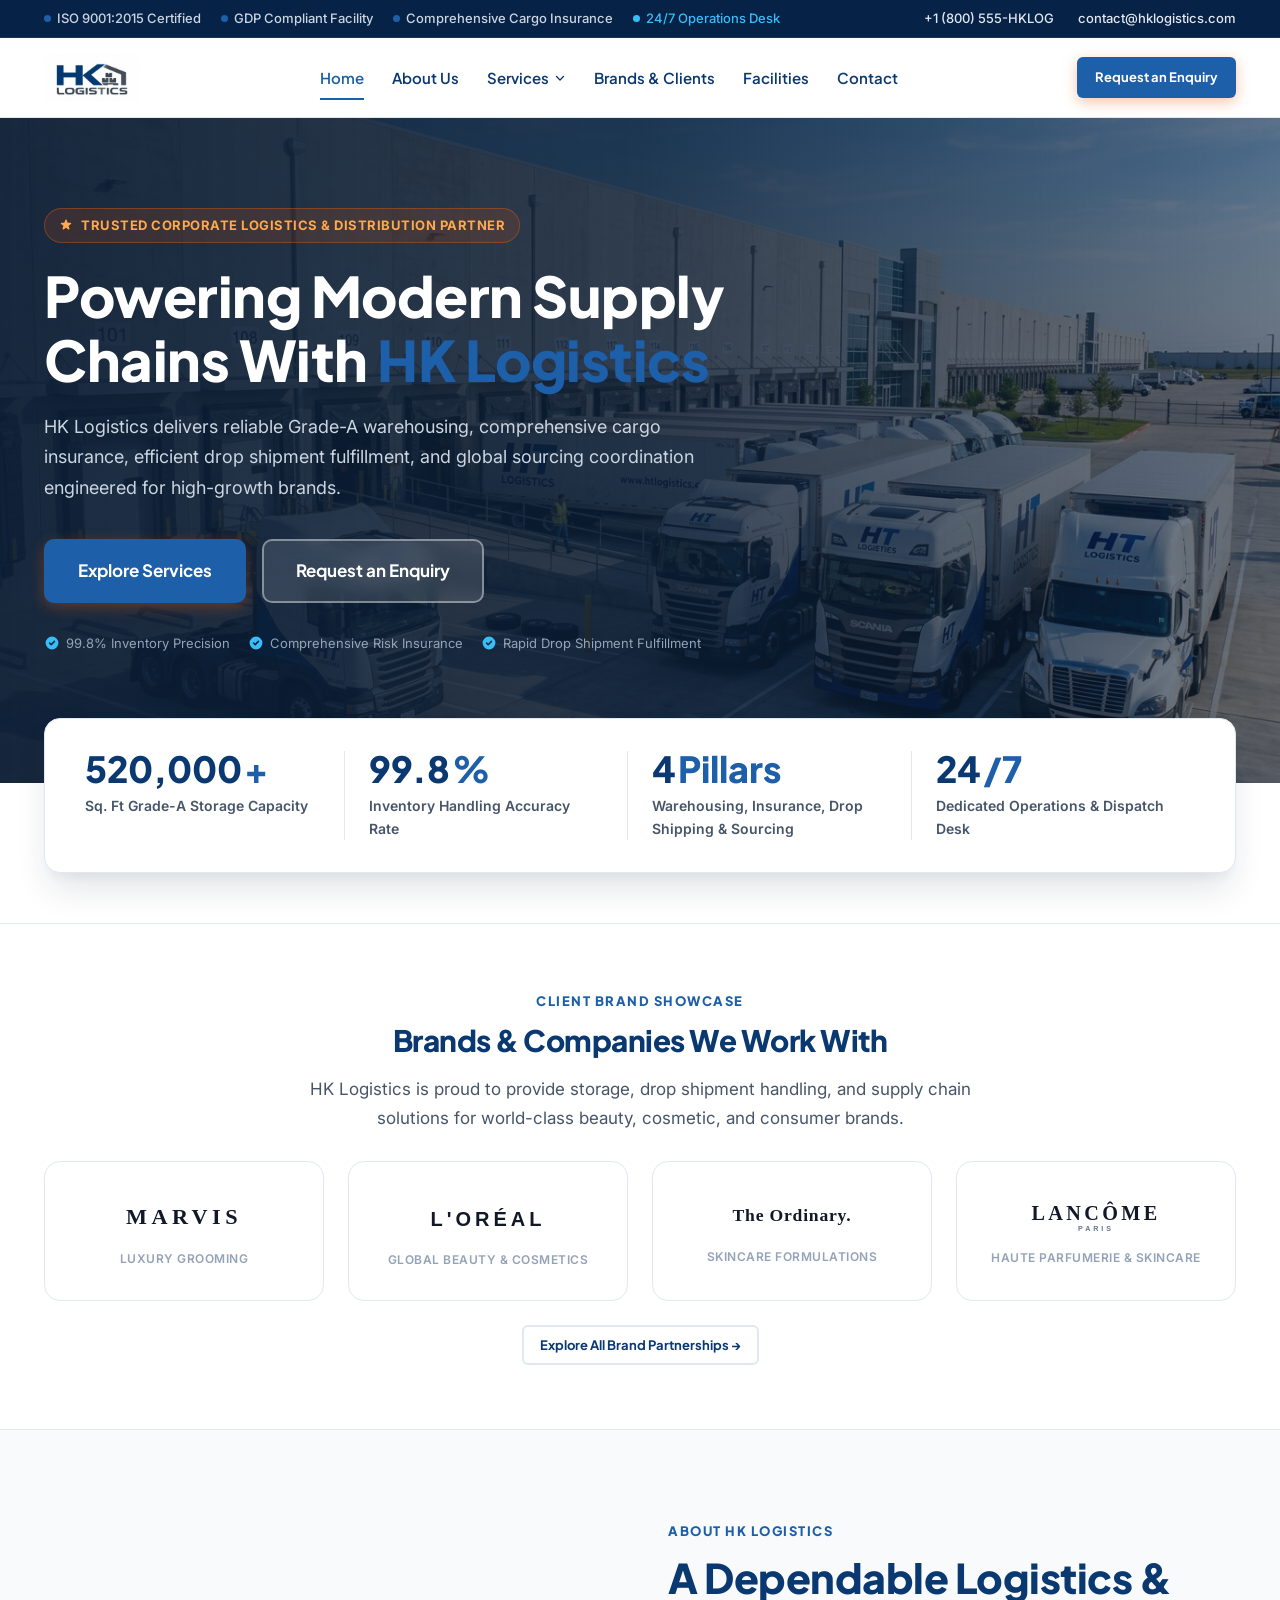
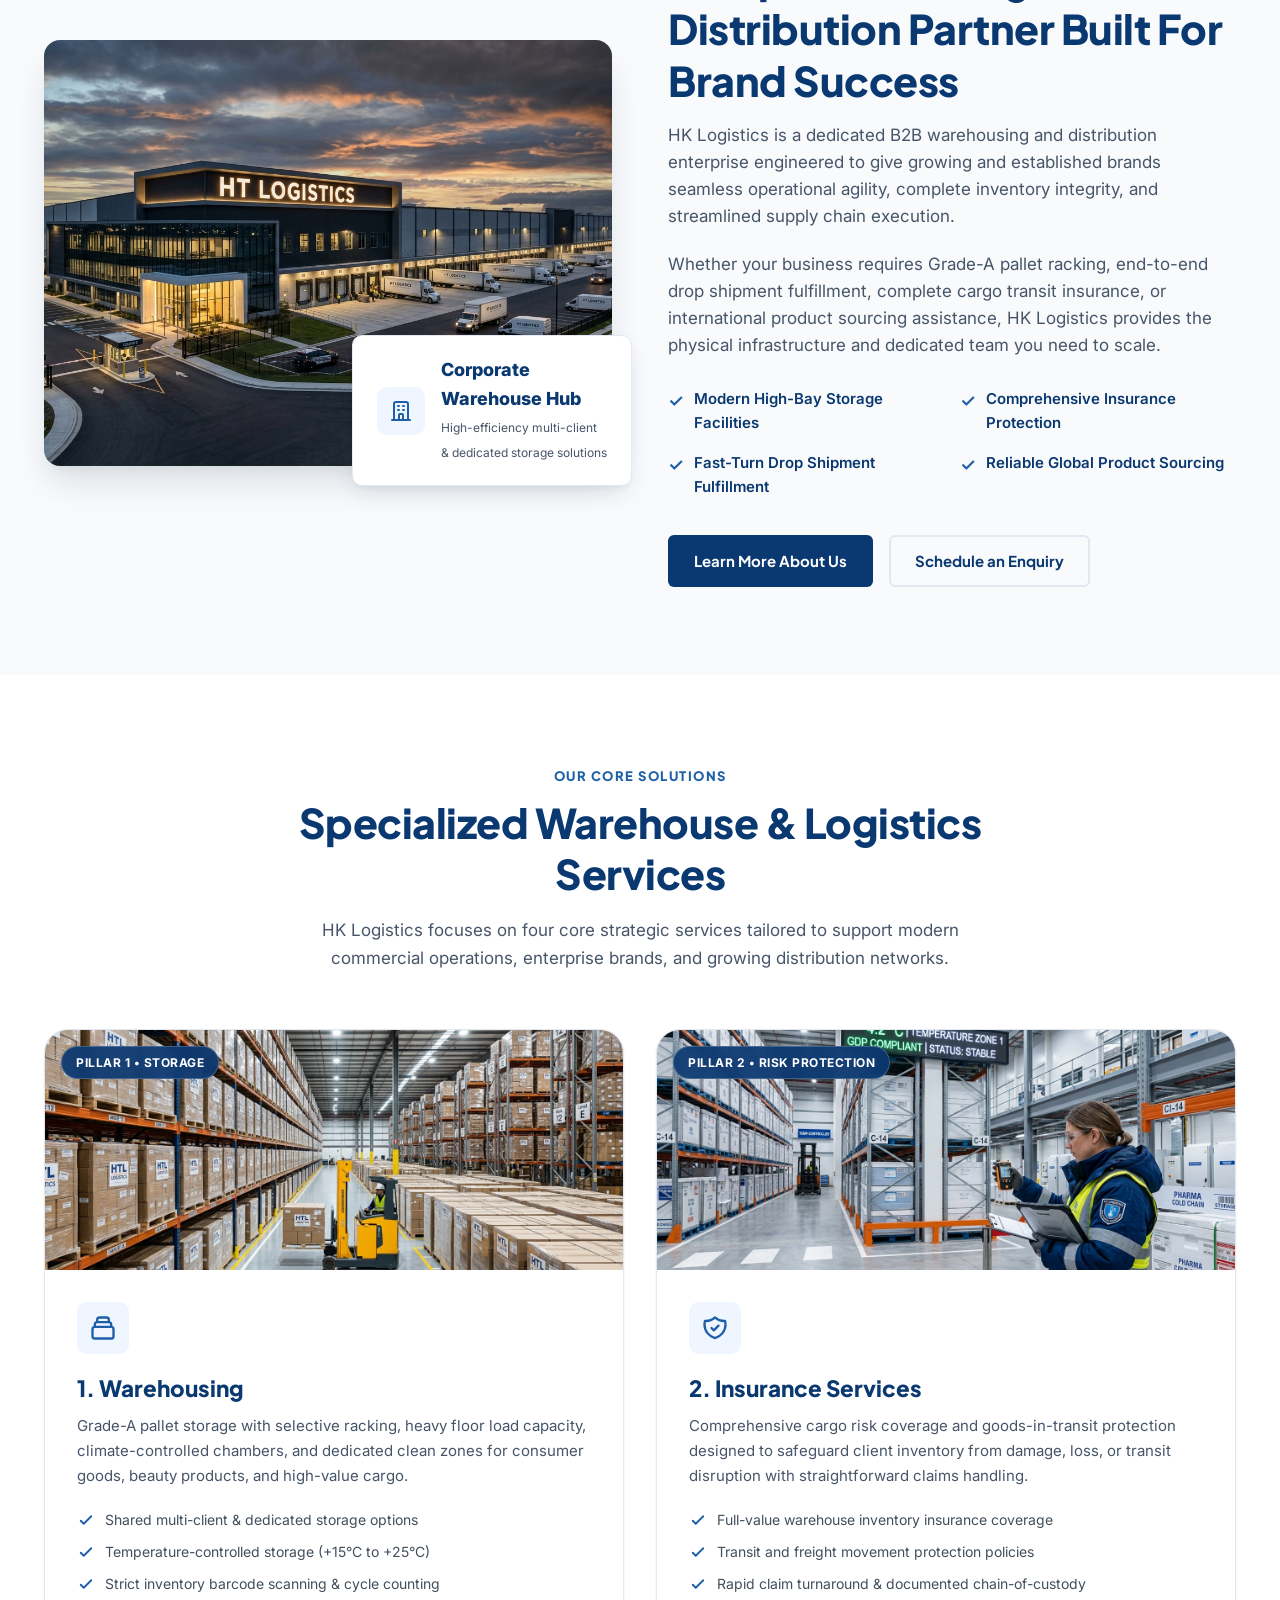
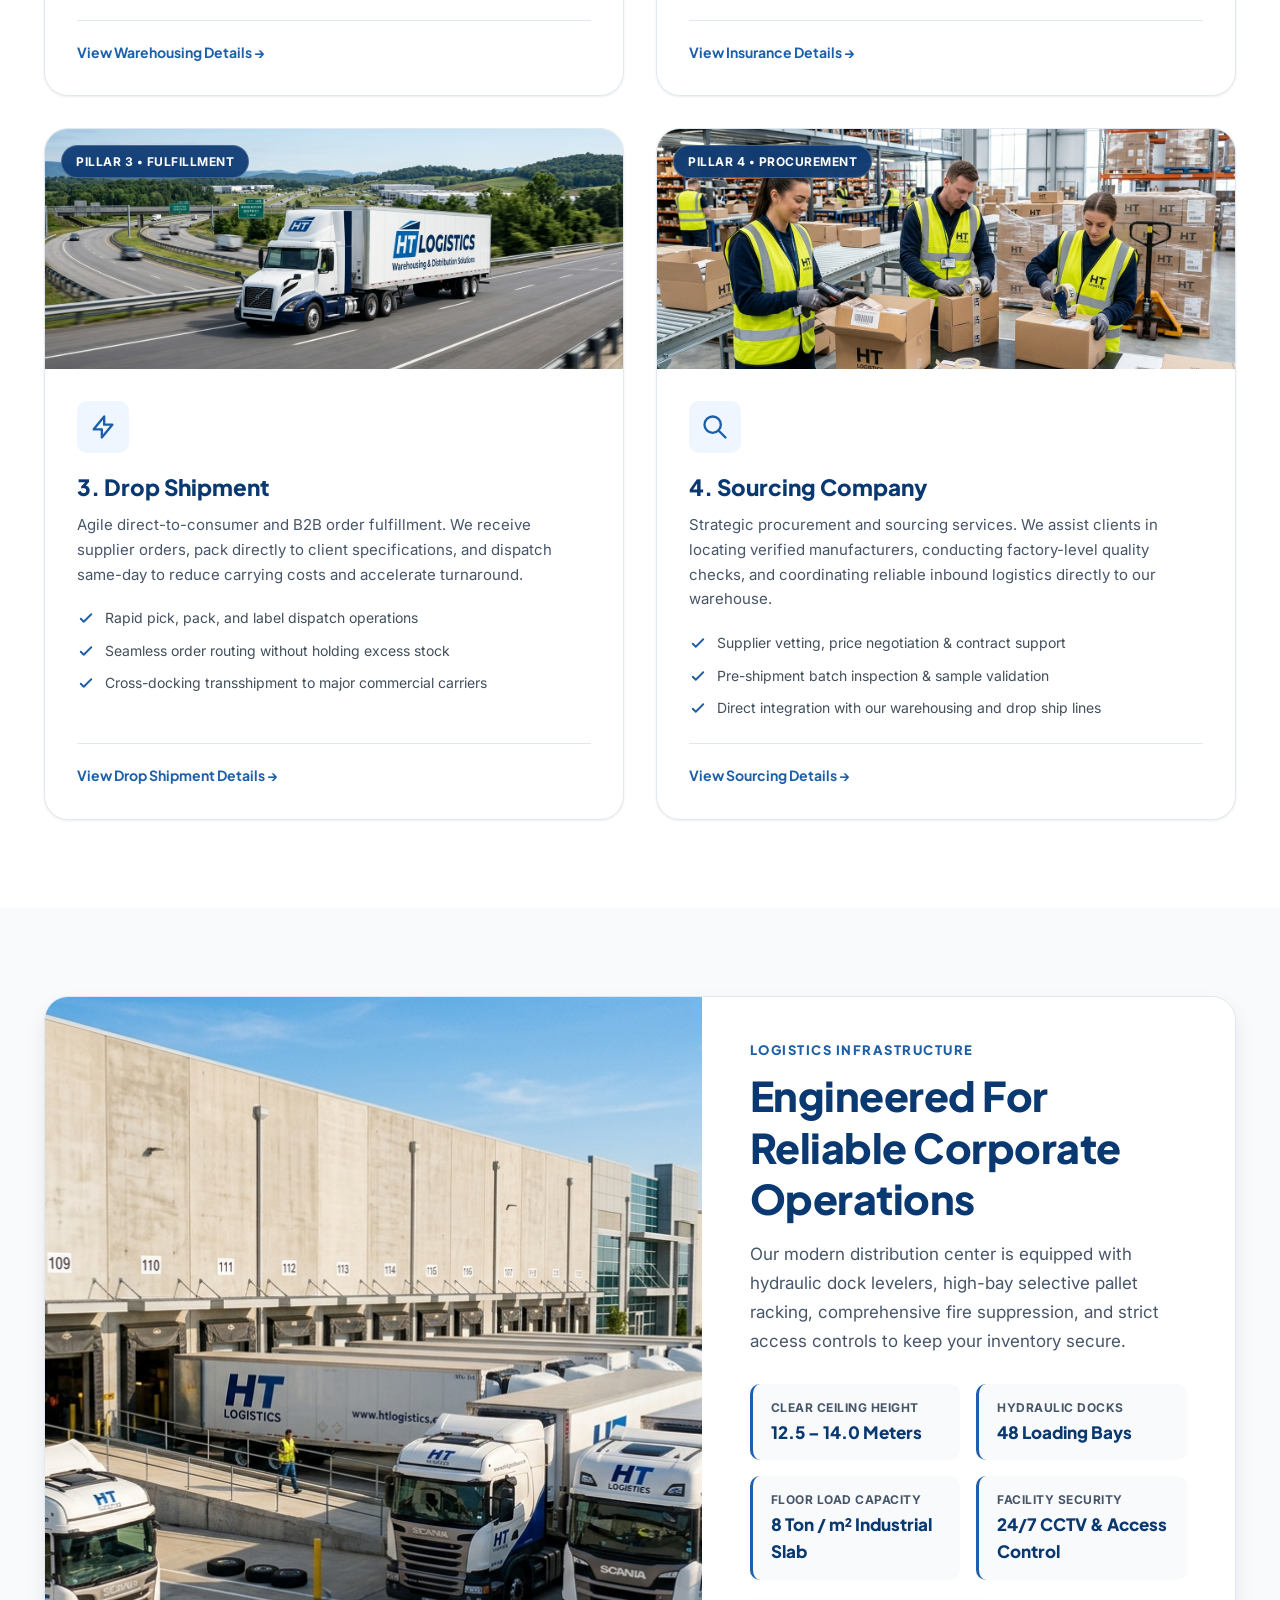
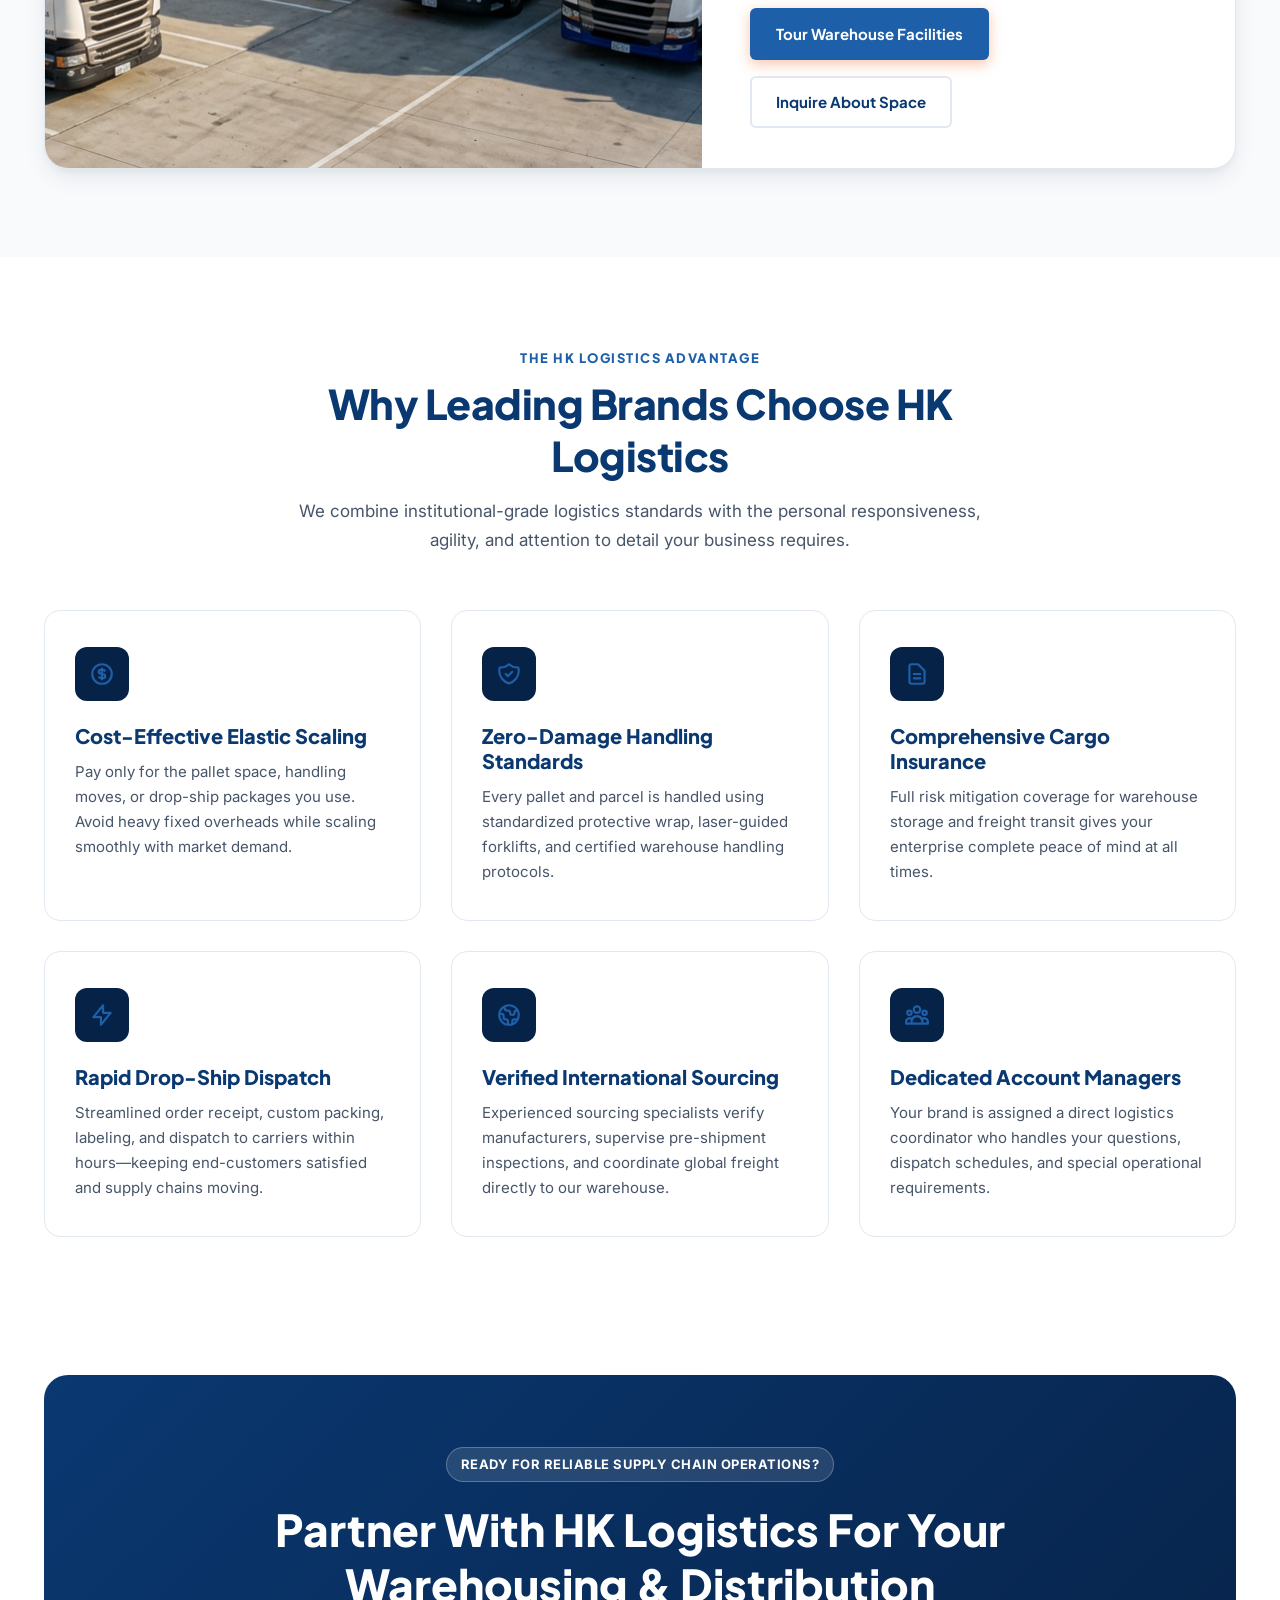
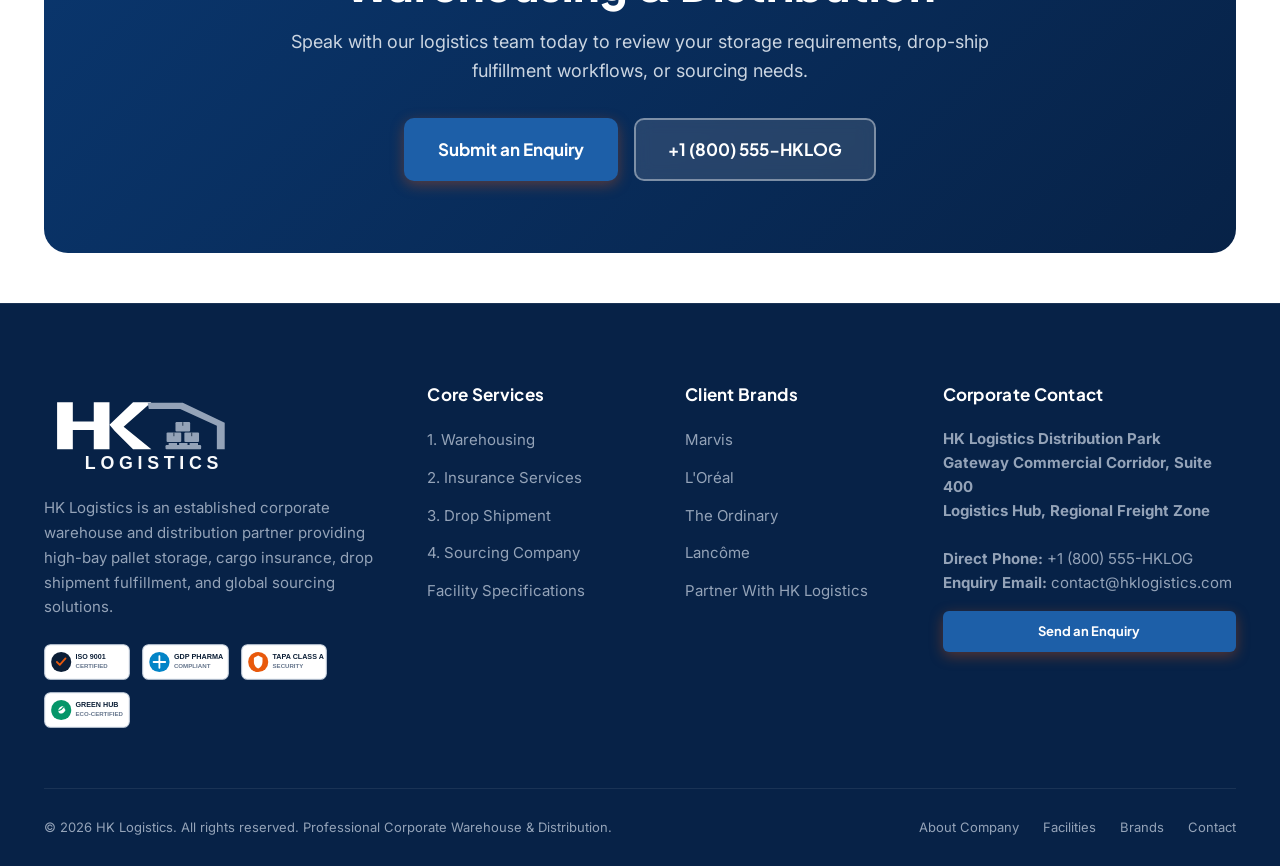
==== index.html @ 6431d8c5 "Initial commit" ====
<!DOCTYPE html>
<html lang="en">
<head>
  <meta charset="UTF-8">
  <meta name="viewport" content="width=device-width, initial-scale=1.0">
  <title>HK Logistics | Professional Corporate Warehouse &amp; Distribution</title>
  <meta name="description" content="HK Logistics is a premier corporate warehouse and distribution company providing Grade-A warehousing, comprehensive insurance services, drop shipment fulfillment, and sourcing solutions.">
  <link rel="stylesheet" href="css/style.css">
  <link rel="icon" type="image/png" href="assets/logos/hk-logistics-logo.png">
</head>
<body>

  <!-- Top Utility Bar -->
  <div class="top-bar">
    <div class="container">
      <div class="top-bar-badges">
        <span class="top-bar-badge"><span class="badge-dot"></span> ISO 9001:2015 Certified</span>
        <span class="top-bar-badge"><span class="badge-dot"></span> GDP Compliant Facility</span>
        <span class="top-bar-badge"><span class="badge-dot"></span> Comprehensive Cargo Insurance</span>
        <span class="top-bar-badge" style="color:#38BDF8;"><span class="badge-dot" style="background-color:#38BDF8;"></span> 24/7 Operations Desk</span>
      </div>
      <div class="top-bar-contact">
        <a href="tel:+18005554564" data-bind-phone>
          <svg width="14" height="14" fill="none" stroke="currentColor" viewBox="0 0 24 24"><path stroke-linecap="round" stroke-linejoin="round" stroke-width="2" d="M3 5a2 2 0 012-2h3.28a1 1 0 01.948.684l1.498 4.493a1 1 0 01-.502 1.21l-2.257 1.13a11.042 11.042 0 005.516 5.516l1.13-2.257a1 1 0 011.21-.502l4.493 1.498a1 1 0 01.684.949V19a2 2 0 01-2 2h-1C9.716 21 3 14.284 3 6V5z"></path></svg>
          +1 (800) 555-HKLOG
        </a>
        <a href="mailto:contact@hklogistics.com" data-bind-email>
          <svg width="14" height="14" fill="none" stroke="currentColor" viewBox="0 0 24 24"><path stroke-linecap="round" stroke-linejoin="round" stroke-width="2" d="M3 8l7.89 5.26a2 2 0 002.22 0L21 8M5 19h14a2 2 0 002-2V7a2 2 0 00-2-2H5a2 2 0 00-2 2v10a2 2 0 002 2z"></path></svg>
          contact@hklogistics.com
        </a>
      </div>
    </div>
  </div>

  <!-- Site Header & Navigation -->
  <header class="site-header">
    <div class="container">
      <a href="index.html" class="brand-logo" aria-label="HK Logistics Homepage">
        <img src="assets/logos/hk-logistics-logo.png" alt="HK Logistics - Corporate Warehousing &amp; Distribution" width="220" height="52">
      </a>

      <nav class="main-nav">
        <ul class="nav-links">
          <li class="nav-item"><a href="index.html" class="nav-link active">Home</a></li>
          <li class="nav-item"><a href="about.html" class="nav-link">About Us</a></li>
          <li class="nav-item">
            <a href="services.html" class="nav-link">
              Services
              <svg width="12" height="12" fill="none" stroke="currentColor" viewBox="0 0 24 24"><path stroke-linecap="round" stroke-linejoin="round" stroke-width="2.5" d="M19 9l-7 7-7-7"></path></svg>
            </a>
            <div class="dropdown-menu">
              <a href="services.html#warehousing" class="dropdown-link">1. Warehousing</a>
              <a href="services.html#insurance" class="dropdown-link">2. Insurance Services</a>
              <a href="services.html#drop-shipment" class="dropdown-link">3. Drop Shipment</a>
              <a href="services.html#sourcing" class="dropdown-link">4. Sourcing Company</a>
            </div>
          </li>
          <li class="nav-item"><a href="brands.html" class="nav-link">Brands &amp; Clients</a></li>
          <li class="nav-item"><a href="facilities.html" class="nav-link">Facilities</a></li>
          <li class="nav-item"><a href="contact.html" class="nav-link">Contact</a></li>
        </ul>
      </nav>

      <div class="header-actions">
        <a href="contact.html" class="btn btn-primary btn-sm">Request an Enquiry</a>
        <button class="mobile-toggle" aria-label="Open Navigation Menu">
          <svg width="28" height="28" fill="none" stroke="currentColor" viewBox="0 0 24 24"><path stroke-linecap="round" stroke-linejoin="round" stroke-width="2" d="M4 6h16M4 12h16M4 18h16"></path></svg>
        </button>
      </div>
    </div>
  </header>

  <!-- Mobile Drawer -->
  <div class="drawer-backdrop"></div>
  <div class="mobile-drawer">
    <div class="drawer-header">
      <img src="assets/logos/hk-logistics-logo.png" alt="HK Logistics" height="38">
      <button class="drawer-close" aria-label="Close menu">&times;</button>
    </div>
    <div class="drawer-links">
      <a href="index.html" class="drawer-link active">Home</a>
      <a href="about.html" class="drawer-link">About Us</a>
      <a href="services.html" class="drawer-link">Services</a>
      <a href="brands.html" class="drawer-link">Brands &amp; Clients</a>
      <a href="facilities.html" class="drawer-link">Warehouse &amp; Facilities</a>
      <a href="contact.html" class="drawer-link">Contact &amp; Enquiry</a>
    </div>
    <div style="margin-top:auto; padding-top:20px; border-top:1px solid var(--border-light);">
      <a href="contact.html" class="btn btn-primary" style="width:100%;">Enquire Now</a>
      <p style="margin-top:16px; font-size:0.8125rem; color:var(--text-muted);">
        <strong>Direct Logistics Desk:</strong><br>
        <span data-bind-phone>+1 (800) 555-HKLOG</span>
      </p>
    </div>
  </div>

  <!-- Strong Corporate Hero Section (Clean, Uncluttered) -->
  <section class="hero-section">
    <div class="hero-bg-overlay"></div>
    <div class="container">
      <div class="hero-content">
        <div class="badge-pill">
          <svg width="14" height="14" fill="currentColor" viewBox="0 0 20 20"><path d="M9.049 2.927c.3-.921 1.603-.921 1.902 0l1.07 3.292a1 1 0 00.95.69h3.462c.969 0 1.371 1.24.588 1.81l-2.8 2.034a1 1 0 00-.364 1.118l1.07 3.292c.3.921-.755 1.688-1.54 1.118l-2.8-2.034a1 1 0 00-1.175 0l-2.8 2.034c-.784.57-1.838-.197-1.539-1.118l1.07-3.292a1 1 0 00-.364-1.118L2.98 8.72c-.783-.57-.38-1.81.588-1.81h3.461a1 1 0 00.951-.69l1.07-3.292z"></path></svg>
          Trusted Corporate Logistics &amp; Distribution Partner
        </div>
        <h1 class="hero-title">
          Powering Modern Supply Chains With <span>HK Logistics</span>
        </h1>
        <p class="hero-subtitle">
          HK Logistics delivers reliable Grade-A warehousing, comprehensive cargo insurance, efficient drop shipment fulfillment, and global sourcing coordination engineered for high-growth brands.
        </p>
        <div class="hero-cta-group">
          <a href="services.html" class="btn btn-primary btn-lg">Explore Services</a>
          <a href="contact.html" class="btn btn-outline-white btn-lg">Request an Enquiry</a>
        </div>
        <div class="hero-guarantee">
          <div class="hero-guarantee-item">
            <svg width="16" height="16" fill="#38BDF8" viewBox="0 0 20 20"><path fill-rule="evenodd" d="M10 18a8 8 0 100-16 8 8 0 000 16zm3.707-9.293a1 1 0 00-1.414-1.414L9 10.586 7.707 9.293a1 1 0 00-1.414 1.414l2 2a1 1 0 001.414 0l4-4z" clip-rule="evenodd"></path></svg>
            <span>99.8% Inventory Precision</span>
          </div>
          <div class="hero-guarantee-item">
            <svg width="16" height="16" fill="#38BDF8" viewBox="0 0 20 20"><path fill-rule="evenodd" d="M10 18a8 8 0 100-16 8 8 0 000 16zm3.707-9.293a1 1 0 00-1.414-1.414L9 10.586 7.707 9.293a1 1 0 00-1.414 1.414l2 2a1 1 0 001.414 0l4-4z" clip-rule="evenodd"></path></svg>
            <span>Comprehensive Risk Insurance</span>
          </div>
          <div class="hero-guarantee-item">
            <svg width="16" height="16" fill="#38BDF8" viewBox="0 0 20 20"><path fill-rule="evenodd" d="M10 18a8 8 0 100-16 8 8 0 000 16zm3.707-9.293a1 1 0 00-1.414-1.414L9 10.586 7.707 9.293a1 1 0 00-1.414 1.414l2 2a1 1 0 001.414 0l4-4z" clip-rule="evenodd"></path></svg>
            <span>Rapid Drop Shipment Fulfillment</span>
          </div>
        </div>
      </div>
    </div>
  </section>

  <!-- Live Operational Metrics Ribbon -->
  <div class="metrics-ribbon">
    <div class="container">
      <div class="metrics-card">
        <div class="metric-item">
          <div class="metric-value">
            <span class="metric-val-num" data-target="520000" data-decimals="0">0</span>
            <span class="accent-sign">+</span>
          </div>
          <div class="metric-label">Sq. Ft Grade-A Storage Capacity</div>
        </div>
        <div class="metric-item">
          <div class="metric-value">
            <span class="metric-val-num" data-target="99.8" data-decimals="1">0</span>
            <span class="accent-sign">%</span>
          </div>
          <div class="metric-label">Inventory Handling Accuracy Rate</div>
        </div>
        <div class="metric-item">
          <div class="metric-value">
            <span class="metric-val-num" data-target="4" data-decimals="0">0</span>
            <span class="accent-sign"> Pillars</span>
          </div>
          <div class="metric-label">Warehousing, Insurance, Drop Shipping &amp; Sourcing</div>
        </div>
        <div class="metric-item">
          <div class="metric-value">
            <span class="metric-val-num" data-target="24" data-decimals="0">0</span>
            <span class="accent-sign">/7</span>
          </div>
          <div class="metric-label">Dedicated Operations &amp; Dispatch Desk</div>
        </div>
      </div>
    </div>
  </div>

  <!-- Brands / Clients Showcase (Marvis, L'Oréal, The Ordinary, Lancôme) -->
  <section class="brands-section" id="brands">
    <div class="container">
      <div class="section-header center" style="margin-bottom: 28px;">
        <span class="section-eyebrow">Client Brand Showcase</span>
        <h2 class="section-title" style="font-size: 1.85rem;">Brands &amp; Companies We Work With</h2>
        <p class="section-subtitle">
          HK Logistics is proud to provide storage, drop shipment handling, and supply chain solutions for world-class beauty, cosmetic, and consumer brands.
        </p>
      </div>

      <div class="client-brands-grid">
        <!-- Marvis -->
        <div class="client-brand-card">
          <img src="assets/logos/marvis.svg" alt="Marvis" width="160" height="42">
          <span class="client-brand-tag">Luxury Grooming</span>
        </div>

        <!-- L'Oréal -->
        <div class="client-brand-card">
          <img src="assets/logos/loreal.svg" alt="L'Oréal" width="160" height="42">
          <span class="client-brand-tag">Global Beauty &amp; Cosmetics</span>
        </div>

        <!-- The Ordinary -->
        <div class="client-brand-card">
          <img src="assets/logos/the-ordinary.svg" alt="The Ordinary" width="160" height="42">
          <span class="client-brand-tag">Skincare Formulations</span>
        </div>

        <!-- Lancôme -->
        <div class="client-brand-card">
          <img src="assets/logos/lancome.svg" alt="Lancôme Paris" width="160" height="42">
          <span class="client-brand-tag">Haute Parfumerie &amp; Skincare</span>
        </div>
      </div>

      <div style="text-align: center; margin-top: 24px;">
        <a href="brands.html" class="btn btn-outline btn-sm">Explore All Brand Partnerships &rarr;</a>
      </div>
    </div>
  </section>

  <!-- Clear Introduction to HK Logistics -->
  <section class="section section-bg-slate">
    <div class="container">
      <div class="intro-grid">
        <div class="intro-visual">
          <img src="assets/images/warehouse-exterior.jpg" alt="HK Logistics modern corporate warehouse facility" class="intro-main-img">
          <div class="intro-float-badge">
            <div class="intro-badge-icon">
              <svg width="24" height="24" fill="none" stroke="currentColor" viewBox="0 0 24 24"><path stroke-linecap="round" stroke-linejoin="round" stroke-width="2" d="M19 21V5a2 2 0 00-2-2H7a2 2 0 00-2 2v16m14 0h2m-2 0h-5m-9 0H3m2 0h5M9 7h1m-1 4h1m4-4h1m-1 4h1m-5 10v-5a1 1 0 011-1h2a1 1 0 011 1v5m-4 0h4"></path></svg>
            </div>
            <div class="intro-badge-text">
              <strong>Corporate Warehouse Hub</strong>
              <span>High-efficiency multi-client &amp; dedicated storage solutions</span>
            </div>
          </div>
        </div>

        <div class="intro-content">
          <span class="section-eyebrow">About HK Logistics</span>
          <h2 class="section-title">A Dependable Logistics &amp; Distribution Partner Built For Brand Success</h2>
          <p>
            HK Logistics is a dedicated B2B warehousing and distribution enterprise engineered to give growing and established brands seamless operational agility, complete inventory integrity, and streamlined supply chain execution.
          </p>
          <p>
            Whether your business requires Grade-A pallet racking, end-to-end drop shipment fulfillment, complete cargo transit insurance, or international product sourcing assistance, HK Logistics provides the physical infrastructure and dedicated team you need to scale.
          </p>

          <div class="intro-features-list">
            <div class="intro-feature-item">
              <span class="feature-check">&#10003;</span>
              <span>Modern High-Bay Storage Facilities</span>
            </div>
            <div class="intro-feature-item">
              <span class="feature-check">&#10003;</span>
              <span>Comprehensive Insurance Protection</span>
            </div>
            <div class="intro-feature-item">
              <span class="feature-check">&#10003;</span>
              <span>Fast-Turn Drop Shipment Fulfillment</span>
            </div>
            <div class="intro-feature-item">
              <span class="feature-check">&#10003;</span>
              <span>Reliable Global Product Sourcing</span>
            </div>
          </div>

          <div style="display: flex; gap: 16px; align-items: center; margin-top: 28px; flex-wrap: wrap;">
            <a href="about.html" class="btn btn-secondary">Learn More About Us</a>
            <a href="contact.html" class="btn btn-outline">Schedule an Enquiry</a>
          </div>
        </div>
      </div>
    </div>
  </section>

  <!-- 4 Core Services Overview -->
  <section class="section" id="services">
    <div class="container">
      <div class="section-header center">
        <span class="section-eyebrow">Our Core Solutions</span>
        <h2 class="section-title">Specialized Warehouse &amp; Logistics Services</h2>
        <p class="section-subtitle">
          HK Logistics focuses on four core strategic services tailored to support modern commercial operations, enterprise brands, and growing distribution networks.
        </p>
      </div>

      <div class="four-services-grid">
        <!-- Service 1: Warehousing -->
        <div class="core-service-card">
          <div class="core-service-media">
            <img src="assets/images/warehouse-interior.jpg" alt="HK Logistics high-bay selective pallet racking">
            <span class="core-service-badge">Pillar 1 &bull; Storage</span>
          </div>
          <div class="core-service-body">
            <div class="core-service-icon">
              <svg width="28" height="28" fill="none" stroke="currentColor" viewBox="0 0 24 24"><path stroke-linecap="round" stroke-linejoin="round" stroke-width="2" d="M19 11H5m14 0a2 2 0 012 2v6a2 2 0 01-2 2H5a2 2 0 01-2-2v-6a2 2 0 012-2m14 0V9a2 2 0 00-2-2M5 11V9a2 2 0 012-2m0 0V5a2 2 0 012-2h6a2 2 0 012 2v2M7 7h10"></path></svg>
            </div>
            <h3 class="core-service-title">1. Warehousing</h3>
            <p class="core-service-desc">
              Grade-A pallet storage with selective racking, heavy floor load capacity, climate-controlled chambers, and dedicated clean zones for consumer goods, beauty products, and high-value cargo.
            </p>
            <ul class="core-service-bullets">
              <li class="core-service-bullet">
                <svg width="18" height="18" fill="none" stroke="currentColor" viewBox="0 0 24 24"><path stroke-linecap="round" stroke-linejoin="round" stroke-width="2.5" d="M5 13l4 4L19 7"></path></svg>
                <span>Shared multi-client &amp; dedicated storage options</span>
              </li>
              <li class="core-service-bullet">
                <svg width="18" height="18" fill="none" stroke="currentColor" viewBox="0 0 24 24"><path stroke-linecap="round" stroke-linejoin="round" stroke-width="2.5" d="M5 13l4 4L19 7"></path></svg>
                <span>Temperature-controlled storage (+15°C to +25°C)</span>
              </li>
              <li class="core-service-bullet">
                <svg width="18" height="18" fill="none" stroke="currentColor" viewBox="0 0 24 24"><path stroke-linecap="round" stroke-linejoin="round" stroke-width="2.5" d="M5 13l4 4L19 7"></path></svg>
                <span>Strict inventory barcode scanning &amp; cycle counting</span>
              </li>
            </ul>
            <div class="core-service-footer">
              <a href="services.html#warehousing" class="service-link">View Warehousing Details &rarr;</a>
            </div>
          </div>
        </div>

        <!-- Service 2: Insurance Services -->
        <div class="core-service-card">
          <div class="core-service-media">
            <img src="assets/images/cold-chain.jpg" alt="HK Logistics insured storage and handling standard">
            <span class="core-service-badge">Pillar 2 &bull; Risk Protection</span>
          </div>
          <div class="core-service-body">
            <div class="core-service-icon">
              <svg width="28" height="28" fill="none" stroke="currentColor" viewBox="0 0 24 24"><path stroke-linecap="round" stroke-linejoin="round" stroke-width="2" d="M9 12l2 2 4-4m5.618-4.016A11.955 11.955 0 0112 2.944a11.955 11.955 0 01-8.618 3.04A12.02 12.02 0 003 9c0 5.591 3.824 10.29 9 11.622 5.176-1.332 9-6.03 9-11.622 0-1.042-.133-2.052-.382-3.016z"></path></svg>
            </div>
            <h3 class="core-service-title">2. Insurance Services</h3>
            <p class="core-service-desc">
              Comprehensive cargo risk coverage and goods-in-transit protection designed to safeguard client inventory from damage, loss, or transit disruption with straightforward claims handling.
            </p>
            <ul class="core-service-bullets">
              <li class="core-service-bullet">
                <svg width="18" height="18" fill="none" stroke="currentColor" viewBox="0 0 24 24"><path stroke-linecap="round" stroke-linejoin="round" stroke-width="2.5" d="M5 13l4 4L19 7"></path></svg>
                <span>Full-value warehouse inventory insurance coverage</span>
              </li>
              <li class="core-service-bullet">
                <svg width="18" height="18" fill="none" stroke="currentColor" viewBox="0 0 24 24"><path stroke-linecap="round" stroke-linejoin="round" stroke-width="2.5" d="M5 13l4 4L19 7"></path></svg>
                <span>Transit and freight movement protection policies</span>
              </li>
              <li class="core-service-bullet">
                <svg width="18" height="18" fill="none" stroke="currentColor" viewBox="0 0 24 24"><path stroke-linecap="round" stroke-linejoin="round" stroke-width="2.5" d="M5 13l4 4L19 7"></path></svg>
                <span>Rapid claim turnaround &amp; documented chain-of-custody</span>
              </li>
            </ul>
            <div class="core-service-footer">
              <a href="services.html#insurance" class="service-link">View Insurance Details &rarr;</a>
            </div>
          </div>
        </div>

        <!-- Service 3: Drop Shipment -->
        <div class="core-service-card">
          <div class="core-service-media">
            <img src="assets/images/distribution-transport.jpg" alt="HK Logistics drop shipment dispatch truck">
            <span class="core-service-badge">Pillar 3 &bull; Fulfillment</span>
          </div>
          <div class="core-service-body">
            <div class="core-service-icon">
              <svg width="28" height="28" fill="none" stroke="currentColor" viewBox="0 0 24 24"><path stroke-linecap="round" stroke-linejoin="round" stroke-width="2" d="M13 10V3L4 14h7v7l9-11h-7z"></path></svg>
            </div>
            <h3 class="core-service-title">3. Drop Shipment</h3>
            <p class="core-service-desc">
              Agile direct-to-consumer and B2B order fulfillment. We receive supplier orders, pack directly to client specifications, and dispatch same-day to reduce carrying costs and accelerate turnaround.
            </p>
            <ul class="core-service-bullets">
              <li class="core-service-bullet">
                <svg width="18" height="18" fill="none" stroke="currentColor" viewBox="0 0 24 24"><path stroke-linecap="round" stroke-linejoin="round" stroke-width="2.5" d="M5 13l4 4L19 7"></path></svg>
                <span>Rapid pick, pack, and label dispatch operations</span>
              </li>
              <li class="core-service-bullet">
                <svg width="18" height="18" fill="none" stroke="currentColor" viewBox="0 0 24 24"><path stroke-linecap="round" stroke-linejoin="round" stroke-width="2.5" d="M5 13l4 4L19 7"></path></svg>
                <span>Seamless order routing without holding excess stock</span>
              </li>
              <li class="core-service-bullet">
                <svg width="18" height="18" fill="none" stroke="currentColor" viewBox="0 0 24 24"><path stroke-linecap="round" stroke-linejoin="round" stroke-width="2.5" d="M5 13l4 4L19 7"></path></svg>
                <span>Cross-docking transshipment to major commercial carriers</span>
              </li>
            </ul>
            <div class="core-service-footer">
              <a href="services.html#drop-shipment" class="service-link">View Drop Shipment Details &rarr;</a>
            </div>
          </div>
        </div>

        <!-- Service 4: Sourcing Company -->
        <div class="core-service-card">
          <div class="core-service-media">
            <img src="assets/images/packing-operations.jpg" alt="HK Logistics sourcing quality control and inspection">
            <span class="core-service-badge">Pillar 4 &bull; Procurement</span>
          </div>
          <div class="core-service-body">
            <div class="core-service-icon">
              <svg width="28" height="28" fill="none" stroke="currentColor" viewBox="0 0 24 24"><path stroke-linecap="round" stroke-linejoin="round" stroke-width="2" d="M21 21l-6-6m2-5a7 7 0 11-14 0 7 7 0 0114 0z"></path></svg>
            </div>
            <h3 class="core-service-title">4. Sourcing Company</h3>
            <p class="core-service-desc">
              Strategic procurement and sourcing services. We assist clients in locating verified manufacturers, conducting factory-level quality checks, and coordinating reliable inbound logistics directly to our warehouse.
            </p>
            <ul class="core-service-bullets">
              <li class="core-service-bullet">
                <svg width="18" height="18" fill="none" stroke="currentColor" viewBox="0 0 24 24"><path stroke-linecap="round" stroke-linejoin="round" stroke-width="2.5" d="M5 13l4 4L19 7"></path></svg>
                <span>Supplier vetting, price negotiation &amp; contract support</span>
              </li>
              <li class="core-service-bullet">
                <svg width="18" height="18" fill="none" stroke="currentColor" viewBox="0 0 24 24"><path stroke-linecap="round" stroke-linejoin="round" stroke-width="2.5" d="M5 13l4 4L19 7"></path></svg>
                <span>Pre-shipment batch inspection &amp; sample validation</span>
              </li>
              <li class="core-service-bullet">
                <svg width="18" height="18" fill="none" stroke="currentColor" viewBox="0 0 24 24"><path stroke-linecap="round" stroke-linejoin="round" stroke-width="2.5" d="M5 13l4 4L19 7"></path></svg>
                <span>Direct integration with our warehousing and drop ship lines</span>
              </li>
            </ul>
            <div class="core-service-footer">
              <a href="services.html#sourcing" class="service-link">View Sourcing Details &rarr;</a>
            </div>
          </div>
        </div>
      </div>
    </div>
  </section>

  <!-- Warehouse & Logistics Visual Spotlight -->
  <section class="section section-bg-slate">
    <div class="container">
      <div class="facility-feature">
        <div class="facility-feature-media">
          <img src="assets/images/hero-fleet.jpg" alt="HK Logistics distribution center loading apron and fleet">
        </div>
        <div class="facility-feature-content">
          <span class="section-eyebrow">Logistics Infrastructure</span>
          <h2 class="section-title">Engineered For Reliable Corporate Operations</h2>
          <p class="section-subtitle">
            Our modern distribution center is equipped with hydraulic dock levelers, high-bay selective pallet racking, comprehensive fire suppression, and strict access controls to keep your inventory secure.
          </p>

          <div class="spec-pills-grid">
            <div class="spec-pill">
              <div class="spec-pill-title">Clear Ceiling Height</div>
              <div class="spec-pill-val">12.5 – 14.0 Meters</div>
            </div>
            <div class="spec-pill">
              <div class="spec-pill-title">Hydraulic Docks</div>
              <div class="spec-pill-val">48 Loading Bays</div>
            </div>
            <div class="spec-pill">
              <div class="spec-pill-title">Floor Load Capacity</div>
              <div class="spec-pill-val">8 Ton / m² Industrial Slab</div>
            </div>
            <div class="spec-pill">
              <div class="spec-pill-title">Facility Security</div>
              <div class="spec-pill-val">24/7 CCTV &amp; Access Control</div>
            </div>
          </div>

          <div style="display: flex; gap: 16px; margin-top: 24px; flex-wrap: wrap;">
            <a href="facilities.html" class="btn btn-primary">Tour Warehouse Facilities</a>
            <a href="contact.html" class="btn btn-outline">Inquire About Space</a>
          </div>
        </div>
      </div>
    </div>
  </section>

  <!-- Why Choose Us / Key Strengths -->
  <section class="section">
    <div class="container">
      <div class="section-header center">
        <span class="section-eyebrow">The HK Logistics Advantage</span>
        <h2 class="section-title">Why Leading Brands Choose HK Logistics</h2>
        <p class="section-subtitle">
          We combine institutional-grade logistics standards with the personal responsiveness, agility, and attention to detail your business requires.
        </p>
      </div>

      <div class="why-grid">
        <div class="why-card">
          <div class="why-icon">
            <svg width="26" height="26" fill="none" stroke="currentColor" viewBox="0 0 24 24"><path stroke-linecap="round" stroke-linejoin="round" stroke-width="2" d="M12 8c-1.657 0-3 .895-3 2s1.343 2 3 2 3 .895 3 2-1.343 2-3 2m0-8c1.11 0 2.08.402 2.599 1M12 8V7m0 1v8m0 0v1m0-1c-1.11 0-2.08-.402-2.599-1M21 12a9 9 0 11-18 0 9 9 0 0118 0z"></path></svg>
          </div>
          <h3 class="why-title">Cost-Effective Elastic Scaling</h3>
          <p class="why-desc">
            Pay only for the pallet space, handling moves, or drop-ship packages you use. Avoid heavy fixed overheads while scaling smoothly with market demand.
          </p>
        </div>

        <div class="why-card">
          <div class="why-icon">
            <svg width="26" height="26" fill="none" stroke="currentColor" viewBox="0 0 24 24"><path stroke-linecap="round" stroke-linejoin="round" stroke-width="2" d="M9 12l2 2 4-4m5.618-4.016A11.955 11.955 0 0112 2.944a11.955 11.955 0 01-8.618 3.04A12.02 12.02 0 003 9c0 5.591 3.824 10.29 9 11.622 5.176-1.332 9-6.03 9-11.622 0-1.042-.133-2.052-.382-3.016z"></path></svg>
          </div>
          <h3 class="why-title">Zero-Damage Handling Standards</h3>
          <p class="why-desc">
            Every pallet and parcel is handled using standardized protective wrap, laser-guided forklifts, and certified warehouse handling protocols.
          </p>
        </div>

        <div class="why-card">
          <div class="why-icon">
            <svg width="26" height="26" fill="none" stroke="currentColor" viewBox="0 0 24 24"><path stroke-linecap="round" stroke-linejoin="round" stroke-width="2" d="M9 12h6m-6 4h6m2 5H7a2 2 0 01-2-2V5a2 2 0 012-2h5.586a1 1 0 01.707.293l5.414 5.414a1 1 0 01.293.707V19a2 2 0 01-2 2z"></path></svg>
          </div>
          <h3 class="why-title">Comprehensive Cargo Insurance</h3>
          <p class="why-desc">
            Full risk mitigation coverage for warehouse storage and freight transit gives your enterprise complete peace of mind at all times.
          </p>
        </div>

        <div class="why-card">
          <div class="why-icon">
            <svg width="26" height="26" fill="none" stroke="currentColor" viewBox="0 0 24 24"><path stroke-linecap="round" stroke-linejoin="round" stroke-width="2" d="M13 10V3L4 14h7v7l9-11h-7z"></path></svg>
          </div>
          <h3 class="why-title">Rapid Drop-Ship Dispatch</h3>
          <p class="why-desc">
            Streamlined order receipt, custom packing, labeling, and dispatch to carriers within hours—keeping end-customers satisfied and supply chains moving.
          </p>
        </div>

        <div class="why-card">
          <div class="why-icon">
            <svg width="26" height="26" fill="none" stroke="currentColor" viewBox="0 0 24 24"><path stroke-linecap="round" stroke-linejoin="round" stroke-width="2" d="M3.055 11H5a2 2 0 012 2v1a2 2 0 002 2 2 2 0 012 2v2.945M8 3.935V5.5A2.5 2.5 0 0010.5 8h.5a2 2 0 012 2 2 2 0 104 0 2 2 0 012-2h1.064M15 20.488V18a2 2 0 012-2h3.064M21 12a9 9 0 11-18 0 9 9 0 0118 0z"></path></svg>
          </div>
          <h3 class="why-title">Verified International Sourcing</h3>
          <p class="why-desc">
            Experienced sourcing specialists verify manufacturers, supervise pre-shipment inspections, and coordinate global freight directly to our warehouse.
          </p>
        </div>

        <div class="why-card">
          <div class="why-icon">
            <svg width="26" height="26" fill="none" stroke="currentColor" viewBox="0 0 24 24"><path stroke-linecap="round" stroke-linejoin="round" stroke-width="2" d="M17 20h5v-2a3 3 0 00-5.356-1.857M17 20H7m10 0v-2c0-.656-.126-1.283-.356-1.857M7 20H2v-2a3 3 0 015.356-1.857M7 20v-2c0-.656.126-1.283.356-1.857m0 0a5.002 5.002 0 019.288 0M15 7a3 3 0 11-6 0 3 3 0 016 0zm6 3a2 2 0 11-4 0 2 2 0 014 0zM7 10a2 2 0 11-4 0 2 2 0 014 0z"></path></svg>
          </div>
          <h3 class="why-title">Dedicated Account Managers</h3>
          <p class="why-desc">
            Your brand is assigned a direct logistics coordinator who handles your questions, dispatch schedules, and special operational requirements.
          </p>
        </div>
      </div>
    </div>
  </section>

  <!-- CTA Banner for Business Enquiries -->
  <div class="container">
    <div class="cta-banner">
      <div class="cta-banner-content">
        <span class="badge-pill" style="background:rgba(255,255,255,0.12); color:#fff; border-color:rgba(255,255,255,0.25);">
          Ready For Reliable Supply Chain Operations?
        </span>
        <h2>Partner With HK Logistics For Your Warehousing &amp; Distribution</h2>
        <p>
          Speak with our logistics team today to review your storage requirements, drop-ship fulfillment workflows, or sourcing needs.
        </p>
        <div class="cta-banner-buttons">
          <a href="contact.html" class="btn btn-primary btn-lg">Submit an Enquiry</a>
          <a href="tel:+18005554564" class="btn btn-outline-white btn-lg" data-bind-phone>Call Logistics Desk</a>
        </div>
      </div>
    </div>
  </div>

  <!-- Professional Footer -->
  <footer class="site-footer">
    <div class="container">
      <div class="footer-top">
        <div class="footer-brand">
          <img src="assets/logos/hk-logistics-white.svg" alt="HK Logistics" width="220" height="48">
          <p>
            HK Logistics is an established corporate warehouse and distribution partner providing high-bay pallet storage, cargo insurance, drop shipment fulfillment, and global sourcing solutions.
          </p>
          <div class="footer-cert-row">
            <img src="assets/icons/iso-cert.svg" alt="ISO 9001 Certified">
            <img src="assets/icons/gdp-cert.svg" alt="GDP Compliant">
            <img src="assets/icons/tapa-cert.svg" alt="TAPA Security">
            <img src="assets/icons/green-cert.svg" alt="Eco Hub">
          </div>
        </div>

        <div class="footer-col">
          <h4 class="footer-col-title">Core Services</h4>
          <ul class="footer-links">
            <li><a href="services.html#warehousing">1. Warehousing</a></li>
            <li><a href="services.html#insurance">2. Insurance Services</a></li>
            <li><a href="services.html#drop-shipment">3. Drop Shipment</a></li>
            <li><a href="services.html#sourcing">4. Sourcing Company</a></li>
            <li><a href="facilities.html">Facility Specifications</a></li>
          </ul>
        </div>

        <div class="footer-col">
          <h4 class="footer-col-title">Client Brands</h4>
          <ul class="footer-links">
            <li><a href="brands.html#marvis">Marvis</a></li>
            <li><a href="brands.html#loreal">L'Oréal</a></li>
            <li><a href="brands.html#the-ordinary">The Ordinary</a></li>
            <li><a href="brands.html#lancome">Lancôme</a></li>
            <li><a href="brands.html">Partner With HK Logistics</a></li>
          </ul>
        </div>

        <div class="footer-col footer-newsletter">
          <h4 class="footer-col-title">Corporate Contact</h4>
          <p>
            <strong data-bind-address>
              HK Logistics Distribution Park<br>
              Gateway Commercial Corridor<br>
              Logistics Hub
            </strong>
            <br><br>
            <strong>Direct Phone:</strong> <span data-bind-phone>+1 (800) 555-HKLOG</span><br>
            <strong>Enquiry Email:</strong> <span data-bind-email>contact@hklogistics.com</span>
          </p>
          <div style="margin-top: 16px;">
            <a href="contact.html" class="btn btn-primary btn-sm" style="width:100%; text-align:center;">Send an Enquiry</a>
          </div>
        </div>
      </div>

      <div class="footer-bottom">
        <div>
          &copy; 2026 HK Logistics. All rights reserved. Professional Corporate Warehouse &amp; Distribution.
        </div>
        <div class="footer-legal-links">
          <a href="about.html">About Company</a>
          <a href="facilities.html">Facilities</a>
          <a href="brands.html">Brands</a>
          <a href="contact.html">Contact</a>
        </div>
      </div>
    </div>
  </footer>

  <!-- Scripts -->
  <script src="js/env.js"></script>
  <script src="js/config.js"></script>
  <script src="js/main.js"></script>
</body>
</html>
---- css/style.css ----
/* ==========================================================================
   HT LOGISTICS - Modern Corporate B2B Logistics Design System
   Inspired by FM Logistic (fmlogistics.com)
   ========================================================================== */

@import url('https://fonts.googleapis.com/css2?family=Inter:wght@300;400;500;600;700&family=Plus+Jakarta+Sans:wght@400;500;600;700;800;900&display=swap');

:root {
  /* HK LOGISTICS Official Brand Palette - Based on Logo */
  --primary: #0A3871;          /* Deep Navy Blue from "HK" mark */
  --primary-light: #134B8F;
  --primary-dark: #072247;
  --primary-rgb: 10, 56, 113;
  
  --charcoal: #424F5C;         /* Dark Slate / Charcoal from warehouse silhouette & LOGISTICS */
  --charcoal-dark: #2A333C;
  --charcoal-light: #64748B;
  --charcoal-rgb: 66, 79, 92;

  --accent: #1D5FA8;           /* Refined Corporate Steel Accent Blue */
  --accent-hover: #14467D;
  --accent-light: #EFF6FF;
  --accent-rgb: 29, 95, 168;

  --secondary: #424F5C;
  --secondary-dark: #2A333C;

  --success: #0D9488;
  --success-light: #F0FDFA;

  /* Surfaces & Neutrals */
  --bg-white: #FFFFFF;
  --bg-slate: #F8FAFC;
  --bg-slate-card: #F1F5F9;
  
  --text-main: #0F172A;
  --text-muted: #475569;
  --text-light: #94A3B8;
  --text-white: #FFFFFF;

  --border-light: #E2E8F0;
  --border-subtle: rgba(226, 232, 240, 0.8);
  --border-dark: #1E293B;

  /* Elevations */
  --shadow-sm: 0 1px 3px rgba(11, 30, 54, 0.05), 0 1px 2px rgba(11, 30, 54, 0.03);
  --shadow-md: 0 4px 6px -1px rgba(11, 30, 54, 0.07), 0 2px 4px -1px rgba(11, 30, 54, 0.04);
  --shadow-lg: 0 10px 25px -3px rgba(11, 30, 54, 0.09), 0 4px 6px -2px rgba(11, 30, 54, 0.05);
  --shadow-xl: 0 20px 35px -5px rgba(11, 30, 54, 0.12), 0 10px 10px -5px rgba(11, 30, 54, 0.04);

  /* Layout */
  --container-width: 1240px;
  --header-height: 80px;
  --topbar-height: 38px;
  --radius-sm: 6px;
  --radius-md: 10px;
  --radius-lg: 16px;
  --radius-xl: 24px;
  --transition: all 0.25s cubic-bezier(0.16, 1, 0.3, 1);
}

/* Global Reset & Base */
*, *::before, *::after {
  box-sizing: border-box;
  margin: 0;
  padding: 0;
}

html {
  scroll-behavior: smooth;
  font-size: 16px;
}

body {
  font-family: 'Inter', -apple-system, BlinkMacSystemFont, 'Segoe UI', Roboto, sans-serif;
  color: var(--text-main);
  background-color: var(--bg-white);
  line-height: 1.6;
  overflow-x: hidden;
  -webkit-font-smoothing: antialiased;
}

h1, h2, h3, h4, h5, h6 {
  font-family: 'Plus Jakarta Sans', sans-serif;
  font-weight: 700;
  line-height: 1.25;
  color: var(--primary);
}

a {
  color: inherit;
  text-decoration: none;
  transition: var(--transition);
}

img {
  max-width: 100%;
  height: auto;
  display: block;
}

ul {
  list-style: none;
}

.container {
  width: 100%;
  max-width: var(--container-width);
  margin-left: auto;
  margin-right: auto;
  padding-left: 24px;
  padding-right: 24px;
}

/* ==========================================================================
   Utility Bar (Certifications & Contacts)
   ========================================================================== */
.top-bar {
  background-color: var(--primary-dark);
  color: #CBD5E1;
  font-size: 0.8125rem;
  font-weight: 500;
  height: var(--topbar-height);
  border-bottom: 1px solid rgba(255, 255, 255, 0.08);
  display: flex;
  align-items: center;
}

.top-bar .container {
  display: flex;
  justify-content: space-between;
  align-items: center;
}

.top-bar-badges {
  display: flex;
  align-items: center;
  gap: 20px;
}

.top-bar-badge {
  display: inline-flex;
  align-items: center;
  gap: 6px;
}

.badge-dot {
  width: 7px;
  height: 7px;
  border-radius: 50%;
  background-color: var(--accent);
}

.top-bar-contact {
  display: flex;
  align-items: center;
  gap: 24px;
}

.top-bar-contact a {
  display: inline-flex;
  align-items: center;
  gap: 6px;
  color: #E2E8F0;
}

.top-bar-contact a:hover {
  color: var(--accent);
}

/* ==========================================================================
   Header & Sticky Navigation
   ========================================================================== */
.site-header {
  position: sticky;
  top: 0;
  left: 0;
  width: 100%;
  height: var(--header-height);
  background-color: rgba(255, 255, 255, 0.98);
  backdrop-filter: blur(12px);
  -webkit-backdrop-filter: blur(12px);
  border-bottom: 1px solid var(--border-light);
  z-index: 1000;
  transition: var(--transition);
}

.site-header.scrolled {
  box-shadow: var(--shadow-md);
  height: 72px;
}

.site-header .container {
  display: flex;
  align-items: center;
  justify-content: space-between;
  height: 100%;
}

.brand-logo {
  display: flex;
  align-items: center;
}

.brand-logo img {
  height: 48px;
  width: auto;
}

.main-nav {
  display: flex;
  align-items: center;
  gap: 32px;
}

.nav-links {
  display: flex;
  align-items: center;
  gap: 28px;
}

.nav-item {
  position: relative;
}

.nav-link {
  font-family: 'Plus Jakarta Sans', sans-serif;
  font-size: 0.9375rem;
  font-weight: 600;
  color: var(--primary);
  padding: 10px 0;
  display: inline-flex;
  align-items: center;
  gap: 5px;
  position: relative;
}

.nav-link::after {
  content: '';
  position: absolute;
  bottom: 0;
  left: 0;
  width: 0;
  height: 2px;
  background-color: var(--accent);
  transition: width 0.2s ease;
}

.nav-link:hover::after,
.nav-link.active::after {
  width: 100%;
}

.nav-link:hover,
.nav-link.active {
  color: var(--accent);
}

/* Dropdown */
.dropdown-menu {
  position: absolute;
  top: 100%;
  left: -20px;
  background-color: var(--bg-white);
  min-width: 240px;
  box-shadow: var(--shadow-lg);
  border: 1px solid var(--border-light);
  border-radius: var(--radius-md);
  padding: 10px 0;
  opacity: 0;
  visibility: hidden;
  transform: translateY(10px);
  transition: var(--transition);
  z-index: 100;
}

.nav-item:hover .dropdown-menu {
  opacity: 1;
  visibility: visible;
  transform: translateY(0);
}

.dropdown-link {
  display: block;
  padding: 10px 20px;
  font-size: 0.875rem;
  font-weight: 500;
  color: var(--text-main);
}

.dropdown-link:hover {
  background-color: var(--bg-slate);
  color: var(--accent);
  padding-left: 24px;
}

.header-actions {
  display: flex;
  align-items: center;
  gap: 16px;
}

.mobile-toggle {
  display: none;
  background: none;
  border: none;
  cursor: pointer;
  padding: 8px;
  color: var(--primary);
}

/* ==========================================================================
   Buttons & CTAs
   ========================================================================== */
.btn {
  display: inline-flex;
  align-items: center;
  justify-content: center;
  gap: 8px;
  font-family: 'Plus Jakarta Sans', sans-serif;
  font-size: 0.9375rem;
  font-weight: 700;
  padding: 12px 24px;
  border-radius: var(--radius-sm);
  border: 2px solid transparent;
  cursor: pointer;
  transition: var(--transition);
  text-align: center;
  white-space: nowrap;
}

.btn-primary {
  background-color: var(--accent);
  color: var(--text-white);
  box-shadow: 0 4px 14px rgba(232, 89, 12, 0.35);
}

.btn-primary:hover {
  background-color: var(--accent-hover);
  transform: translateY(-2px);
  box-shadow: 0 6px 20px rgba(232, 89, 12, 0.45);
  color: var(--text-white);
}

.btn-secondary {
  background-color: var(--primary);
  color: var(--text-white);
}

.btn-secondary:hover {
  background-color: var(--primary-light);
  transform: translateY(-2px);
}

.btn-outline {
  background-color: transparent;
  border-color: var(--border-light);
  color: var(--primary);
}

.btn-outline:hover {
  border-color: var(--accent);
  color: var(--accent);
  background-color: var(--accent-light);
}

.btn-outline-white {
  background-color: rgba(255, 255, 255, 0.12);
  border-color: rgba(255, 255, 255, 0.4);
  color: var(--text-white);
  backdrop-filter: blur(8px);
}

.btn-outline-white:hover {
  background-color: var(--text-white);
  border-color: var(--text-white);
  color: var(--primary);
}

.btn-sm {
  padding: 8px 16px;
  font-size: 0.8125rem;
}

.btn-lg {
  padding: 16px 32px;
  font-size: 1.0625rem;
  border-radius: var(--radius-md);
}

/* ==========================================================================
   Hero Section (Modern High-Impact Logistics)
   ========================================================================== */
.hero-section {
  position: relative;
  background-color: var(--primary-dark);
  color: var(--text-white);
  min-height: 640px;
  padding: 90px 0 130px;
  display: flex;
  align-items: center;
  overflow: hidden;
}

.hero-bg-overlay {
  position: absolute;
  top: 0;
  left: 0;
  width: 100%;
  height: 100%;
  background-image: linear-gradient(
    to right,
    rgba(11, 30, 54, 0.94) 0%,
    rgba(11, 30, 54, 0.84) 50%,
    rgba(11, 30, 54, 0.55) 100%
  ), url('../assets/images/hero-fleet.jpg');
  background-size: cover;
  background-position: center right;
  z-index: 1;
}

.hero-section .container {
  position: relative;
  z-index: 2;
}

.hero-content {
  max-width: 680px;
}

.badge-pill {
  display: inline-flex;
  align-items: center;
  gap: 8px;
  background: rgba(232, 89, 12, 0.15);
  border: 1px solid rgba(232, 89, 12, 0.4);
  color: #FFA94D;
  font-size: 0.8125rem;
  font-weight: 700;
  padding: 6px 14px;
  border-radius: 9999px;
  margin-bottom: 20px;
  text-transform: uppercase;
  letter-spacing: 0.5px;
}

.hero-title {
  font-size: clamp(2.25rem, 4.5vw, 3.5rem);
  font-weight: 900;
  color: var(--text-white);
  line-height: 1.15;
  margin-bottom: 20px;
  letter-spacing: -0.5px;
}

.hero-title span {
  color: var(--accent);
}

.hero-subtitle {
  font-size: 1.125rem;
  color: #CBD5E1;
  margin-bottom: 36px;
  line-height: 1.7;
}

.hero-cta-group {
  display: flex;
  flex-wrap: wrap;
  gap: 16px;
  align-items: center;
  margin-bottom: 30px;
}

.hero-guarantee {
  display: flex;
  align-items: center;
  gap: 18px;
  font-size: 0.8125rem;
  color: #94A3B8;
}

.hero-guarantee-item {
  display: flex;
  align-items: center;
  gap: 6px;
}

/* Live Operational Metrics Ribbon */
.metrics-ribbon {
  position: relative;
  z-index: 10;
  margin-top: -65px;
  margin-bottom: 50px;
}

.metrics-card {
  background-color: var(--bg-white);
  border-radius: var(--radius-lg);
  box-shadow: var(--shadow-xl);
  border: 1px solid var(--border-light);
  display: grid;
  grid-template-columns: repeat(4, 1fr);
  padding: 32px 40px;
  gap: 24px;
}

.metric-item {
  display: flex;
  flex-direction: column;
  border-right: 1px solid var(--border-light);
  padding-right: 24px;
}

.metric-item:last-child {
  border-right: none;
  padding-right: 0;
}

.metric-value {
  font-family: 'Plus Jakarta Sans', sans-serif;
  font-size: 2.25rem;
  font-weight: 800;
  color: var(--primary);
  line-height: 1;
  margin-bottom: 8px;
  display: flex;
  align-items: baseline;
  gap: 2px;
}

.metric-value .accent-sign {
  color: var(--accent);
}

.metric-label {
  font-size: 0.875rem;
  font-weight: 600;
  color: var(--text-muted);
}

/* ==========================================================================
   Section Headers & Common Layouts
   ========================================================================== */
.section {
  padding: 88px 0;
  position: relative;
}

.section-bg-slate {
  background-color: var(--bg-slate);
}

.section-bg-dark {
  background-color: var(--primary-dark);
  color: var(--text-white);
}

.section-bg-dark h2,
.section-bg-dark h3 {
  color: var(--text-white);
}

.section-header {
  margin-bottom: 56px;
}

.section-header.center {
  text-align: center;
  max-width: 720px;
  margin-left: auto;
  margin-right: auto;
}

.section-eyebrow {
  display: inline-block;
  font-family: 'Plus Jakarta Sans', sans-serif;
  font-size: 0.8125rem;
  font-weight: 800;
  color: var(--accent);
  text-transform: uppercase;
  letter-spacing: 1.5px;
  margin-bottom: 10px;
}

.section-title {
  font-size: clamp(1.85rem, 3.2vw, 2.65rem);
  font-weight: 800;
  color: var(--primary);
  letter-spacing: -0.5px;
  margin-bottom: 16px;
}

.section-subtitle {
  font-size: 1.0625rem;
  color: var(--text-muted);
  line-height: 1.7;
}

.section-bg-dark .section-subtitle {
  color: #94A3B8;
}

/* ==========================================================================
   Short Company Intro (FM Logistic Inspired Split Layout)
   ========================================================================== */
.intro-grid {
  display: grid;
  grid-template-columns: 1fr 1fr;
  gap: 56px;
  align-items: center;
}

.intro-visual {
  position: relative;
}

.intro-main-img {
  border-radius: var(--radius-lg);
  box-shadow: var(--shadow-xl);
  width: 100%;
  aspect-ratio: 4/3;
  object-fit: cover;
}

.intro-float-badge {
  position: absolute;
  bottom: -20px;
  right: -20px;
  background: var(--bg-white);
  padding: 20px 24px;
  border-radius: var(--radius-md);
  box-shadow: var(--shadow-lg);
  border: 1px solid var(--border-light);
  display: flex;
  align-items: center;
  gap: 16px;
  max-width: 280px;
}

.intro-badge-icon {
  width: 48px;
  height: 48px;
  border-radius: 10px;
  background-color: var(--accent-light);
  color: var(--accent);
  display: flex;
  align-items: center;
  justify-content: center;
  font-size: 1.5rem;
  flex-shrink: 0;
}

.intro-badge-text strong {
  display: block;
  font-size: 1.125rem;
  font-weight: 800;
  color: var(--primary);
}

.intro-badge-text span {
  font-size: 0.75rem;
  color: var(--text-muted);
}

.intro-content p {
  color: var(--text-muted);
  font-size: 1.0625rem;
  margin-bottom: 20px;
}

.intro-features-list {
  display: grid;
  grid-template-columns: 1fr 1fr;
  gap: 16px;
  margin: 28px 0 36px;
}

.intro-feature-item {
  display: flex;
  align-items: flex-start;
  gap: 10px;
  font-size: 0.9375rem;
  font-weight: 600;
  color: var(--primary);
}

.feature-check {
  color: var(--accent);
  font-size: 1.125rem;
}

/* ==========================================================================
   Service Cards & Grid Layouts
   ========================================================================== */
.services-grid {
  display: grid;
  grid-template-columns: repeat(3, 1fr);
  gap: 30px;
}

.service-card {
  background-color: var(--bg-white);
  border-radius: var(--radius-lg);
  border: 1px solid var(--border-light);
  overflow: hidden;
  transition: var(--transition);
  display: flex;
  flex-direction: column;
}

.service-card:hover {
  transform: translateY(-6px);
  box-shadow: var(--shadow-xl);
  border-color: rgba(232, 89, 12, 0.4);
}

.service-card-media {
  position: relative;
  overflow: hidden;
  aspect-ratio: 16/10;
}

.service-card-media img {
  width: 100%;
  height: 100%;
  object-fit: cover;
  transition: transform 0.4s ease;
}

.service-card:hover .service-card-media img {
  transform: scale(1.05);
}

.service-tag {
  position: absolute;
  top: 14px;
  left: 14px;
  background-color: rgba(11, 30, 54, 0.85);
  backdrop-filter: blur(4px);
  color: var(--text-white);
  font-size: 0.75rem;
  font-weight: 700;
  padding: 4px 10px;
  border-radius: 4px;
  text-transform: uppercase;
  letter-spacing: 0.5px;
}

.service-card-body {
  padding: 28px;
  display: flex;
  flex-direction: column;
  flex-grow: 1;
}

.service-icon-wrap {
  width: 52px;
  height: 52px;
  border-radius: var(--radius-md);
  background-color: var(--bg-slate);
  display: flex;
  align-items: center;
  justify-content: center;
  margin-bottom: 20px;
  color: var(--accent);
}

.service-title {
  font-size: 1.25rem;
  font-weight: 800;
  color: var(--primary);
  margin-bottom: 12px;
}

.service-desc {
  font-size: 0.9375rem;
  color: var(--text-muted);
  line-height: 1.65;
  margin-bottom: 20px;
  flex-grow: 1;
}

.service-bullets {
  margin-bottom: 24px;
  border-top: 1px solid var(--border-light);
  padding-top: 16px;
}

.service-bullet-item {
  display: flex;
  align-items: center;
  gap: 8px;
  font-size: 0.8125rem;
  color: var(--slate-700);
  margin-bottom: 8px;
}

.service-link {
  font-family: 'Plus Jakarta Sans', sans-serif;
  font-size: 0.875rem;
  font-weight: 700;
  color: var(--accent);
  display: inline-flex;
  align-items: center;
  gap: 6px;
}

.service-link:hover {
  gap: 10px;
  color: var(--accent-hover);
}

/* ==========================================================================
   Facility Showcase Section
   ========================================================================== */
.facility-feature {
  display: grid;
  grid-template-columns: 1.15fr 0.85fr;
  gap: 48px;
  align-items: center;
  background-color: var(--bg-white);
  border-radius: var(--radius-xl);
  border: 1px solid var(--border-light);
  overflow: hidden;
  box-shadow: var(--shadow-lg);
}

.facility-feature-media {
  position: relative;
  height: 100%;
  min-height: 440px;
}

.facility-feature-media img {
  width: 100%;
  height: 100%;
  object-fit: cover;
}

.facility-feature-content {
  padding: 40px 48px 40px 0;
}

.spec-pills-grid {
  display: grid;
  grid-template-columns: repeat(2, 1fr);
  gap: 16px;
  margin: 28px 0;
}

.spec-pill {
  background-color: var(--bg-slate);
  padding: 14px 18px;
  border-radius: var(--radius-md);
  border-left: 3px solid var(--accent);
}

.spec-pill-title {
  font-size: 0.75rem;
  text-transform: uppercase;
  font-weight: 700;
  color: var(--text-muted);
  letter-spacing: 0.5px;
}

.spec-pill-val {
  font-family: 'Plus Jakarta Sans', sans-serif;
  font-size: 1.0625rem;
  font-weight: 800;
  color: var(--primary);
  margin-top: 2px;
}

/* ==========================================================================
   Client Brands We Serve (Logo Showcase)
   ========================================================================== */
.brands-section {
  padding: 64px 0;
  background-color: var(--bg-white);
  border-top: 1px solid var(--border-light);
  border-bottom: 1px solid var(--border-light);
}

.brands-title {
  text-align: center;
  font-size: 0.875rem;
  font-weight: 700;
  text-transform: uppercase;
  letter-spacing: 1.5px;
  color: var(--text-light);
  margin-bottom: 36px;
}

.brands-grid {
  display: grid;
  grid-template-columns: repeat(8, 1fr);
  gap: 20px;
  align-items: center;
}

.brand-logo-item {
  display: flex;
  align-items: center;
  justify-content: center;
  padding: 16px;
  background-color: var(--bg-slate);
  border-radius: var(--radius-md);
  border: 1px solid var(--border-light);
  filter: grayscale(100%);
  opacity: 0.75;
  transition: var(--transition);
  height: 64px;
}

.brand-logo-item:hover {
  filter: grayscale(0%);
  opacity: 1;
  background-color: var(--bg-white);
  border-color: var(--accent);
  box-shadow: var(--shadow-sm);
  transform: translateY(-2px);
}

.brand-logo-item img {
  max-height: 28px;
  max-width: 100%;
}

/* ==========================================================================
   Why Choose HT Logistics (Value Propositions)
   ========================================================================== */
.why-grid {
  display: grid;
  grid-template-columns: repeat(3, 1fr);
  gap: 30px;
}

.why-grid-4,
.why-grid.four-cards-row {
  display: grid;
  grid-template-columns: repeat(4, 1fr);
  gap: 24px;
}

.why-grid.four-cards-row .why-card,
.why-grid-4 .why-card {
  padding: 30px 22px;
}

@media (max-width: 1080px) {
  .why-grid-4,
  .why-grid.four-cards-row {
    grid-template-columns: repeat(2, 1fr);
  }
}

@media (max-width: 600px) {
  .why-grid-4,
  .why-grid.four-cards-row {
    grid-template-columns: 1fr;
  }
}

.why-card {
  background-color: var(--bg-white);
  padding: 36px 30px;
  border-radius: var(--radius-lg);
  border: 1px solid var(--border-light);
  transition: var(--transition);
}

.why-card:hover {
  border-color: var(--accent);
  box-shadow: var(--shadow-lg);
  transform: translateY(-4px);
}

.why-icon {
  width: 54px;
  height: 54px;
  border-radius: 12px;
  background-color: var(--primary-dark);
  color: var(--accent);
  display: flex;
  align-items: center;
  justify-content: center;
  margin-bottom: 22px;
}

.why-title {
  font-size: 1.25rem;
  font-weight: 800;
  color: var(--primary);
  margin-bottom: 12px;
}

.why-desc {
  font-size: 0.9375rem;
  color: var(--text-muted);
  line-height: 1.65;
}

/* ==========================================================================
   Interactive Quote Estimator Widget (Inline & Contact Page)
   ========================================================================== */
.calculator-box {
  background-color: var(--bg-white);
  border-radius: var(--radius-xl);
  box-shadow: var(--shadow-xl);
  border: 1px solid var(--border-light);
  overflow: hidden;
}

.calculator-header {
  background-color: var(--primary);
  color: var(--text-white);
  padding: 28px 36px;
  display: flex;
  justify-content: space-between;
  align-items: center;
}

.calculator-header h3 {
  color: var(--text-white);
  font-size: 1.35rem;
}

.calculator-header p {
  color: #CBD5E1;
  font-size: 0.875rem;
}

.calculator-body {
  padding: 36px;
}

.calc-form-grid {
  display: grid;
  grid-template-columns: repeat(2, 1fr);
  gap: 24px;
}

.form-group {
  display: flex;
  flex-direction: column;
  gap: 8px;
}

.form-group.full-width {
  grid-column: 1 / -1;
}

.form-label {
  font-size: 0.875rem;
  font-weight: 700;
  color: var(--primary);
}

.form-control, .form-select {
  width: 100%;
  padding: 12px 16px;
  font-family: inherit;
  font-size: 0.9375rem;
  color: var(--text-main);
  background-color: var(--bg-slate);
  border: 1.5px solid var(--border-light);
  border-radius: var(--radius-sm);
  transition: var(--transition);
}

.form-control:focus, .form-select:focus {
  outline: none;
  border-color: var(--accent);
  background-color: var(--bg-white);
  box-shadow: 0 0 0 4px rgba(232, 89, 12, 0.12);
}

.slider-container {
  display: flex;
  flex-direction: column;
  gap: 8px;
}

.slider-header {
  display: flex;
  justify-content: space-between;
  align-items: center;
}

.slider-val-badge {
  background-color: var(--accent-light);
  color: var(--accent);
  font-weight: 800;
  font-size: 0.9375rem;
  padding: 3px 10px;
  border-radius: 9999px;
}

.calc-range {
  -webkit-appearance: none;
  appearance: none;
  width: 100%;
  height: 8px;
  background: var(--border-light);
  border-radius: 4px;
  outline: none;
}

.calc-range::-webkit-slider-thumb {
  -webkit-appearance: none;
  appearance: none;
  width: 22px;
  height: 22px;
  border-radius: 50%;
  background: var(--accent);
  cursor: pointer;
  box-shadow: 0 2px 6px rgba(232, 89, 12, 0.4);
  transition: var(--transition);
}

.calc-range::-webkit-slider-thumb:hover {
  transform: scale(1.15);
}

.calc-estimate-result {
  margin-top: 32px;
  padding: 24px;
  background-color: var(--bg-slate);
  border-radius: var(--radius-md);
  border: 1px solid var(--border-light);
  display: flex;
  justify-content: space-between;
  align-items: center;
  flex-wrap: wrap;
  gap: 20px;
}

.estimate-summary strong {
  font-size: 1.125rem;
  color: var(--primary);
  display: block;
}

.estimate-summary span {
  font-size: 0.8125rem;
  color: var(--text-muted);
}

/* ==========================================================================
   CTA Banner (Strong B2B Conversion)
   ========================================================================== */
.cta-banner {
  background: linear-gradient(135deg, var(--primary) 0%, var(--primary-dark) 100%);
  color: var(--text-white);
  padding: 72px 0;
  border-radius: var(--radius-xl);
  position: relative;
  overflow: hidden;
  margin: 50px auto;
}

.cta-banner-content {
  position: relative;
  z-index: 2;
  text-align: center;
  max-width: 760px;
  margin: 0 auto;
}

.cta-banner h2 {
  color: var(--text-white);
  font-size: clamp(2rem, 3.5vw, 2.75rem);
  font-weight: 800;
  margin-bottom: 16px;
}

.cta-banner p {
  font-size: 1.125rem;
  color: #CBD5E1;
  margin-bottom: 32px;
}

.cta-banner-buttons {
  display: flex;
  justify-content: center;
  gap: 16px;
  flex-wrap: wrap;
}

/* ==========================================================================
   Footer
   ========================================================================== */
.site-footer {
  background-color: var(--primary-dark);
  color: #94A3B8;
  padding-top: 80px;
  border-top: 1px solid rgba(255, 255, 255, 0.08);
}

.footer-top {
  display: grid;
  grid-template-columns: 1.6fr 1fr 1fr 1.4fr;
  gap: 48px;
  margin-bottom: 60px;
}

.footer-brand p {
  margin-top: 18px;
  margin-bottom: 24px;
  font-size: 0.9375rem;
  line-height: 1.65;
  color: #94A3B8;
}

.footer-cert-row {
  display: flex;
  flex-wrap: wrap;
  gap: 12px;
}

.footer-cert-row img {
  height: 36px;
  width: auto;
  border-radius: 4px;
}

.footer-col-title {
  color: var(--text-white);
  font-size: 1.0625rem;
  font-weight: 700;
  margin-bottom: 22px;
  letter-spacing: 0.3px;
}

.footer-links li {
  margin-bottom: 12px;
}

.footer-links a {
  color: #94A3B8;
  font-size: 0.9375rem;
}

.footer-links a:hover {
  color: var(--accent);
  padding-left: 4px;
}

.footer-newsletter p {
  font-size: 0.9375rem;
  margin-bottom: 16px;
}

.newsletter-form {
  display: flex;
  gap: 8px;
}

.newsletter-input {
  flex-grow: 1;
  background-color: rgba(255, 255, 255, 0.07);
  border: 1px solid rgba(255, 255, 255, 0.15);
  padding: 10px 14px;
  border-radius: var(--radius-sm);
  color: var(--text-white);
  font-size: 0.875rem;
}

.newsletter-input:focus {
  outline: none;
  border-color: var(--accent);
}

.footer-bottom {
  border-top: 1px solid rgba(255, 255, 255, 0.08);
  padding: 28px 0;
  font-size: 0.8125rem;
  display: flex;
  justify-content: space-between;
  align-items: center;
  flex-wrap: wrap;
  gap: 16px;
}

.footer-legal-links {
  display: flex;
  gap: 24px;
}

.footer-legal-links a:hover {
  color: var(--text-white);
}

/* ==========================================================================
   Sub-page Specific Styles (About, Warehousing, Distribution, etc.)
   ========================================================================== */
.page-hero {
  background-color: var(--primary);
  color: var(--text-white);
  padding: 72px 0 80px;
  position: relative;
  overflow: hidden;
}

.page-hero-overlay {
  position: absolute;
  top: 0;
  left: 0;
  width: 100%;
  height: 100%;
  opacity: 0.18;
  background-size: cover;
  background-position: center;
}

.page-hero .container {
  position: relative;
  z-index: 2;
}

.breadcrumbs {
  display: flex;
  align-items: center;
  gap: 8px;
  font-size: 0.8125rem;
  color: #94A3B8;
  margin-bottom: 14px;
}

.breadcrumbs a {
  color: #CBD5E1;
}

.breadcrumbs a:hover {
  color: var(--accent);
}

.page-title {
  font-size: clamp(2.2rem, 3.8vw, 3.2rem);
  font-weight: 800;
  color: var(--text-white);
  margin-bottom: 16px;
}

.page-lead {
  font-size: 1.125rem;
  color: #CBD5E1;
  max-width: 680px;
  line-height: 1.7;
}

/* Technical Specification Table */
.spec-table-wrap {
  background-color: var(--bg-white);
  border-radius: var(--radius-lg);
  border: 1px solid var(--border-light);
  overflow-x: auto;
  box-shadow: var(--shadow-sm);
}

.spec-table {
  width: 100%;
  border-collapse: collapse;
  text-align: left;
  font-size: 0.9375rem;
}

.spec-table th {
  background-color: var(--bg-slate);
  padding: 16px 20px;
  font-weight: 700;
  color: var(--primary);
  border-bottom: 2px solid var(--border-light);
}

.spec-table td {
  padding: 16px 20px;
  border-bottom: 1px solid var(--border-light);
  color: var(--text-muted);
}

.spec-table tr:hover td {
  background-color: rgba(241, 245, 249, 0.6);
}

.spec-table tr:last-child td {
  border-bottom: none;
}

/* Tabs */
.tabs-nav {
  display: flex;
  gap: 12px;
  border-bottom: 2px solid var(--border-light);
  margin-bottom: 36px;
  overflow-x: auto;
}

.tab-btn {
  background: none;
  border: none;
  font-family: 'Plus Jakarta Sans', sans-serif;
  font-size: 1rem;
  font-weight: 700;
  color: var(--text-muted);
  padding: 14px 20px;
  cursor: pointer;
  position: relative;
  white-space: nowrap;
  transition: var(--transition);
}

.tab-btn::after {
  content: '';
  position: absolute;
  bottom: -2px;
  left: 0;
  width: 100%;
  height: 3px;
  background-color: transparent;
  transition: var(--transition);
}

.tab-btn.active {
  color: var(--accent);
}

.tab-btn.active::after {
  background-color: var(--accent);
}

.tab-content {
  display: none;
}

.tab-content.active {
  display: block;
  animation: fadeIn 0.3s ease;
}

@keyframes fadeIn {
  from { opacity: 0; transform: translateY(6px); }
  to { opacity: 1; transform: translateY(0); }
}

/* Toast Notifications */
.toast-container {
  position: fixed;
  bottom: 24px;
  right: 24px;
  z-index: 9999;
  display: flex;
  flex-direction: column;
  gap: 10px;
}

.toast {
  background-color: var(--primary-dark);
  color: var(--text-white);
  padding: 16px 24px;
  border-radius: var(--radius-md);
  box-shadow: var(--shadow-xl);
  border-left: 4px solid var(--accent);
  display: flex;
  align-items: center;
  gap: 14px;
  animation: toastIn 0.3s cubic-bezier(0.16, 1, 0.3, 1);
  max-width: 380px;
}

@keyframes toastIn {
  from { opacity: 0; transform: translateX(50px); }
  to { opacity: 1; transform: translateX(0); }
}

/* Mobile Drawer Navigation */
.mobile-drawer {
  position: fixed;
  top: 0;
  right: -100%;
  width: 85%;
  max-width: 360px;
  height: 100vh;
  background-color: var(--bg-white);
  z-index: 2000;
  box-shadow: var(--shadow-xl);
  transition: right 0.35s cubic-bezier(0.16, 1, 0.3, 1);
  display: flex;
  flex-direction: column;
  padding: 24px;
  overflow-y: auto;
}

.mobile-drawer.open {
  right: 0;
}

.drawer-backdrop {
  position: fixed;
  top: 0;
  left: 0;
  width: 100vw;
  height: 100vh;
  background-color: rgba(11, 30, 54, 0.6);
  backdrop-filter: blur(4px);
  z-index: 1999;
  opacity: 0;
  visibility: hidden;
  transition: var(--transition);
}

.drawer-backdrop.active {
  opacity: 1;
  visibility: visible;
}

.drawer-header {
  display: flex;
  align-items: center;
  justify-content: space-between;
  margin-bottom: 32px;
  padding-bottom: 16px;
  border-bottom: 1px solid var(--border-light);
}

.drawer-close {
  background: none;
  border: none;
  font-size: 1.5rem;
  color: var(--primary);
  cursor: pointer;
}

.drawer-links {
  display: flex;
  flex-direction: column;
  gap: 16px;
  margin-bottom: 32px;
}

.drawer-link {
  font-family: 'Plus Jakarta Sans', sans-serif;
  font-size: 1.0625rem;
  font-weight: 700;
  color: var(--primary);
  padding: 8px 0;
}

.drawer-link.active,
.drawer-link:hover {
  color: var(--accent);
}

/* ==========================================================================
   Responsive Breakpoints
   ========================================================================== */
@media (max-width: 1024px) {
  .metrics-card {
    grid-template-columns: repeat(2, 1fr);
    gap: 32px;
  }
  
  .metric-item:nth-child(2) {
    border-right: none;
  }

  .intro-grid {
    grid-template-columns: 1fr;
    gap: 48px;
  }

  .intro-float-badge {
    right: 20px;
    bottom: -10px;
  }

  .services-grid {
    grid-template-columns: repeat(2, 1fr);
  }

  .facility-feature {
    grid-template-columns: 1fr;
  }

  .facility-feature-content {
    padding: 32px;
  }

  .brands-grid {
    grid-template-columns: repeat(4, 1fr);
  }

  .why-grid {
    grid-template-columns: repeat(2, 1fr);
  }

  .footer-top {
    grid-template-columns: repeat(2, 1fr);
    gap: 40px;
  }
}

@media (max-width: 768px) {
  .top-bar {
    display: none;
  }

  .main-nav {
    display: none;
  }

  .mobile-toggle {
    display: block;
  }

  .hero-section {
    padding: 60px 0 100px;
  }

  .metrics-ribbon {
    margin-top: -40px;
  }

  .metrics-card {
    grid-template-columns: 1fr;
    padding: 24px;
    gap: 20px;
  }

  .metric-item {
    border-right: none;
    border-bottom: 1px solid var(--border-light);
    padding-bottom: 16px;
    padding-right: 0;
  }

  .metric-item:last-child {
    border-bottom: none;
    padding-bottom: 0;
  }

  .services-grid {
    grid-template-columns: 1fr;
  }

  .calc-form-grid {
    grid-template-columns: 1fr;
  }

  .spec-pills-grid {
    grid-template-columns: 1fr;
  }

  .brands-grid {
    grid-template-columns: repeat(2, 1fr);
  }

  .why-grid {
    grid-template-columns: 1fr;
  }

  .footer-top {
    grid-template-columns: 1fr;
    gap: 36px;
  }

  .footer-bottom {
    flex-direction: column;
    text-align: center;
  }
}

/* ==========================================================================
   HK Logistics Core Services Showcase (4 Pillars)
   ========================================================================== */
.four-services-grid {
  display: grid;
  grid-template-columns: repeat(2, 1fr);
  gap: 32px;
  margin-top: 40px;
}

@media (max-width: 860px) {
  .four-services-grid {
    grid-template-columns: 1fr;
  }
}

.core-service-card {
  background: var(--bg-white);
  border: 1px solid var(--border-light);
  border-radius: var(--radius-xl);
  overflow: hidden;
  box-shadow: var(--shadow-sm);
  transition: var(--transition);
  display: flex;
  flex-direction: column;
}

.core-service-card:hover {
  transform: translateY(-5px);
  box-shadow: var(--shadow-lg);
  border-color: var(--accent);
}

.core-service-media {
  position: relative;
  height: 240px;
  overflow: hidden;
  background: var(--primary-dark);
}

.core-service-media img {
  width: 100%;
  height: 100%;
  object-fit: cover;
  transition: transform 0.6s cubic-bezier(0.16, 1, 0.3, 1);
}

.core-service-card:hover .core-service-media img {
  transform: scale(1.05);
}

.core-service-badge {
  position: absolute;
  top: 16px;
  left: 16px;
  background: rgba(10, 56, 113, 0.92);
  backdrop-filter: blur(8px);
  color: #FFFFFF;
  font-size: 0.75rem;
  font-weight: 700;
  text-transform: uppercase;
  letter-spacing: 0.5px;
  padding: 6px 14px;
  border-radius: 999px;
  border: 1px solid rgba(255, 255, 255, 0.2);
}

.core-service-body {
  padding: 32px;
  display: flex;
  flex-direction: column;
  flex-grow: 1;
}

.core-service-icon {
  width: 52px;
  height: 52px;
  border-radius: var(--radius-md);
  background: var(--accent-light);
  color: var(--accent);
  display: flex;
  align-items: center;
  justify-content: center;
  margin-bottom: 20px;
}

.core-service-title {
  font-size: 1.4rem;
  font-weight: 800;
  color: var(--primary);
  margin-bottom: 12px;
}

.core-service-desc {
  font-size: 0.9375rem;
  color: var(--text-muted);
  line-height: 1.65;
  margin-bottom: 20px;
}

.core-service-bullets {
  list-style: none;
  margin: 0 0 24px;
  padding: 0;
  display: flex;
  flex-direction: column;
  gap: 10px;
}

.core-service-bullet {
  font-size: 0.875rem;
  color: var(--charcoal);
  display: flex;
  align-items: flex-start;
  gap: 10px;
}

.core-service-bullet svg {
  flex-shrink: 0;
  margin-top: 2px;
  color: var(--accent);
}

.core-service-footer {
  margin-top: auto;
  padding-top: 20px;
  border-top: 1px solid var(--border-light);
  display: flex;
  align-items: center;
  justify-content: space-between;
}

/* ==========================================================================
   Flexible Brand Logo Showcase Grid
   ========================================================================== */
.client-brands-grid {
  display: grid;
  grid-template-columns: repeat(4, 1fr);
  gap: 24px;
  align-items: center;
}

@media (max-width: 900px) {
  .client-brands-grid {
    grid-template-columns: repeat(2, 1fr);
  }
}

@media (max-width: 540px) {
  .client-brands-grid {
    grid-template-columns: 1fr;
  }
}

.client-brand-card {
  background: #FFFFFF;
  border: 1px solid var(--border-light);
  border-radius: var(--radius-lg);
  padding: 30px 24px;
  display: flex;
  flex-direction: column;
  align-items: center;
  justify-content: center;
  min-height: 140px;
  text-align: center;
  transition: var(--transition);
  position: relative;
}

.client-brand-card:hover {
  border-color: var(--accent);
  box-shadow: var(--shadow-md);
  transform: translateY(-4px);
}

.client-brand-card img {
  max-height: 48px;
  max-width: 160px;
  width: auto;
  height: auto;
  object-fit: contain;
  transition: var(--transition);
}

.client-brand-tag {
  margin-top: 12px;
  font-size: 0.75rem;
  font-weight: 600;
  color: var(--text-light);
  letter-spacing: 0.5px;
  text-transform: uppercase;
}

/* ==========================================================================
   Facilities Photo Showcase Gallery
   ========================================================================== */
.facility-gallery-grid {
  display: grid;
  grid-template-columns: repeat(3, 1fr);
  gap: 24px;
}

@media (max-width: 960px) {
  .facility-gallery-grid {
    grid-template-columns: repeat(2, 1fr);
  }
}

@media (max-width: 600px) {
  .facility-gallery-grid {
    grid-template-columns: 1fr;
  }
}

.facility-photo-card {
  background: #FFFFFF;
  border: 1px solid var(--border-light);
  border-radius: var(--radius-lg);
  overflow: hidden;
  box-shadow: var(--shadow-sm);
  transition: var(--transition);
}

.facility-photo-card:hover {
  transform: translateY(-4px);
  box-shadow: var(--shadow-lg);
  border-color: var(--accent);
}

.facility-photo-thumb {
  height: 220px;
  position: relative;
  overflow: hidden;
}

.facility-photo-thumb img {
  width: 100%;
  height: 100%;
  object-fit: cover;
  transition: transform 0.5s ease;
}

.facility-photo-card:hover .facility-photo-thumb img {
  transform: scale(1.06);
}

.facility-photo-info {
  padding: 20px;
}

.facility-photo-info h4 {
  font-size: 1.05rem;
  font-weight: 700;
  color: var(--primary);
  margin-bottom: 6px;
}

.facility-photo-info p {
  font-size: 0.8125rem;
  color: var(--text-muted);
  line-height: 1.5;
  margin: 0;
}

/* ==========================================================================
   Production-Ready Enquiry Confirmation Modal
   ========================================================================== */
.enquiry-modal-backdrop {
  position: fixed;
  top: 0;
  left: 0;
  width: 100%;
  height: 100%;
  background: rgba(7, 28, 53, 0.75);
  backdrop-filter: blur(8px);
  -webkit-backdrop-filter: blur(8px);
  display: flex;
  align-items: center;
  justify-content: center;
  z-index: 9999;
  padding: 20px;
  opacity: 0;
  visibility: hidden;
  transition: opacity 0.3s ease, visibility 0.3s ease;
}

.enquiry-modal-backdrop.active {
  opacity: 1;
  visibility: visible;
}

.enquiry-modal-card {
  background: #FFFFFF;
  border-radius: var(--radius-xl);
  max-width: 560px;
  width: 100%;
  border: 1px solid var(--border-light);
  box-shadow: var(--shadow-xl);
  overflow: hidden;
  transform: translateY(20px);
  transition: transform 0.3s ease;
}

.enquiry-modal-backdrop.active .enquiry-modal-card {
  transform: translateY(0);
}

.enquiry-modal-header {
  padding: 24px 28px;
  background: var(--bg-slate);
  border-bottom: 1px solid var(--border-light);
  display: flex;
  align-items: center;
  justify-content: space-between;
}

.modal-check-icon {
  width: 44px;
  height: 44px;
  border-radius: 50%;
  background: #ECFDF5;
  color: #059669;
  display: flex;
  align-items: center;
  justify-content: center;
  flex-shrink: 0;
}

.modal-close-btn {
  background: transparent;
  border: none;
  font-size: 1.75rem;
  line-height: 1;
  color: var(--text-light);
  cursor: pointer;
  padding: 4px;
  transition: color 0.2s ease;
}

.modal-close-btn:hover {
  color: var(--primary);
}

.enquiry-modal-body {
  padding: 28px;
}

.enquiry-details-box {
  background: var(--bg-slate);
  border-radius: var(--radius-md);
  border: 1px solid var(--border-light);
  padding: 16px;
  display: flex;
  flex-direction: column;
  gap: 8px;
}

.detail-row {
  display: flex;
  justify-content: space-between;
  font-size: 0.875rem;
  color: var(--text-muted);
}

.detail-row strong {
  color: var(--primary);
}
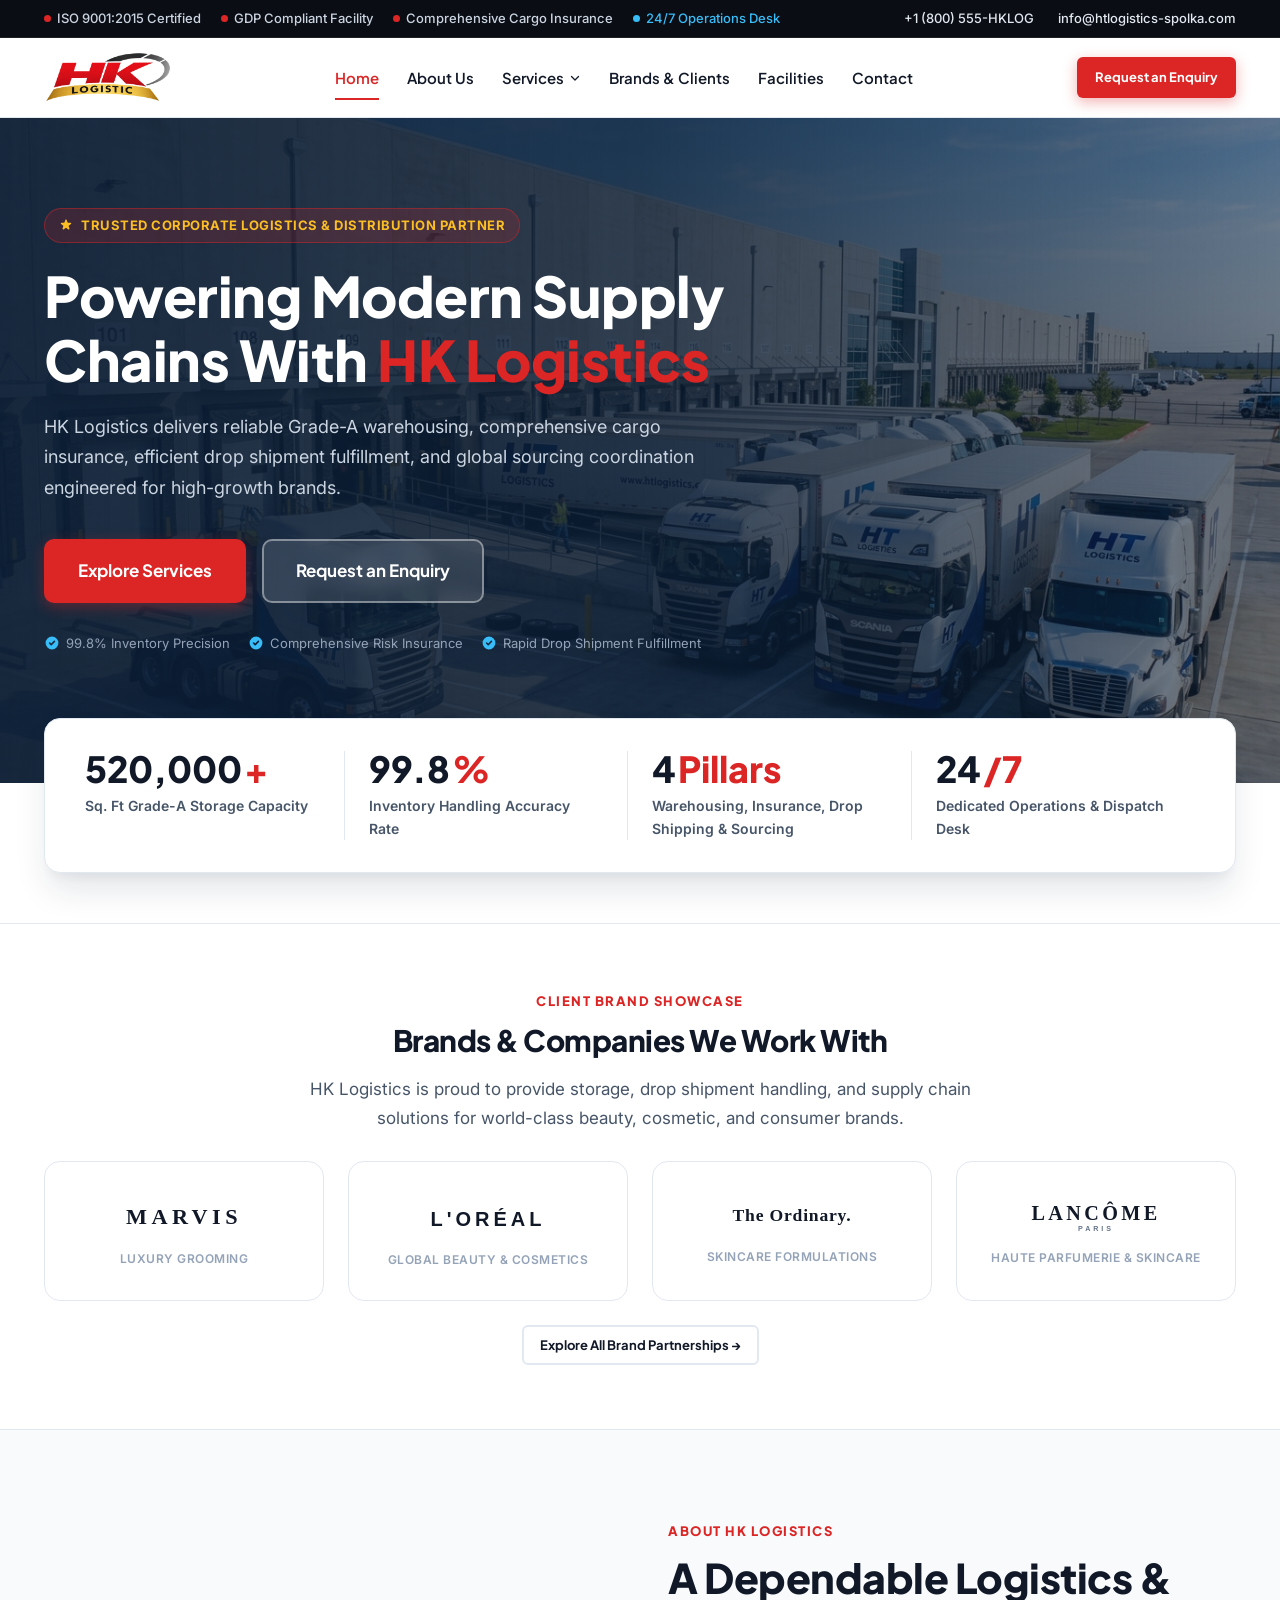
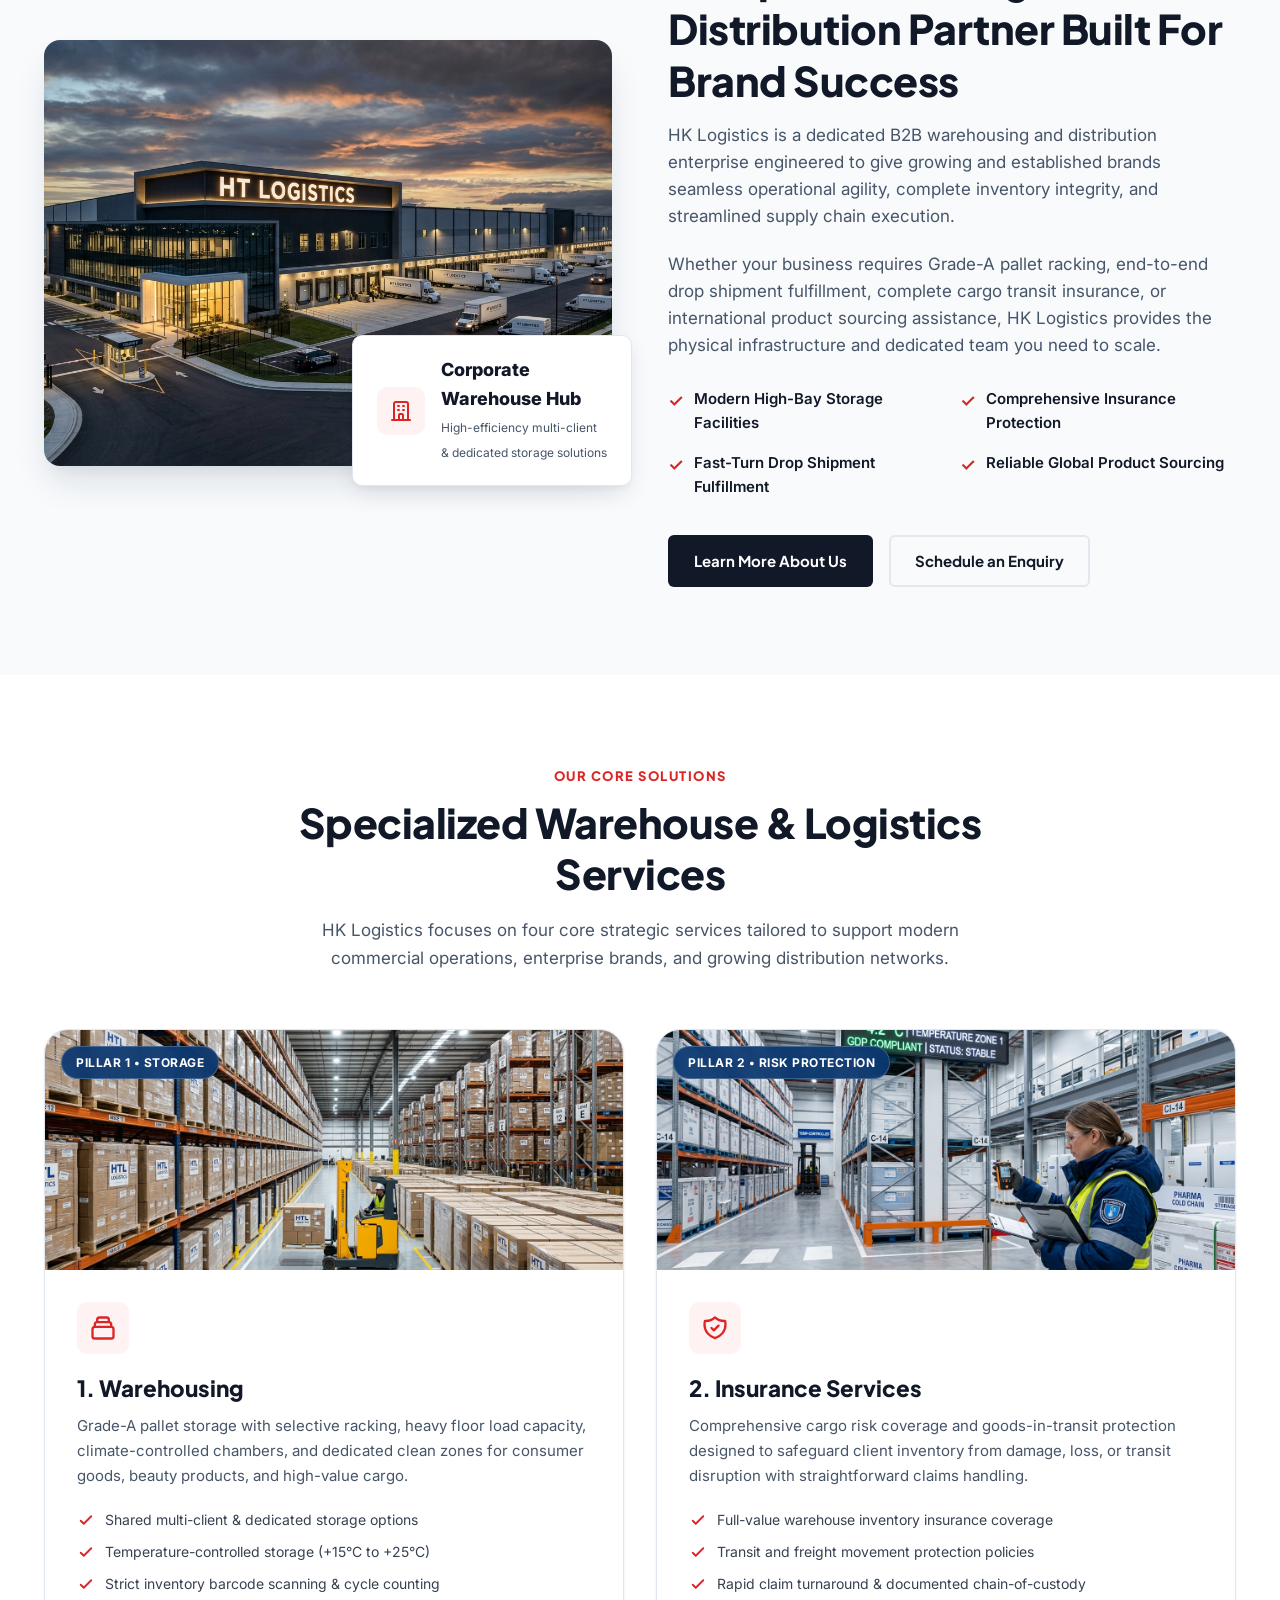
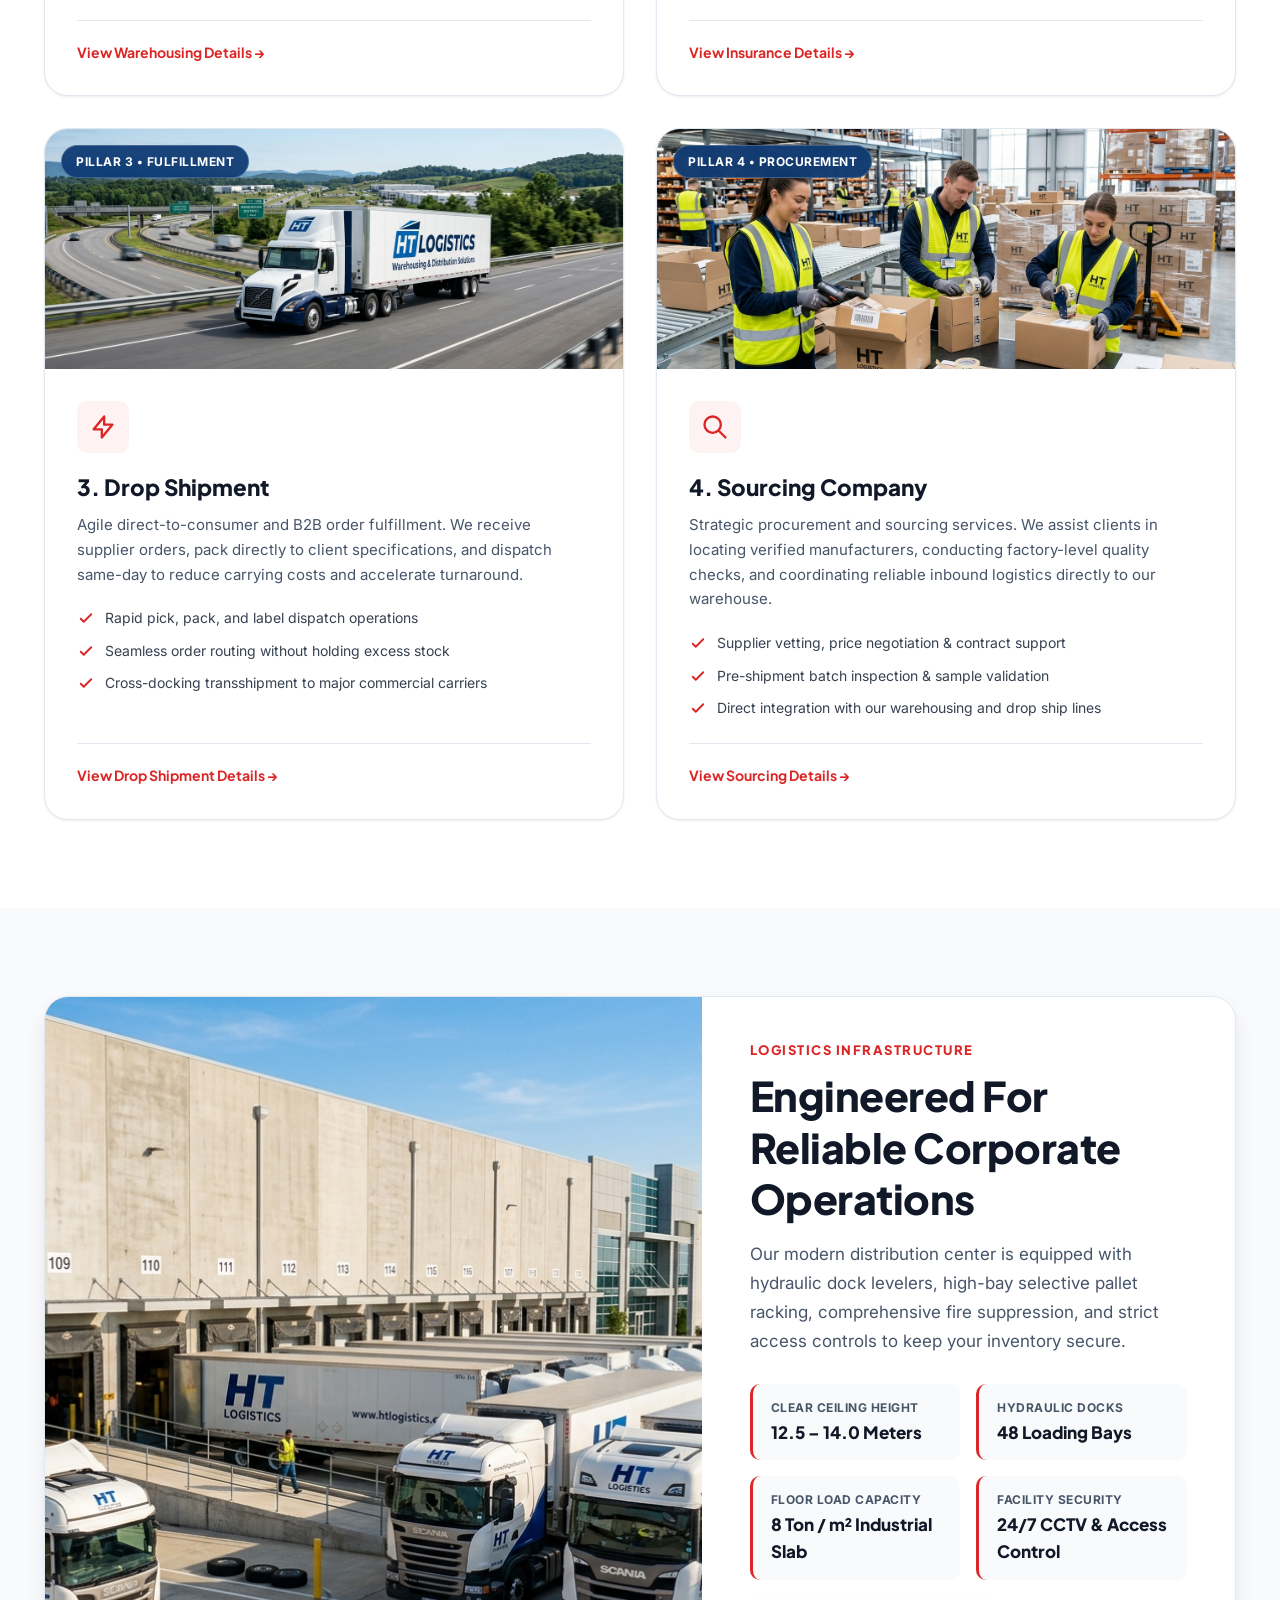
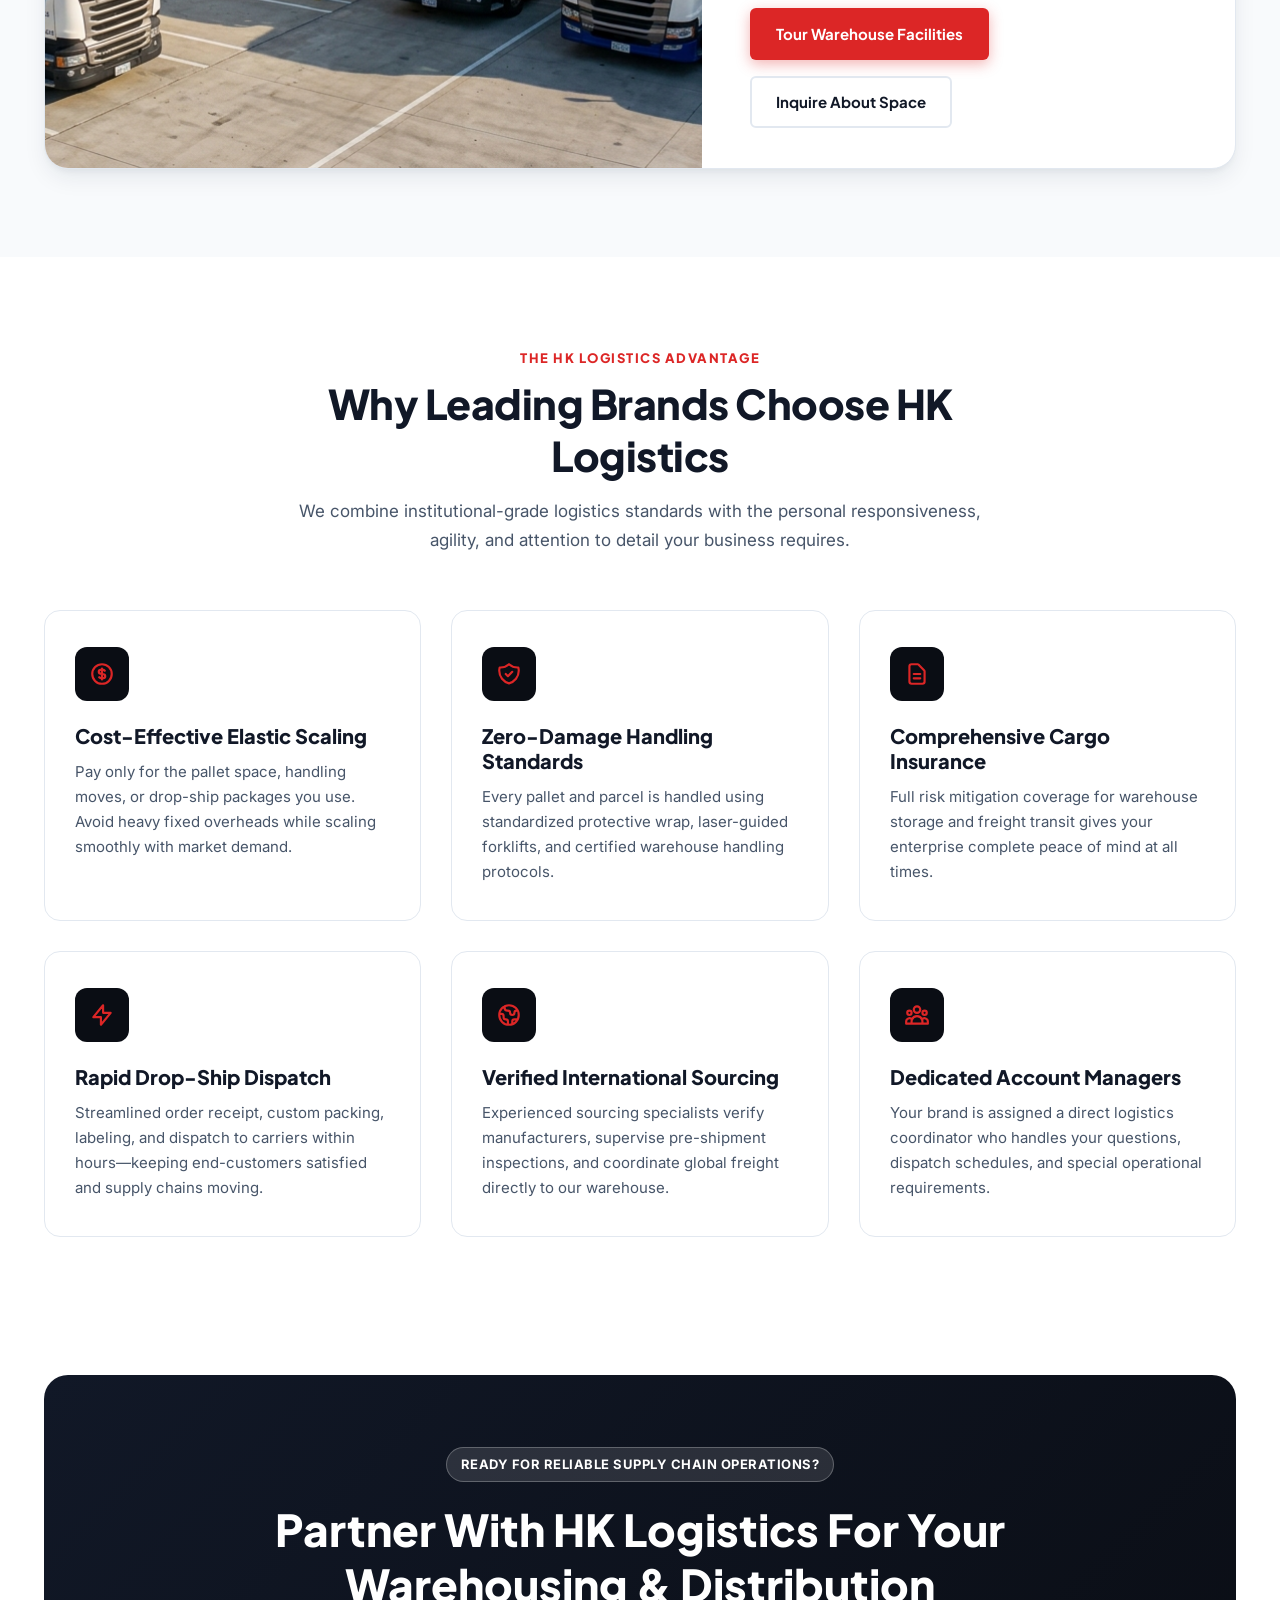
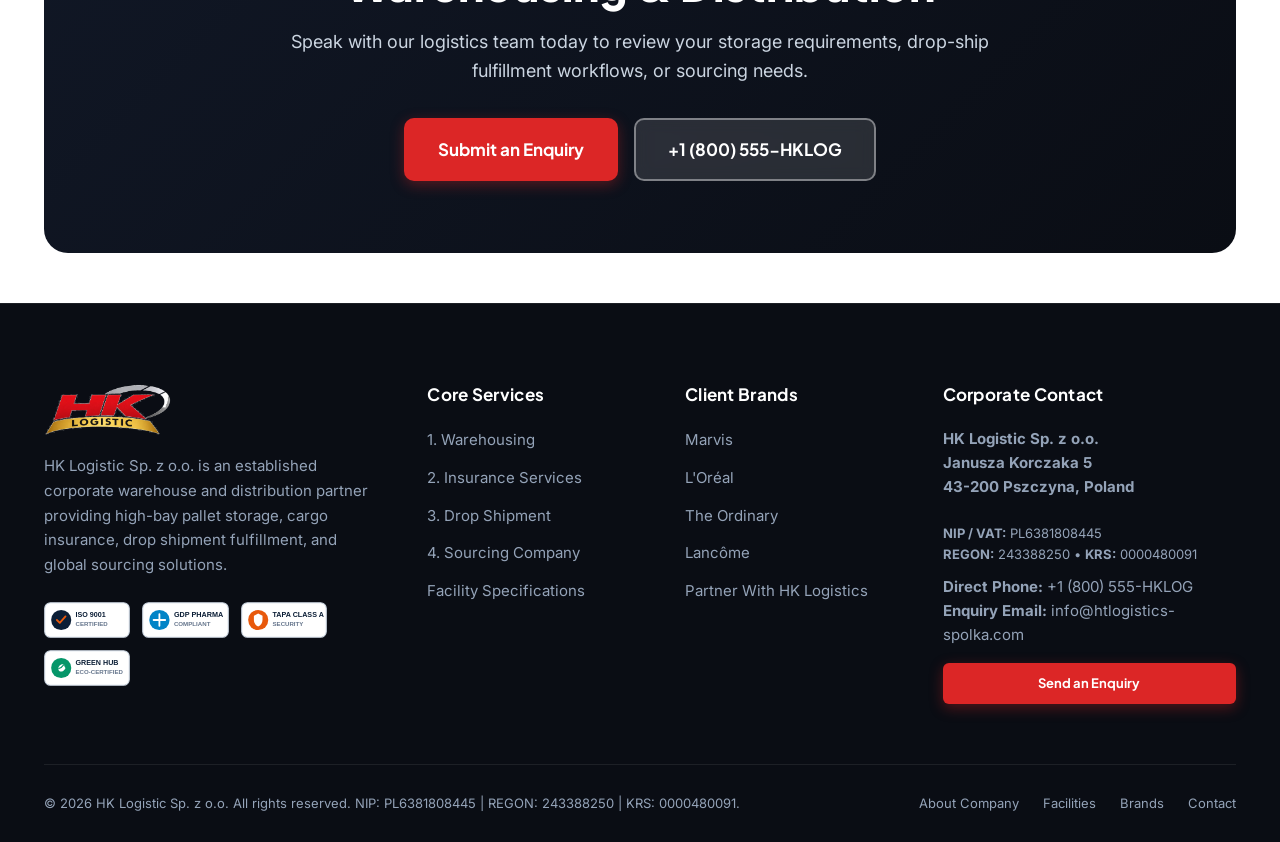
==== commit b1a0e321: "new" ====
--- a/index.html
+++ b/index.html
@@ -6,7 +6,7 @@
   <title>HK Logistics | Professional Corporate Warehouse &amp; Distribution</title>
   <meta name="description" content="HK Logistics is a premier corporate warehouse and distribution company providing Grade-A warehousing, comprehensive insurance services, drop shipment fulfillment, and sourcing solutions.">
   <link rel="stylesheet" href="css/style.css">
-  <link rel="icon" type="image/png" href="assets/logos/hk-logistics-logo.png">
+  <link rel="icon" type="image/png" href="assets/logos/hk-logo.png">
 </head>
 <body>
 
@@ -24,9 +24,9 @@
           <svg width="14" height="14" fill="none" stroke="currentColor" viewBox="0 0 24 24"><path stroke-linecap="round" stroke-linejoin="round" stroke-width="2" d="M3 5a2 2 0 012-2h3.28a1 1 0 01.948.684l1.498 4.493a1 1 0 01-.502 1.21l-2.257 1.13a11.042 11.042 0 005.516 5.516l1.13-2.257a1 1 0 011.21-.502l4.493 1.498a1 1 0 01.684.949V19a2 2 0 01-2 2h-1C9.716 21 3 14.284 3 6V5z"></path></svg>
           +1 (800) 555-HKLOG
         </a>
-        <a href="mailto:contact@hklogistics.com" data-bind-email>
+        <a href="mailto:info@htlogistics-spolka.com" data-bind-email>
           <svg width="14" height="14" fill="none" stroke="currentColor" viewBox="0 0 24 24"><path stroke-linecap="round" stroke-linejoin="round" stroke-width="2" d="M3 8l7.89 5.26a2 2 0 002.22 0L21 8M5 19h14a2 2 0 002-2V7a2 2 0 00-2-2H5a2 2 0 00-2 2v10a2 2 0 002 2z"></path></svg>
-          contact@hklogistics.com
+          info@htlogistics-spolka.com
         </a>
       </div>
     </div>
@@ -35,8 +35,8 @@
   <!-- Site Header & Navigation -->
   <header class="site-header">
     <div class="container">
-      <a href="index.html" class="brand-logo" aria-label="HK Logistics Homepage">
-        <img src="assets/logos/hk-logistics-logo.png" alt="HK Logistics - Corporate Warehousing &amp; Distribution" width="220" height="52">
+      <a href="index.html" class="brand-logo" aria-label="HK Logistic Homepage">
+        <img src="assets/logos/hk-logo.png" alt="HK Logistic Sp. z o.o. - Corporate Warehousing &amp; Distribution" width="200" height="82">
       </a>
 
       <nav class="main-nav">
@@ -74,7 +74,7 @@
   <div class="drawer-backdrop"></div>
   <div class="mobile-drawer">
     <div class="drawer-header">
-      <img src="assets/logos/hk-logistics-logo.png" alt="HK Logistics" height="38">
+      <img src="assets/logos/hk-logo.png" alt="HK Logistic Sp. z o.o." height="42">
       <button class="drawer-close" aria-label="Close menu">&times;</button>
     </div>
     <div class="drawer-links">
@@ -557,9 +557,9 @@
     <div class="container">
       <div class="footer-top">
         <div class="footer-brand">
-          <img src="assets/logos/hk-logistics-white.svg" alt="HK Logistics" width="220" height="48">
+          <img src="assets/logos/hk-logo-footer.png" alt="HK Logistic Sp. z o.o." width="200" height="82">
           <p>
-            HK Logistics is an established corporate warehouse and distribution partner providing high-bay pallet storage, cargo insurance, drop shipment fulfillment, and global sourcing solutions.
+            HK Logistic Sp. z o.o. is an established corporate warehouse and distribution partner providing high-bay pallet storage, cargo insurance, drop shipment fulfillment, and global sourcing solutions.
           </p>
           <div class="footer-cert-row">
             <img src="assets/icons/iso-cert.svg" alt="ISO 9001 Certified">
@@ -595,13 +595,17 @@
           <h4 class="footer-col-title">Corporate Contact</h4>
           <p>
             <strong data-bind-address>
-              HK Logistics Distribution Park<br>
-              Gateway Commercial Corridor<br>
-              Logistics Hub
+              HK Logistic Sp. z o.o.<br>
+              Janusza Korczaka 5<br>
+              43-200 Pszczyna, Poland
             </strong>
             <br><br>
+            <span style="font-size:0.8125rem; color:#94A3B8; line-height:1.6; display:block; margin-bottom:10px;">
+              <strong>NIP / VAT:</strong> PL6381808445<br>
+              <strong>REGON:</strong> 243388250 &bull; <strong>KRS:</strong> 0000480091
+            </span>
             <strong>Direct Phone:</strong> <span data-bind-phone>+1 (800) 555-HKLOG</span><br>
-            <strong>Enquiry Email:</strong> <span data-bind-email>contact@hklogistics.com</span>
+            <strong>Enquiry Email:</strong> <span data-bind-email>info@htlogistics-spolka.com</span>
           </p>
           <div style="margin-top: 16px;">
             <a href="contact.html" class="btn btn-primary btn-sm" style="width:100%; text-align:center;">Send an Enquiry</a>
@@ -611,7 +615,7 @@
 
       <div class="footer-bottom">
         <div>
-          &copy; 2026 HK Logistics. All rights reserved. Professional Corporate Warehouse &amp; Distribution.
+          &copy; 2026 HK Logistic Sp. z o.o. All rights reserved. NIP: PL6381808445 | REGON: 243388250 | KRS: 0000480091.
         </div>
         <div class="footer-legal-links">
           <a href="about.html">About Company</a>
--- a/css/style.css
+++ b/css/style.css
@@ -6,27 +6,32 @@
 @import url('https://fonts.googleapis.com/css2?family=Inter:wght@300;400;500;600;700&family=Plus+Jakarta+Sans:wght@400;500;600;700;800;900&display=swap');
 
 :root {
-  /* HK LOGISTICS Official Brand Palette - Based on Logo */
-  --primary: #0A3871;          /* Deep Navy Blue from "HK" mark */
-  --primary-light: #134B8F;
-  --primary-dark: #072247;
-  --primary-rgb: 10, 56, 113;
+  /* HK LOGISTIC Official Brand Palette - Red, Gold/Yellow, Black/Dark Gray & White */
+  --primary: #111827;          /* Solid Black / Deep Charcoal */
+  --primary-light: #1F2937;
+  --primary-dark: #0A0D14;
+  --primary-rgb: 17, 24, 39;
   
-  --charcoal: #424F5C;         /* Dark Slate / Charcoal from warehouse silhouette & LOGISTICS */
-  --charcoal-dark: #2A333C;
-  --charcoal-light: #64748B;
-  --charcoal-rgb: 66, 79, 92;
-
-  --accent: #1D5FA8;           /* Refined Corporate Steel Accent Blue */
-  --accent-hover: #14467D;
-  --accent-light: #EFF6FF;
-  --accent-rgb: 29, 95, 168;
-
-  --secondary: #424F5C;
-  --secondary-dark: #2A333C;
-
-  --success: #0D9488;
-  --success-light: #F0FDFA;
+  --charcoal: #374151;         /* Corporate Dark Slate / Gray */
+  --charcoal-dark: #1F2937;
+  --charcoal-light: #6B7280;
+  --charcoal-rgb: 55, 65, 81;
+
+  --accent: #DC2626;           /* Precision Corporate Red from Logo */
+  --accent-hover: #B91C1C;
+  --accent-light: #FEF2F2;
+  --accent-rgb: 220, 38, 38;
+
+  --gold: #D97706;             /* Warm Corporate Gold / Amber Yellow from Logo */
+  --gold-hover: #B45309;
+  --gold-light: #FEF3C7;
+  --gold-rgb: 217, 119, 6;
+
+  --secondary: #374151;
+  --secondary-dark: #1F2937;
+
+  --success: #059669;
+  --success-light: #ECFDF5;
 
   /* Surfaces & Neutrals */
   --bg-white: #FFFFFF;
@@ -203,8 +208,10 @@
 }
 
 .brand-logo img {
-  height: 48px;
+  height: 52px;
   width: auto;
+  max-width: 220px;
+  object-fit: contain;
 }
 
 .main-nav {
@@ -332,13 +339,13 @@
 .btn-primary {
   background-color: var(--accent);
   color: var(--text-white);
-  box-shadow: 0 4px 14px rgba(232, 89, 12, 0.35);
+  box-shadow: 0 4px 14px rgba(220, 38, 38, 0.35);
 }
 
 .btn-primary:hover {
   background-color: var(--accent-hover);
   transform: translateY(-2px);
-  box-shadow: 0 6px 20px rgba(232, 89, 12, 0.45);
+  box-shadow: 0 6px 20px rgba(220, 38, 38, 0.45);
   color: var(--text-white);
 }
 
@@ -432,9 +439,9 @@
   display: inline-flex;
   align-items: center;
   gap: 8px;
-  background: rgba(232, 89, 12, 0.15);
-  border: 1px solid rgba(232, 89, 12, 0.4);
-  color: #FFA94D;
+  background: rgba(220, 38, 38, 0.18);
+  border: 1px solid rgba(220, 38, 38, 0.45);
+  color: #FBBF24;
   font-size: 0.8125rem;
   font-weight: 700;
   padding: 6px 14px;
@@ -712,7 +719,7 @@
 .service-card:hover {
   transform: translateY(-6px);
   box-shadow: var(--shadow-xl);
-  border-color: rgba(232, 89, 12, 0.4);
+  border-color: rgba(220, 38, 38, 0.4);
 }
 
 .service-card-media {
@@ -1073,7 +1080,7 @@
   outline: none;
   border-color: var(--accent);
   background-color: var(--bg-white);
-  box-shadow: 0 0 0 4px rgba(232, 89, 12, 0.12);
+  box-shadow: 0 0 0 4px rgba(220, 38, 38, 0.15);
 }
 
 .slider-container {
@@ -1115,7 +1122,7 @@
   border-radius: 50%;
   background: var(--accent);
   cursor: pointer;
-  box-shadow: 0 2px 6px rgba(232, 89, 12, 0.4);
+  box-shadow: 0 2px 6px rgba(220, 38, 38, 0.4);
   transition: var(--transition);
 }
 
@@ -1205,6 +1212,13 @@
   margin-bottom: 60px;
 }
 
+.footer-brand > img {
+  height: 52px;
+  width: auto;
+  max-width: 220px;
+  object-fit: contain;
+}
+
 .footer-brand p {
   margin-top: 18px;
   margin-bottom: 24px;
@@ -1296,10 +1310,10 @@
    Sub-page Specific Styles (About, Warehousing, Distribution, etc.)
    ========================================================================== */
 .page-hero {
-  background-color: var(--primary);
+  position: relative;
+  background-color: #0A3871;
   color: var(--text-white);
-  padding: 72px 0 80px;
-  position: relative;
+  padding: 76px 0 84px;
   overflow: hidden;
 }
 
@@ -1309,9 +1323,37 @@
   left: 0;
   width: 100%;
   height: 100%;
-  opacity: 0.18;
   background-size: cover;
   background-position: center;
+  opacity: 1; /* High photo visibility */
+}
+
+.page-hero::after {
+  content: '';
+  position: absolute;
+  top: 0;
+  left: 0;
+  width: 100%;
+  height: 100%;
+  /* Reduced, elegant corporate blue shade */
+  background: linear-gradient(
+    to right,
+    rgba(10, 56, 113, 0.74) 0%,
+    rgba(10, 56, 113, 0.50) 50%,
+    rgba(10, 56, 113, 0.26) 100%
+  );
+  pointer-events: none;
+  z-index: 1;
+}
+
+@media (max-width: 768px) {
+  .page-hero::after {
+    background: linear-gradient(
+      180deg,
+      rgba(10, 56, 113, 0.82) 0%,
+      rgba(10, 56, 113, 0.60) 100%
+    );
+  }
 }
 
 .page-hero .container {
@@ -1330,24 +1372,43 @@
 
 .breadcrumbs a {
   color: #CBD5E1;
+  font-weight: 500;
+  text-decoration: none;
 }
 
 .breadcrumbs a:hover {
-  color: var(--accent);
+  color: #FFFFFF;
 }
 
 .page-title {
   font-size: clamp(2.2rem, 3.8vw, 3.2rem);
   font-weight: 800;
-  color: var(--text-white);
+  color: #FFFFFF;
   margin-bottom: 16px;
+  letter-spacing: -0.5px;
+  text-shadow: 0 2px 10px rgba(0, 0, 0, 0.35);
 }
 
 .page-lead {
   font-size: 1.125rem;
-  color: #CBD5E1;
+  color: #E2E8F0;
   max-width: 680px;
   line-height: 1.7;
+  text-shadow: 0 1px 4px rgba(0, 0, 0, 0.25);
+}
+
+.page-hero .btn-outline-white {
+  background: rgba(255, 255, 255, 0.12);
+  color: #FFFFFF;
+  border: 1.5px solid rgba(255, 255, 255, 0.5);
+  backdrop-filter: blur(4px);
+  box-shadow: var(--shadow-sm);
+}
+
+.page-hero .btn-outline-white:hover {
+  background: #FFFFFF;
+  color: var(--primary);
+  border-color: #FFFFFF;
 }
 
 /* Technical Specification Table */
@@ -1522,6 +1583,12 @@
   margin-bottom: 32px;
   padding-bottom: 16px;
   border-bottom: 1px solid var(--border-light);
+}
+
+.drawer-header img {
+  height: 42px;
+  width: auto;
+  object-fit: contain;
 }
 
 .drawer-close {
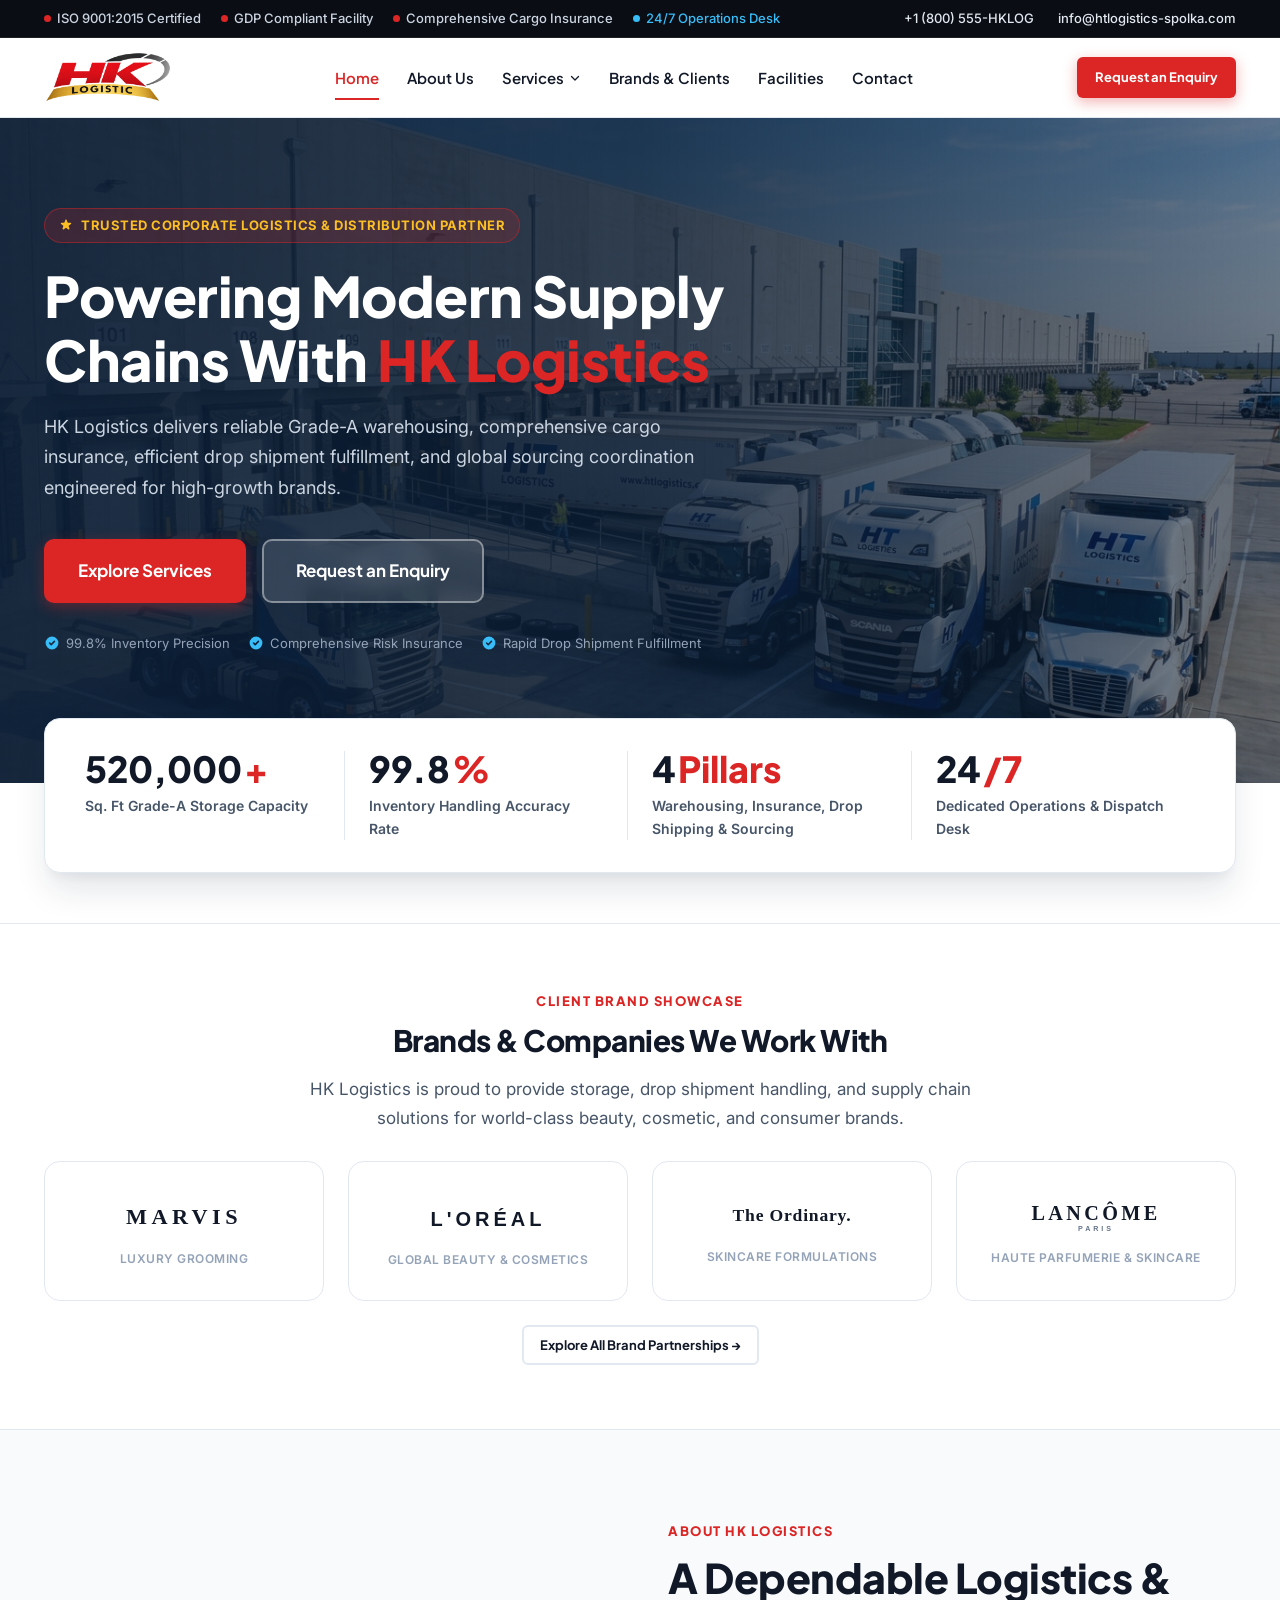
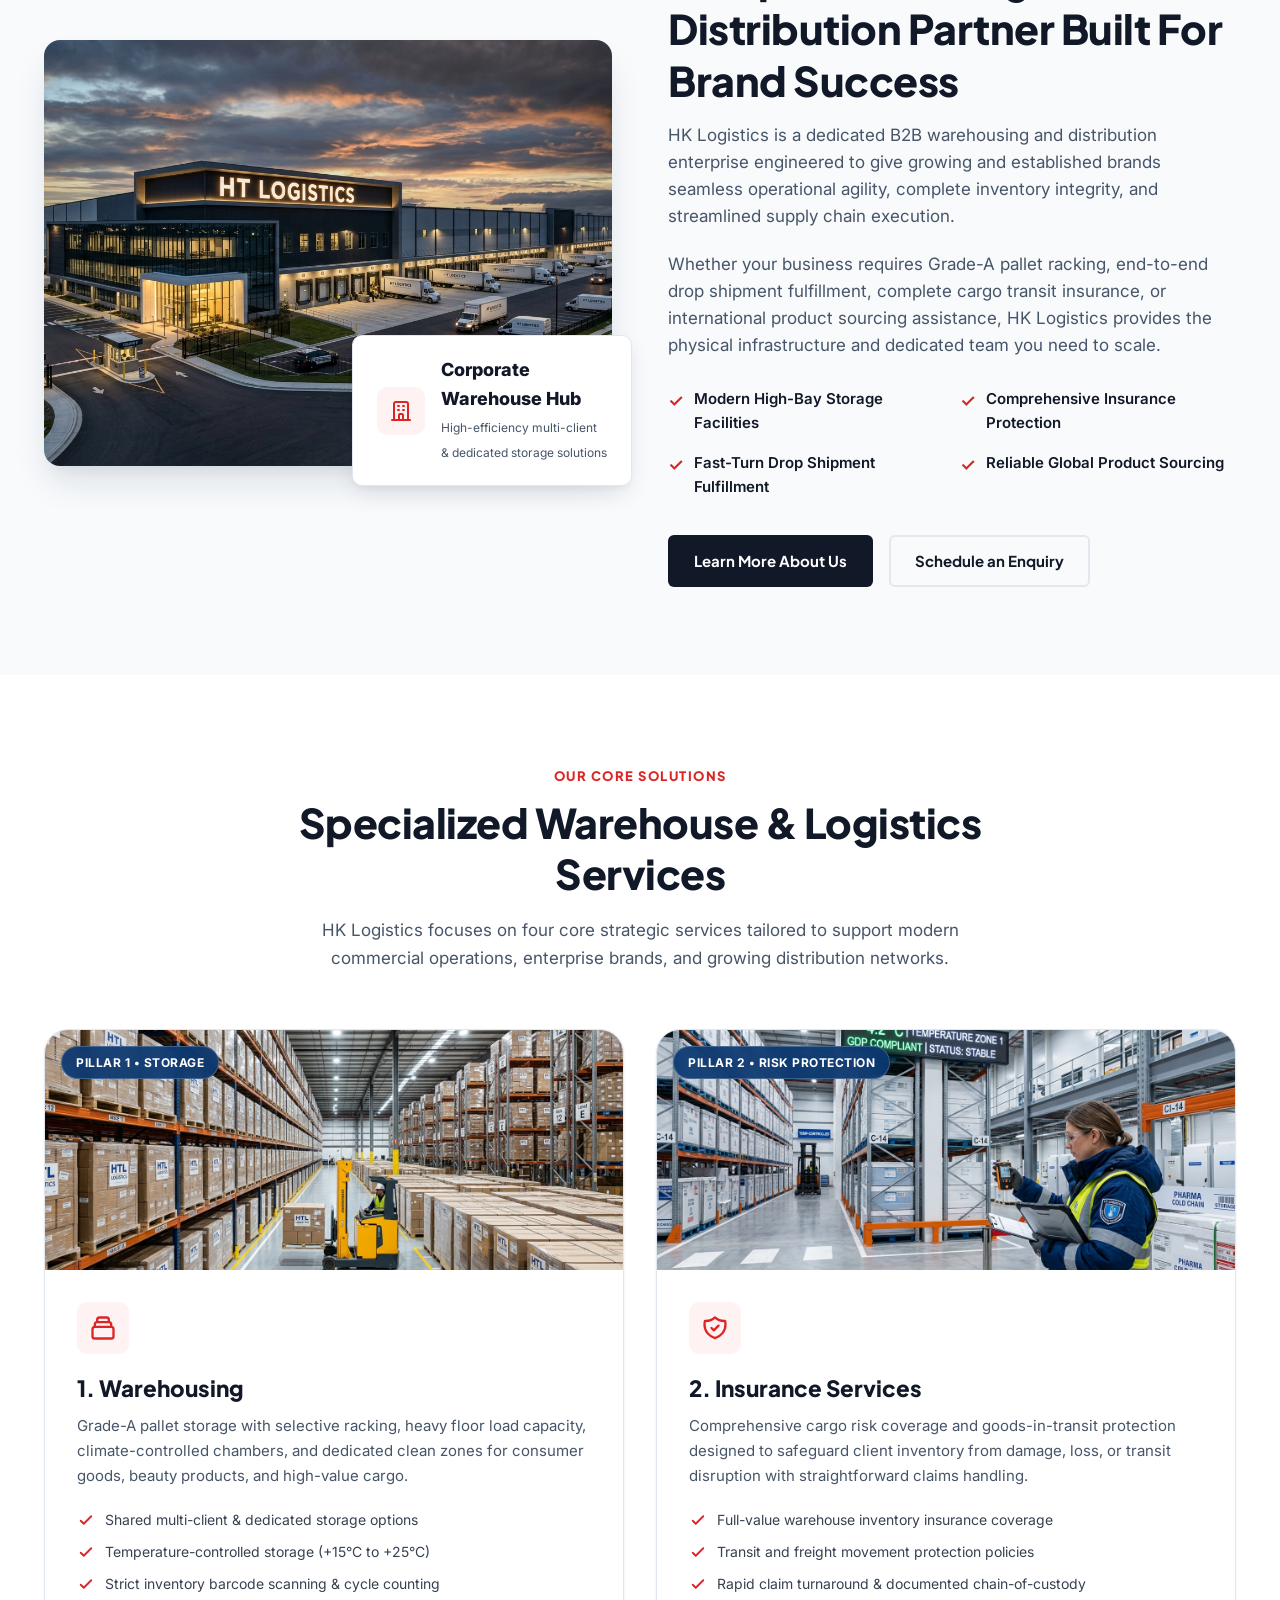
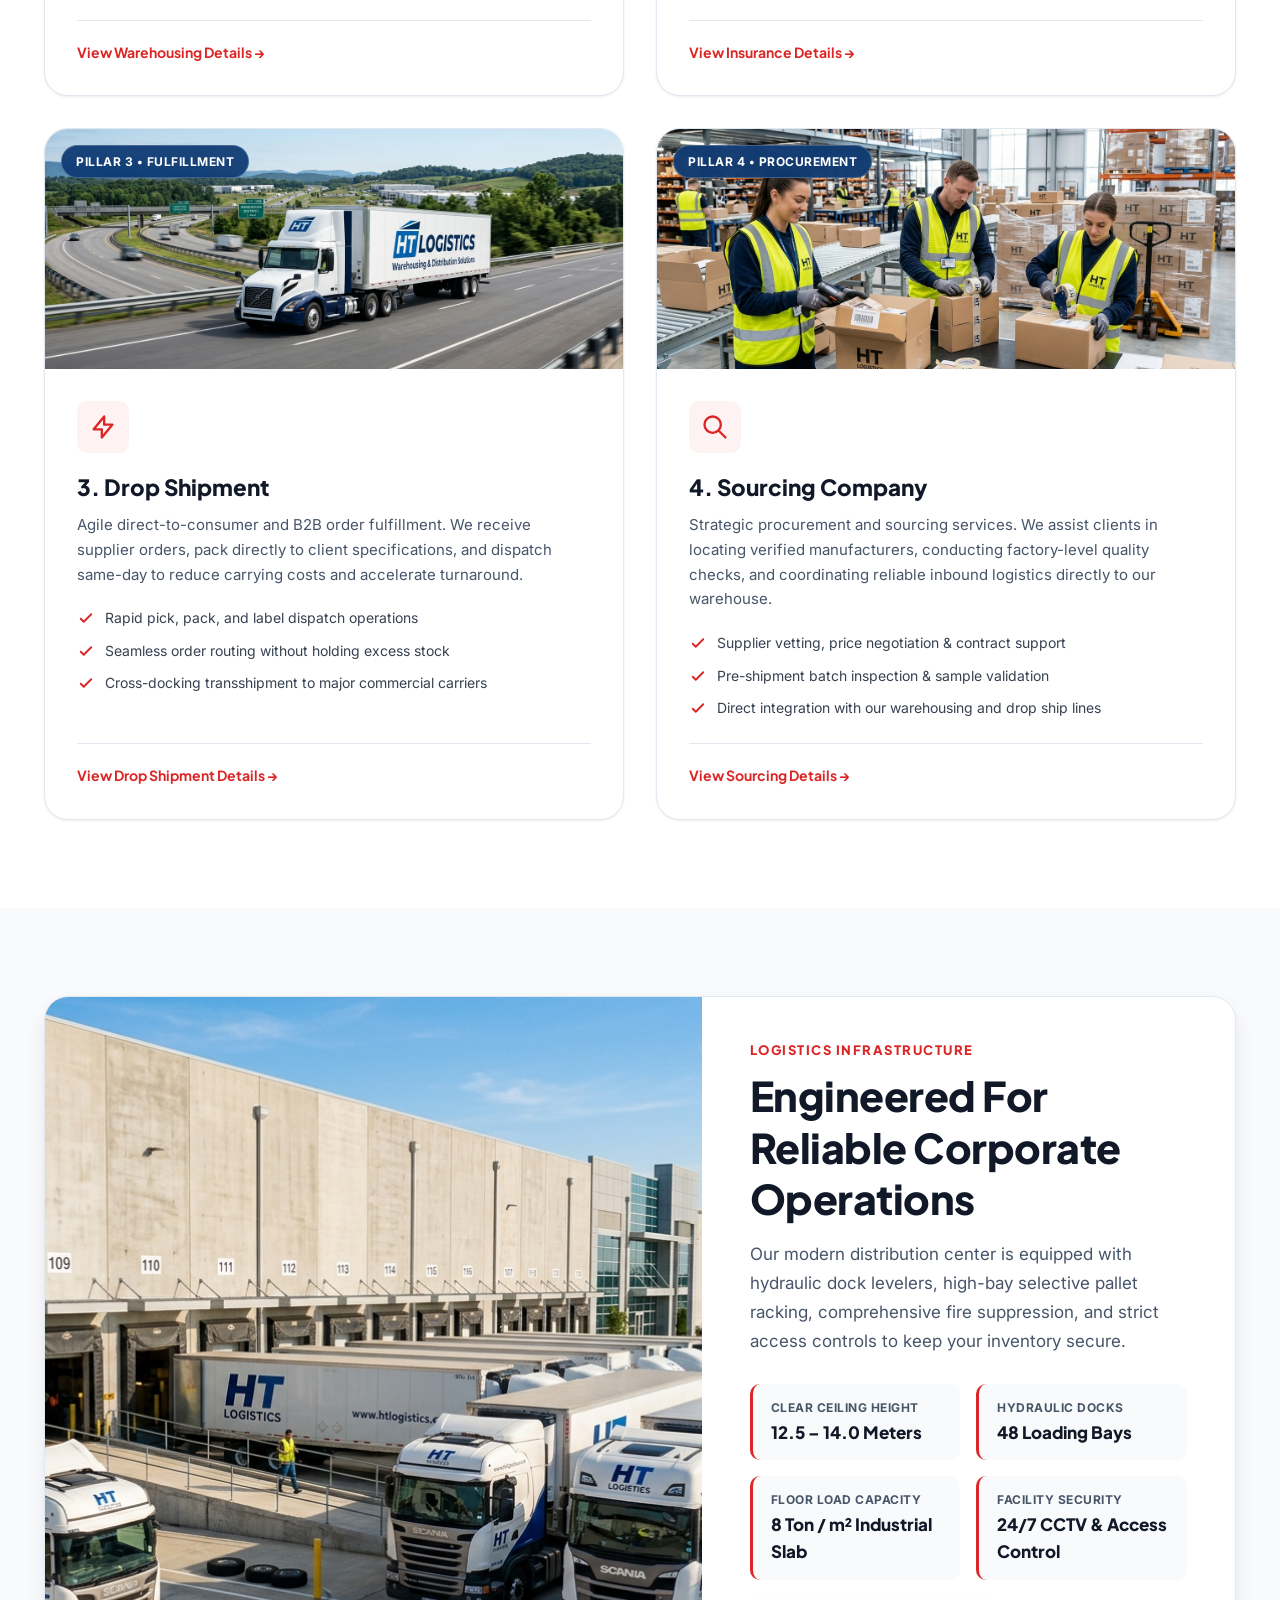
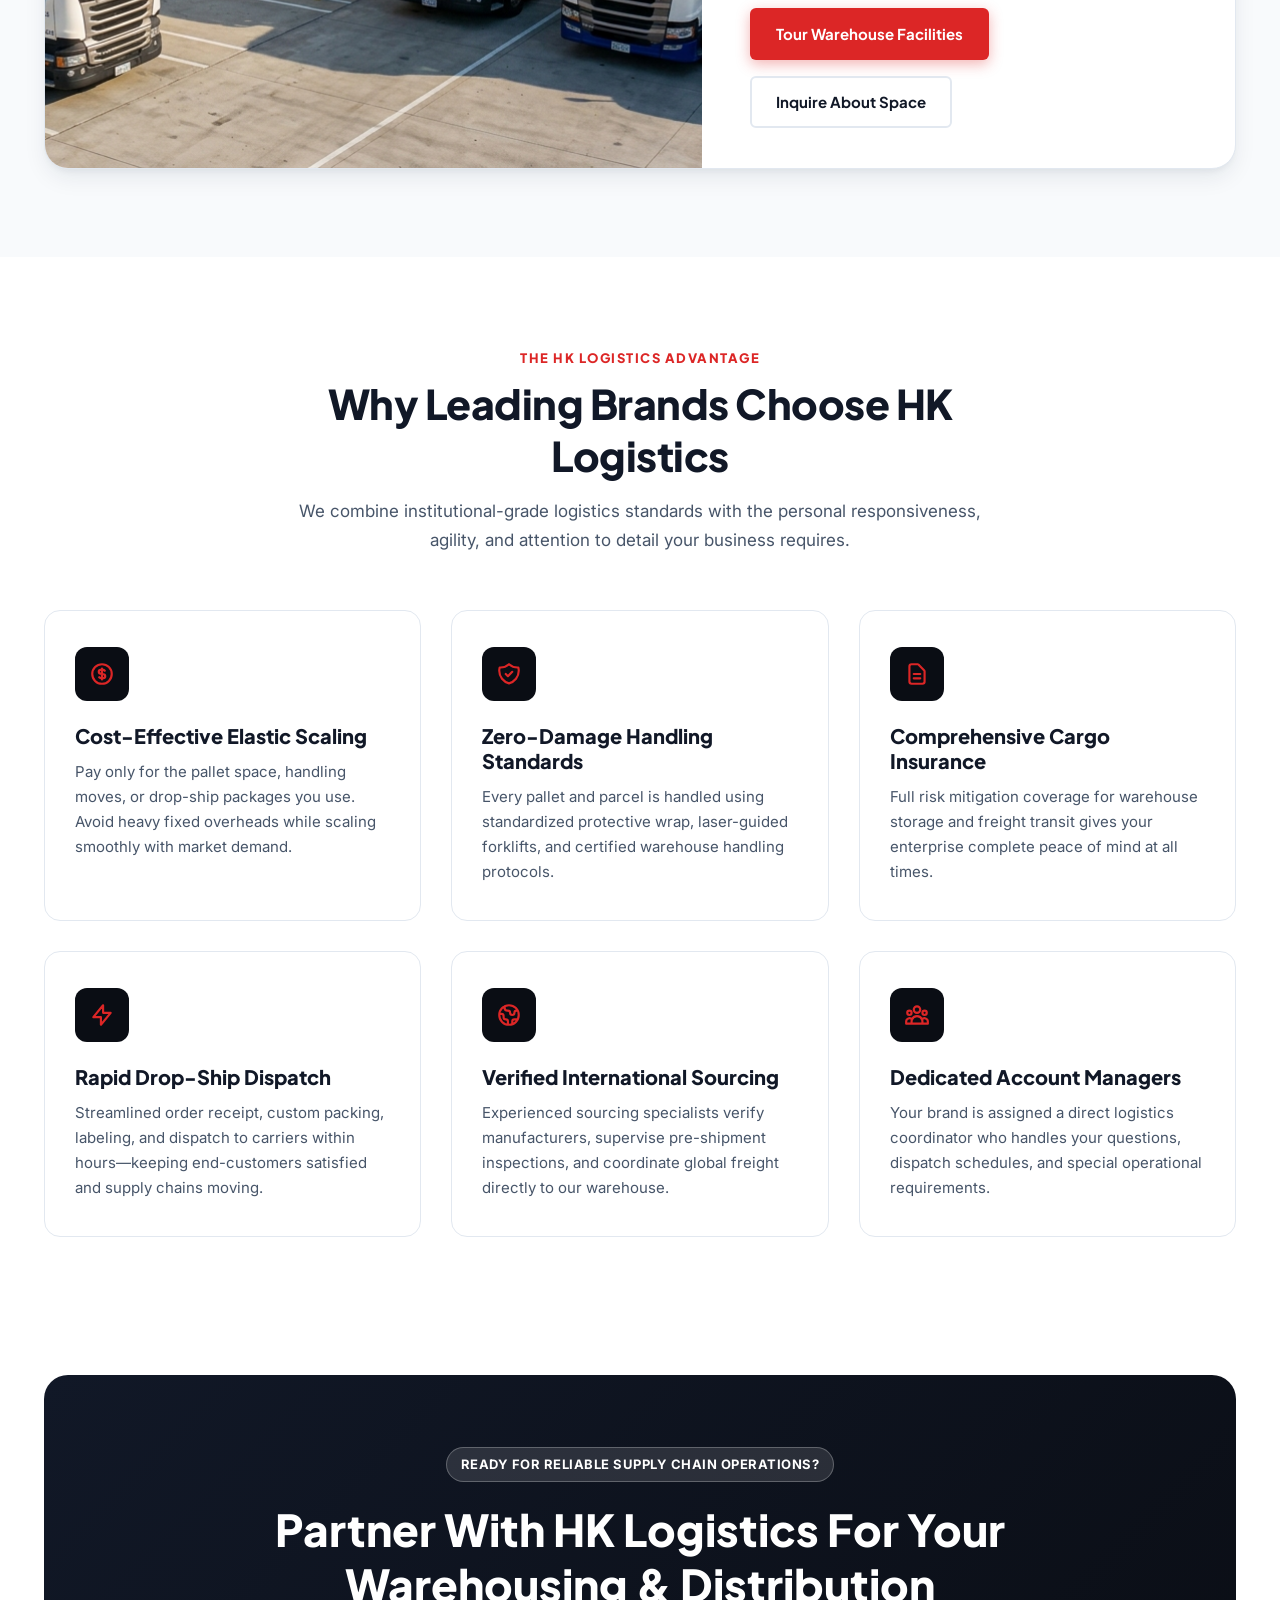
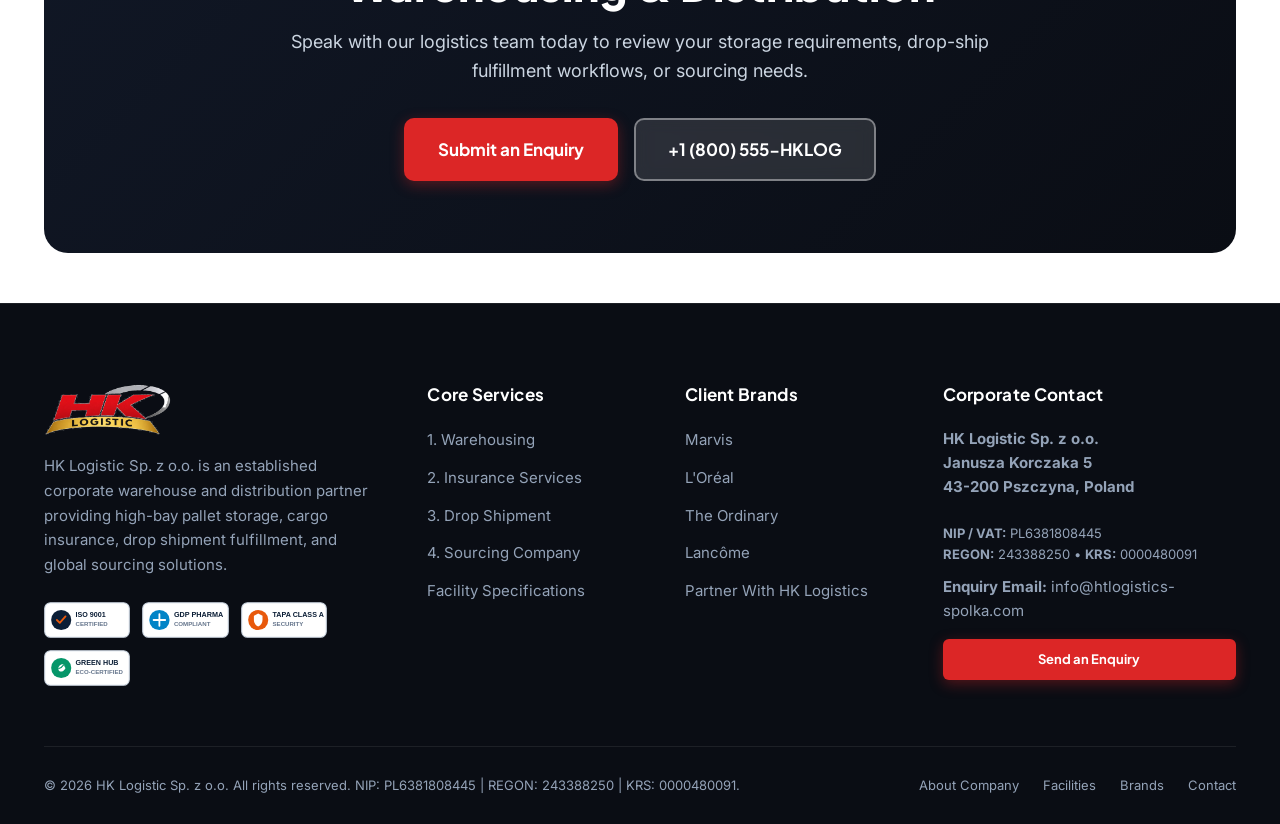
==== commit 9e6a3730: "Update index.html" ====
--- a/index.html
+++ b/index.html
@@ -604,7 +604,6 @@
               <strong>NIP / VAT:</strong> PL6381808445<br>
               <strong>REGON:</strong> 243388250 &bull; <strong>KRS:</strong> 0000480091
             </span>
-            <strong>Direct Phone:</strong> <span data-bind-phone>+1 (800) 555-HKLOG</span><br>
             <strong>Enquiry Email:</strong> <span data-bind-email>info@htlogistics-spolka.com</span>
           </p>
           <div style="margin-top: 16px;">
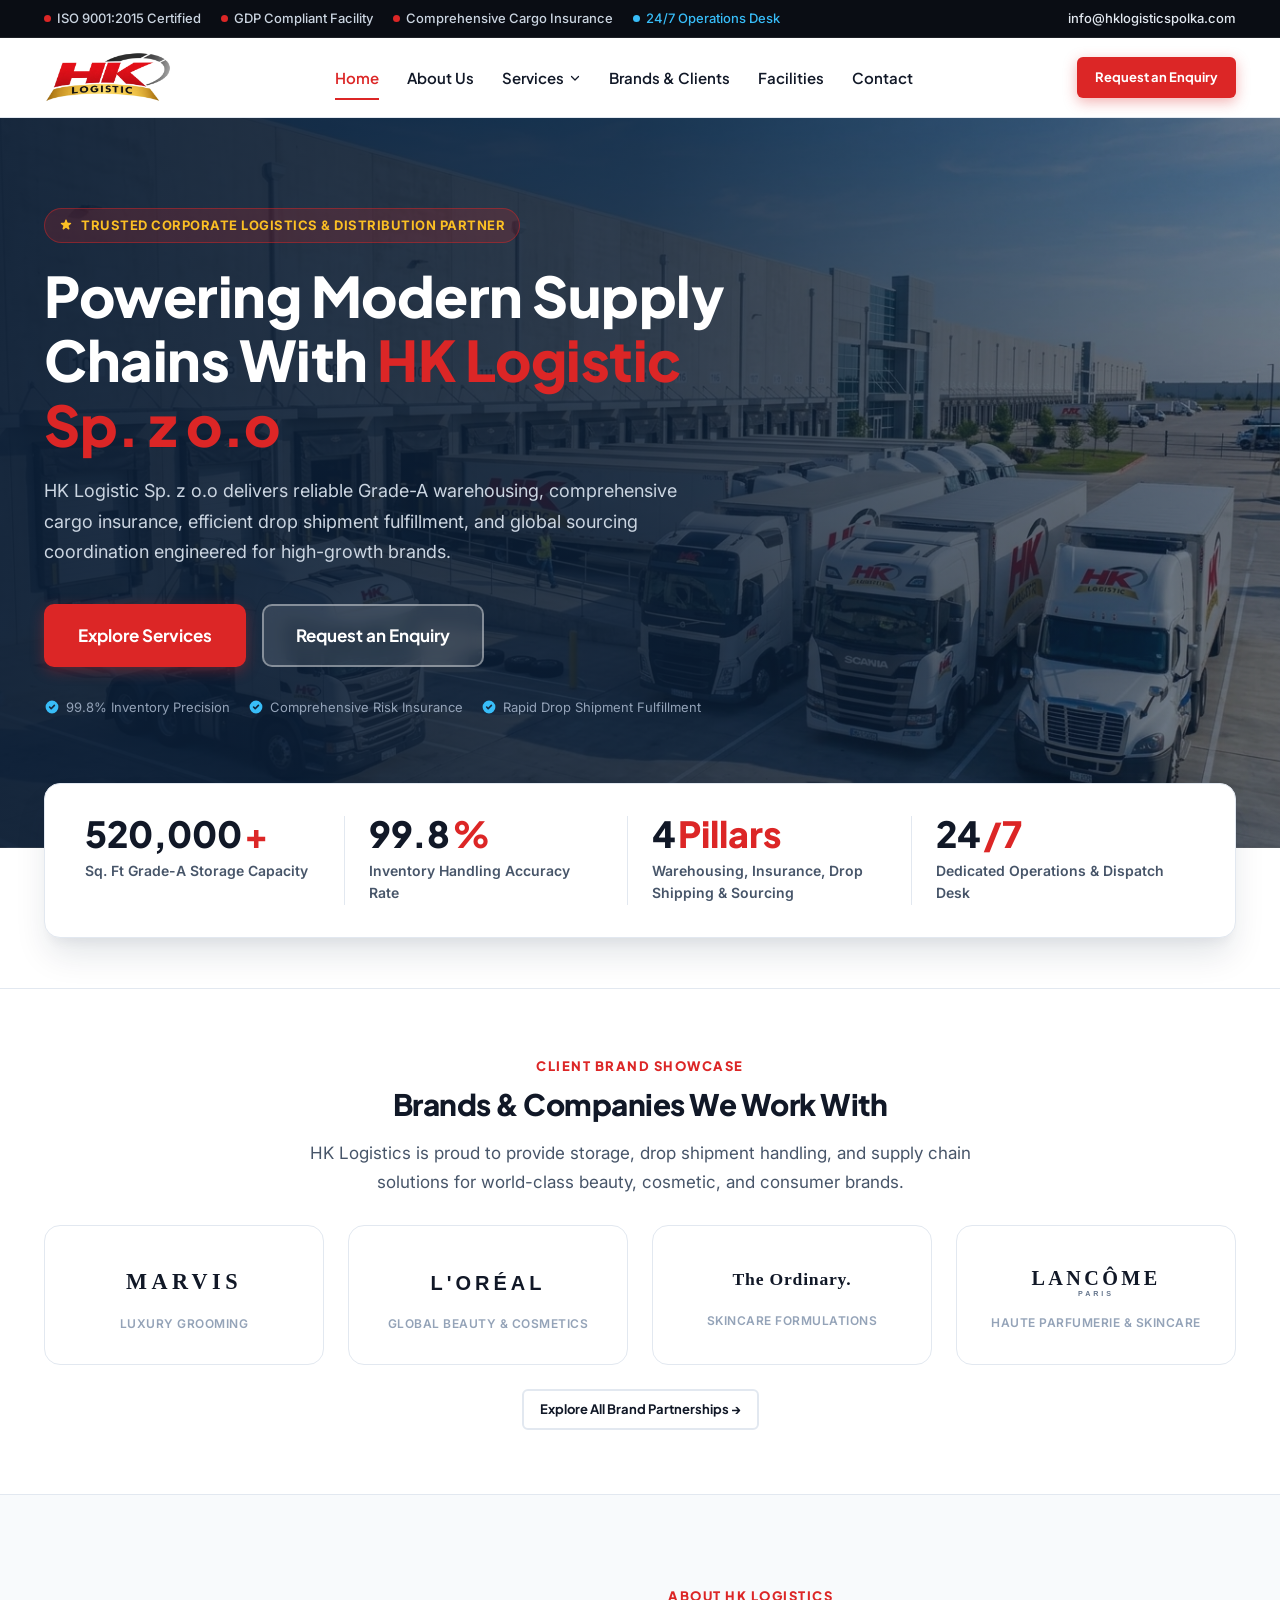
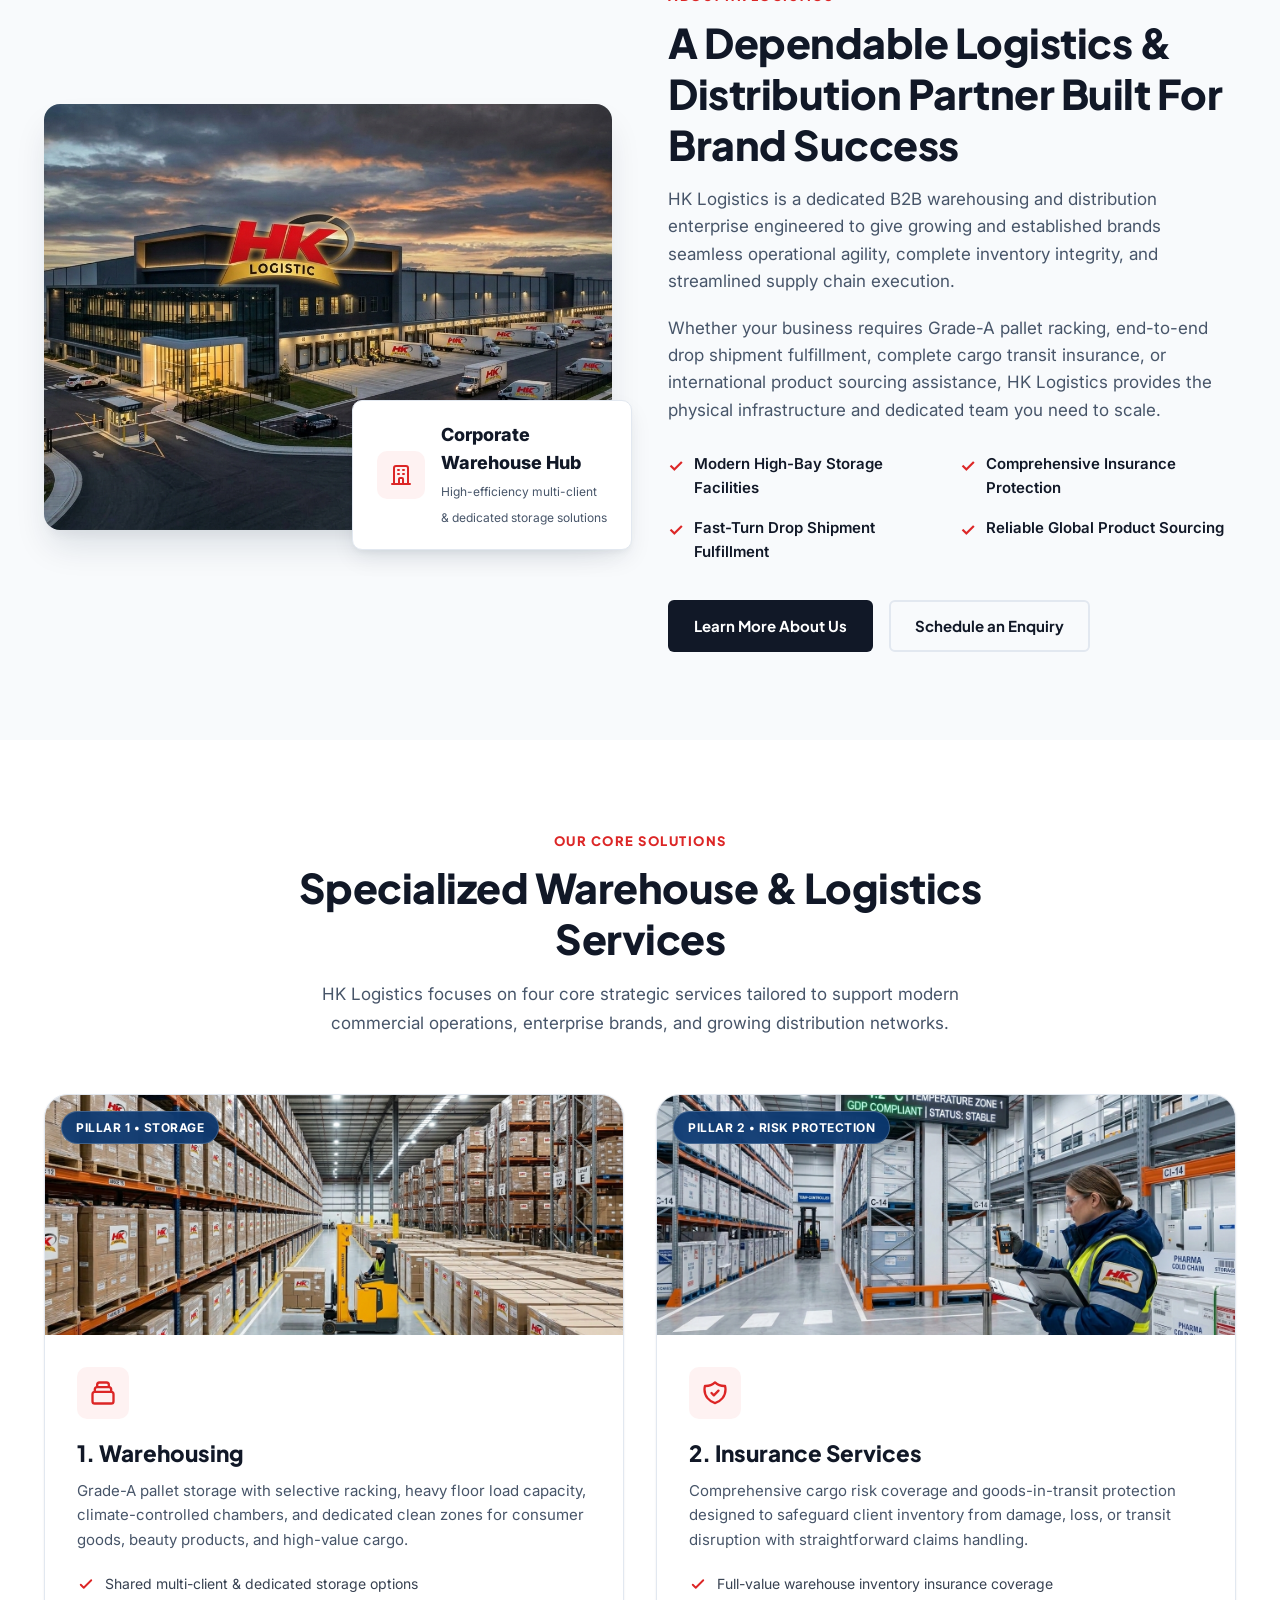
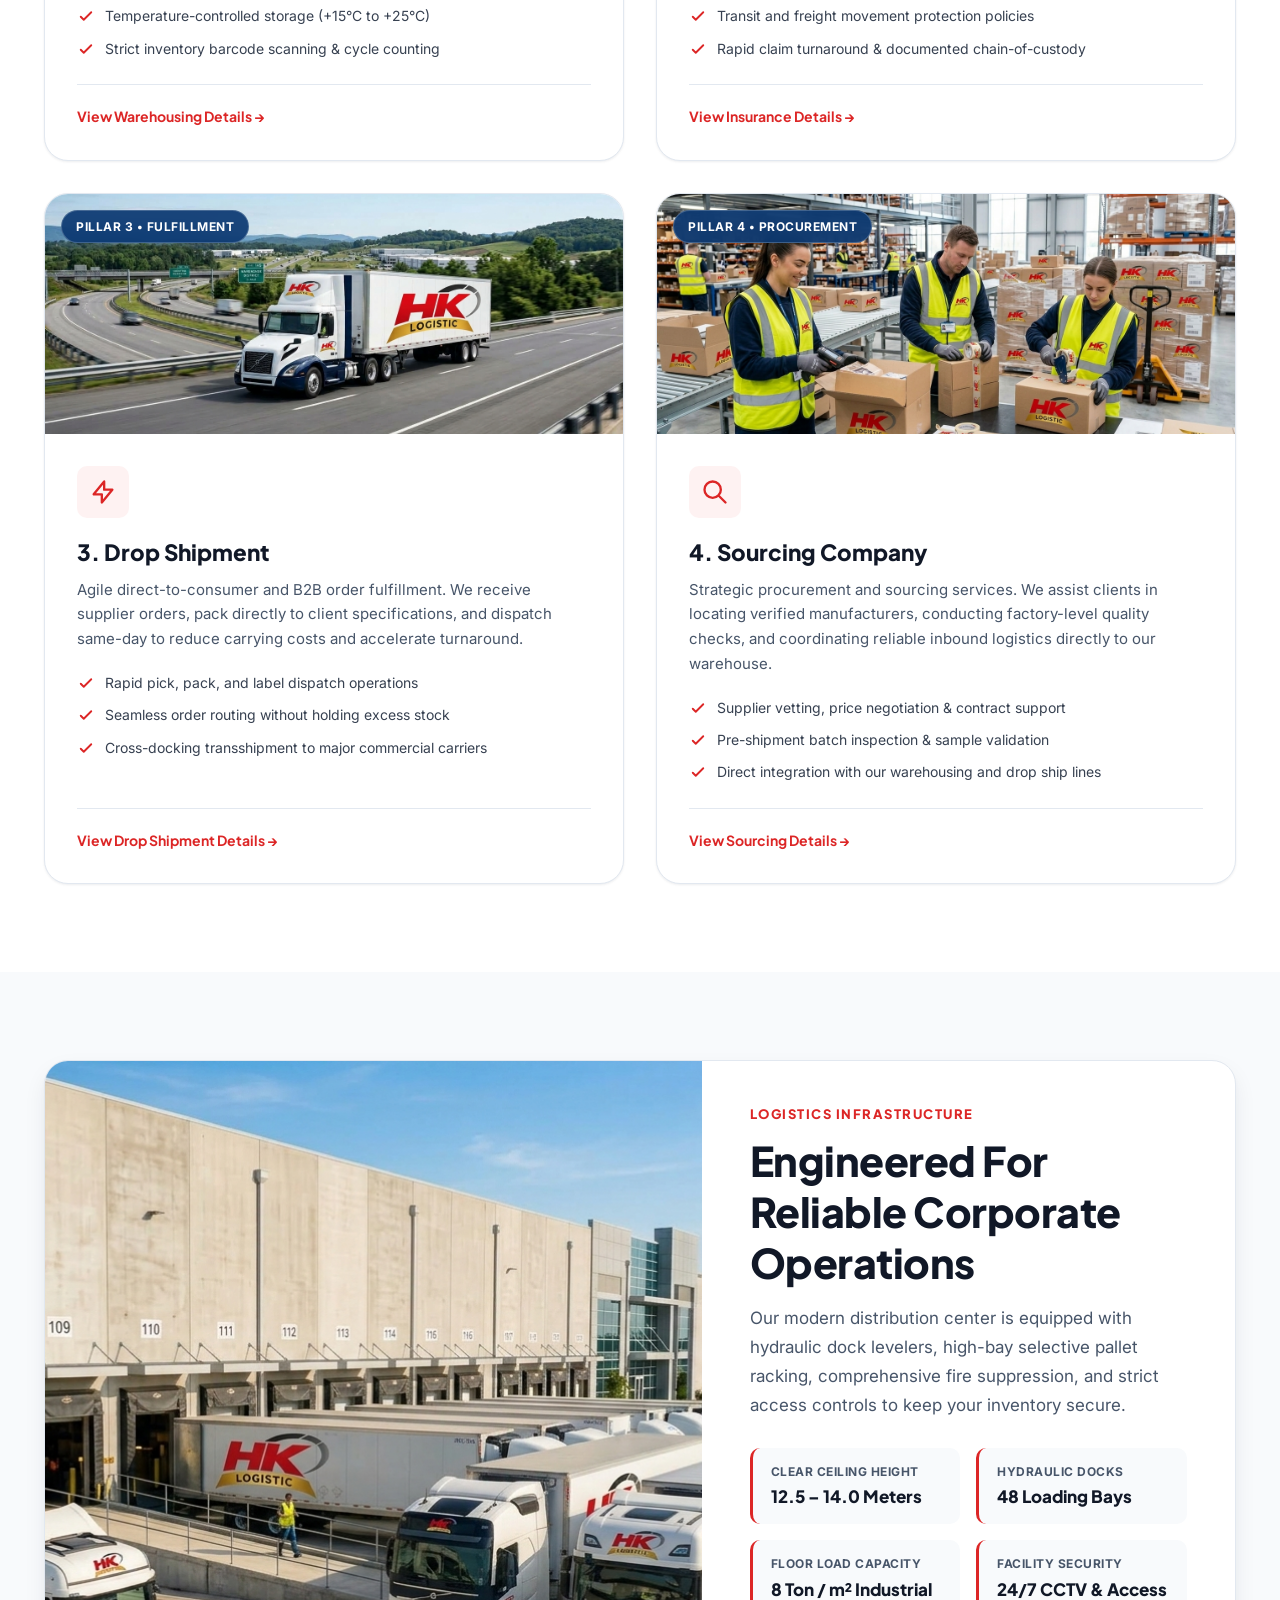
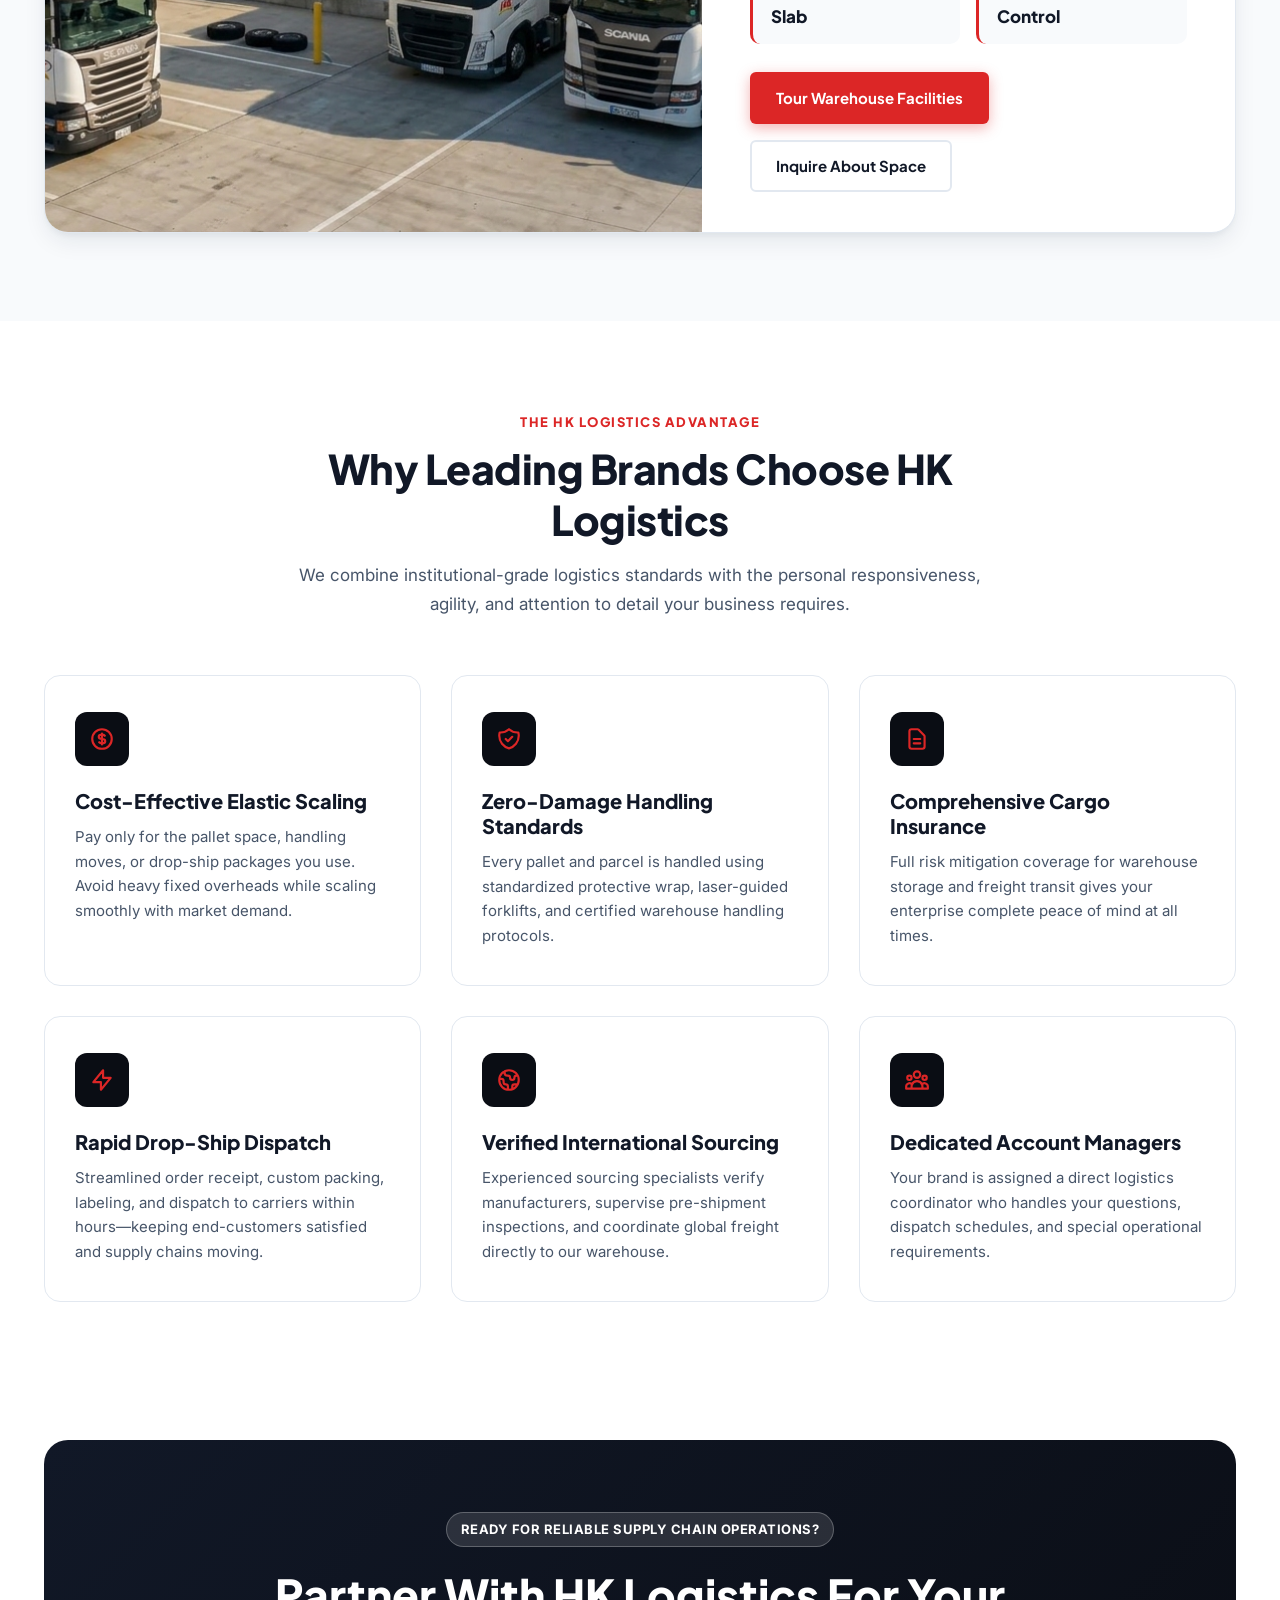
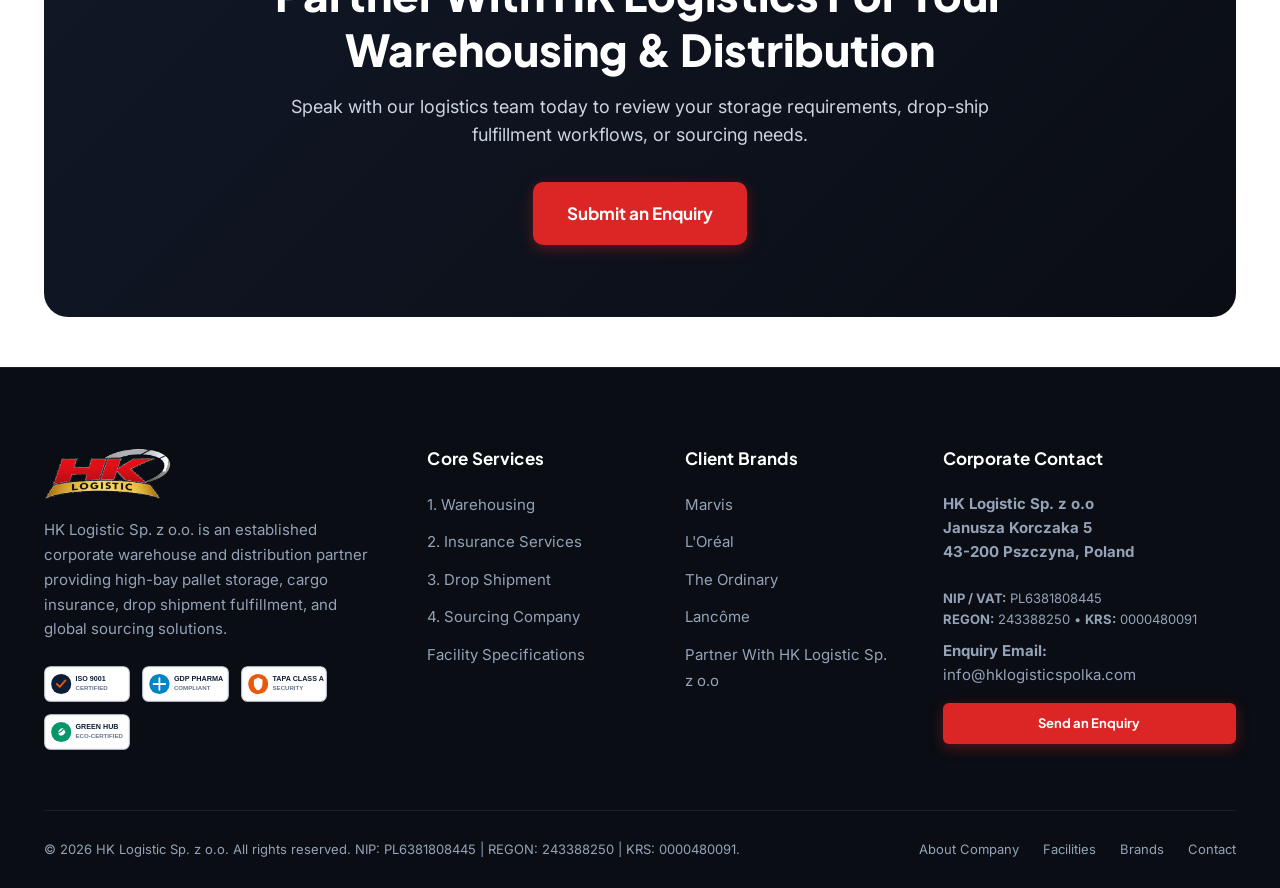
==== commit a6d51043: "Update HK Logistic branding and website content" ====
--- a/index.html
+++ b/index.html
@@ -3,8 +3,8 @@
 <head>
   <meta charset="UTF-8">
   <meta name="viewport" content="width=device-width, initial-scale=1.0">
-  <title>HK Logistics | Professional Corporate Warehouse &amp; Distribution</title>
-  <meta name="description" content="HK Logistics is a premier corporate warehouse and distribution company providing Grade-A warehousing, comprehensive insurance services, drop shipment fulfillment, and sourcing solutions.">
+  <title>HK Logistic Sp. z o.o | Professional Corporate Warehouse &amp; Distribution</title>
+  <meta name="description" content="HK Logistic Sp. z o.o is a premier corporate warehouse and distribution company providing Grade-A warehousing, comprehensive insurance services, drop shipment fulfillment, and sourcing solutions.">
   <link rel="stylesheet" href="css/style.css">
   <link rel="icon" type="image/png" href="assets/logos/hk-logo.png">
 </head>
@@ -20,13 +20,9 @@
         <span class="top-bar-badge" style="color:#38BDF8;"><span class="badge-dot" style="background-color:#38BDF8;"></span> 24/7 Operations Desk</span>
       </div>
       <div class="top-bar-contact">
-        <a href="tel:+18005554564" data-bind-phone>
-          <svg width="14" height="14" fill="none" stroke="currentColor" viewBox="0 0 24 24"><path stroke-linecap="round" stroke-linejoin="round" stroke-width="2" d="M3 5a2 2 0 012-2h3.28a1 1 0 01.948.684l1.498 4.493a1 1 0 01-.502 1.21l-2.257 1.13a11.042 11.042 0 005.516 5.516l1.13-2.257a1 1 0 011.21-.502l4.493 1.498a1 1 0 01.684.949V19a2 2 0 01-2 2h-1C9.716 21 3 14.284 3 6V5z"></path></svg>
-          +1 (800) 555-HKLOG
-        </a>
-        <a href="mailto:info@htlogistics-spolka.com" data-bind-email>
+        <a href="mailto:info@hklogisticspolka.com" data-bind-email>
           <svg width="14" height="14" fill="none" stroke="currentColor" viewBox="0 0 24 24"><path stroke-linecap="round" stroke-linejoin="round" stroke-width="2" d="M3 8l7.89 5.26a2 2 0 002.22 0L21 8M5 19h14a2 2 0 002-2V7a2 2 0 00-2-2H5a2 2 0 00-2 2v10a2 2 0 002 2z"></path></svg>
-          info@htlogistics-spolka.com
+          info@hklogisticspolka.com
         </a>
       </div>
     </div>
@@ -88,8 +84,8 @@
     <div style="margin-top:auto; padding-top:20px; border-top:1px solid var(--border-light);">
       <a href="contact.html" class="btn btn-primary" style="width:100%;">Enquire Now</a>
       <p style="margin-top:16px; font-size:0.8125rem; color:var(--text-muted);">
-        <strong>Direct Logistics Desk:</strong><br>
-        <span data-bind-phone>+1 (800) 555-HKLOG</span>
+        <strong>Enquiry Email:</strong><br>
+        <a href="mailto:info@hklogisticspolka.com" data-bind-email style="color:var(--accent);">info@hklogisticspolka.com</a>
       </p>
     </div>
   </div>
@@ -104,10 +100,10 @@
           Trusted Corporate Logistics &amp; Distribution Partner
         </div>
         <h1 class="hero-title">
-          Powering Modern Supply Chains With <span>HK Logistics</span>
+          Powering Modern Supply Chains With <span>HK Logistic Sp. z o.o</span>
         </h1>
         <p class="hero-subtitle">
-          HK Logistics delivers reliable Grade-A warehousing, comprehensive cargo insurance, efficient drop shipment fulfillment, and global sourcing coordination engineered for high-growth brands.
+          HK Logistic Sp. z o.o delivers reliable Grade-A warehousing, comprehensive cargo insurance, efficient drop shipment fulfillment, and global sourcing coordination engineered for high-growth brands.
         </p>
         <div class="hero-cta-group">
           <a href="services.html" class="btn btn-primary btn-lg">Explore Services</a>
@@ -546,7 +542,6 @@
         </p>
         <div class="cta-banner-buttons">
           <a href="contact.html" class="btn btn-primary btn-lg">Submit an Enquiry</a>
-          <a href="tel:+18005554564" class="btn btn-outline-white btn-lg" data-bind-phone>Call Logistics Desk</a>
         </div>
       </div>
     </div>
@@ -587,7 +582,7 @@
             <li><a href="brands.html#loreal">L'Oréal</a></li>
             <li><a href="brands.html#the-ordinary">The Ordinary</a></li>
             <li><a href="brands.html#lancome">Lancôme</a></li>
-            <li><a href="brands.html">Partner With HK Logistics</a></li>
+            <li><a href="brands.html">Partner With HK Logistic Sp. z o.o</a></li>
           </ul>
         </div>
 
@@ -595,7 +590,7 @@
           <h4 class="footer-col-title">Corporate Contact</h4>
           <p>
             <strong data-bind-address>
-              HK Logistic Sp. z o.o.<br>
+              HK Logistic Sp. z o.o<br>
               Janusza Korczaka 5<br>
               43-200 Pszczyna, Poland
             </strong>
@@ -604,7 +599,7 @@
               <strong>NIP / VAT:</strong> PL6381808445<br>
               <strong>REGON:</strong> 243388250 &bull; <strong>KRS:</strong> 0000480091
             </span>
-            <strong>Enquiry Email:</strong> <span data-bind-email>info@htlogistics-spolka.com</span>
+            <strong>Enquiry Email:</strong> <span data-bind-email>info@hklogisticspolka.com</span>
           </p>
           <div style="margin-top: 16px;">
             <a href="contact.html" class="btn btn-primary btn-sm" style="width:100%; text-align:center;">Send an Enquiry</a>
--- a/css/style.css
+++ b/css/style.css
@@ -1,5 +1,5 @@
 /* ==========================================================================
-   HT LOGISTICS - Modern Corporate B2B Logistics Design System
+   HK Logistic Sp. z o.o - Modern Corporate B2B Logistics Design System
    Inspired by FM Logistic (fmlogistics.com)
    ========================================================================== */
 
@@ -935,7 +935,7 @@
 }
 
 /* ==========================================================================
-   Why Choose HT Logistics (Value Propositions)
+   Why Choose HK Logistic Sp. z o.o (Value Propositions)
    ========================================================================== */
 .why-grid {
   display: grid;
